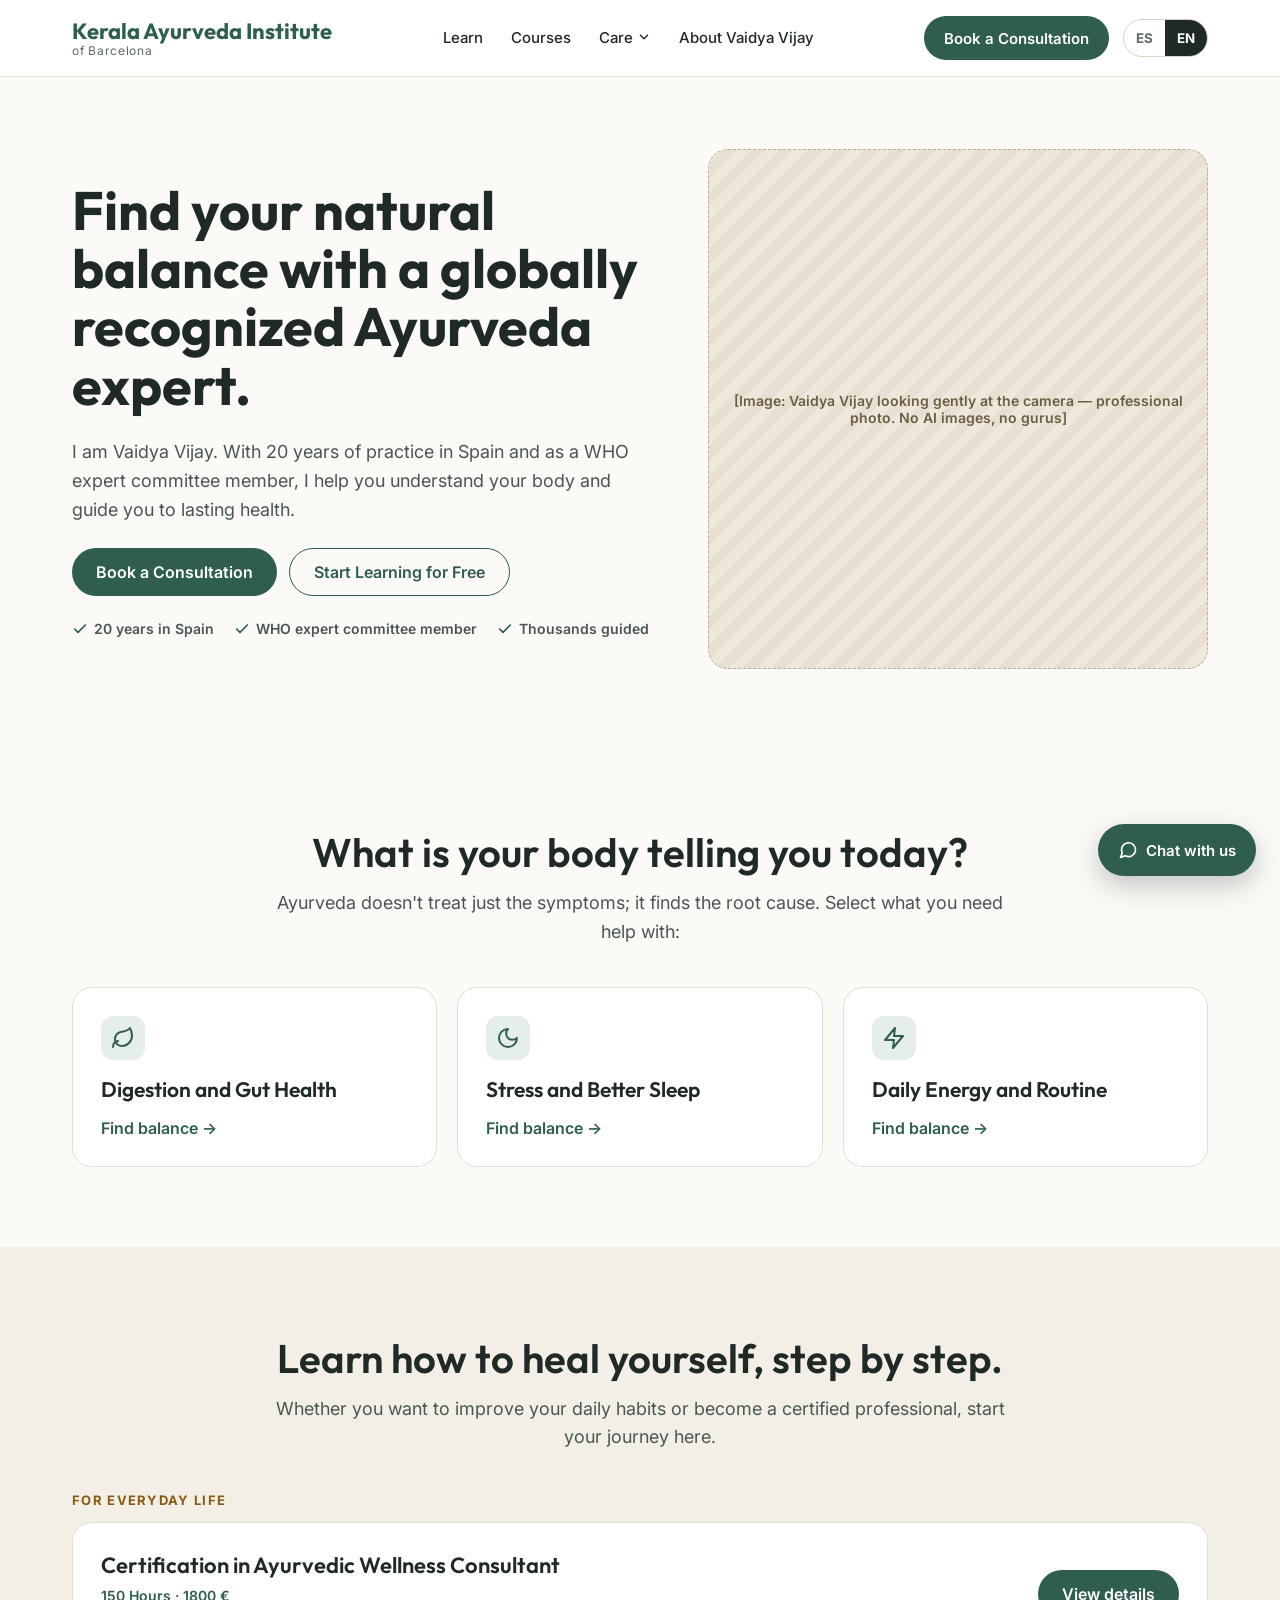
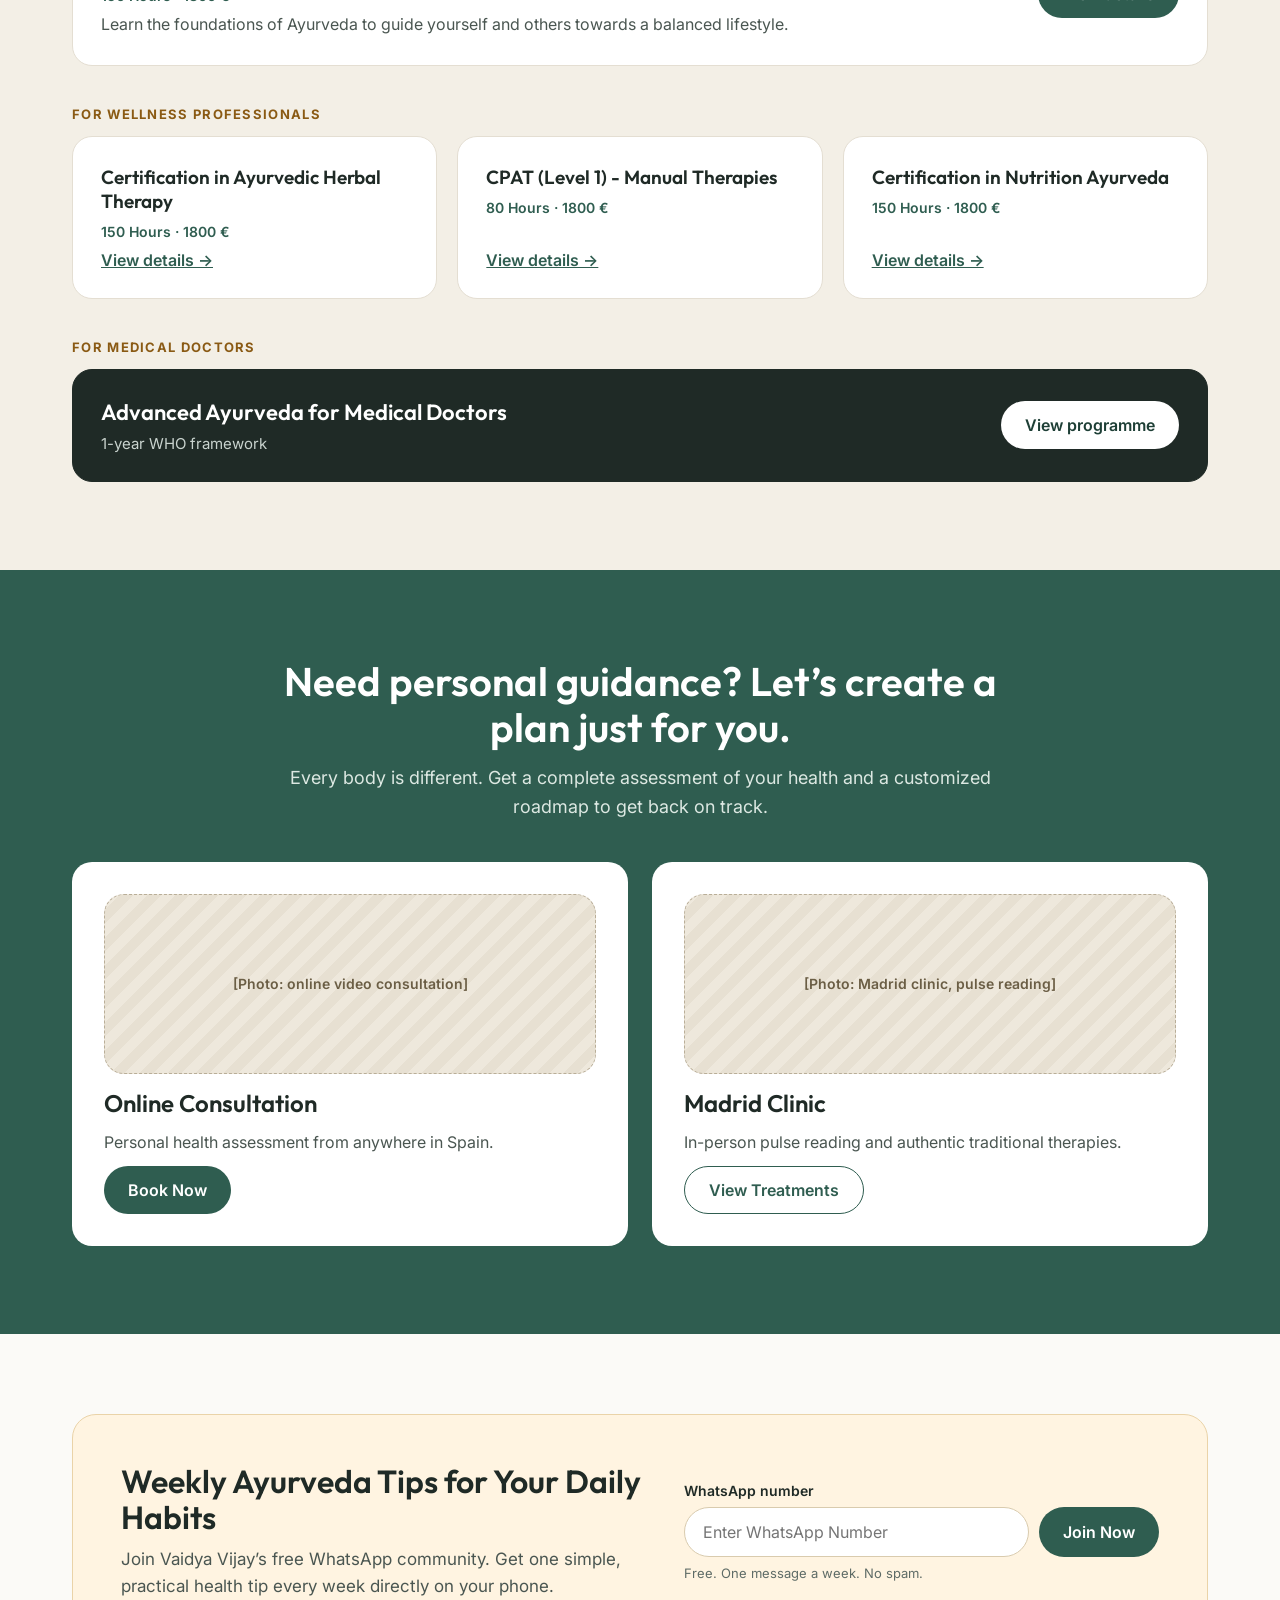
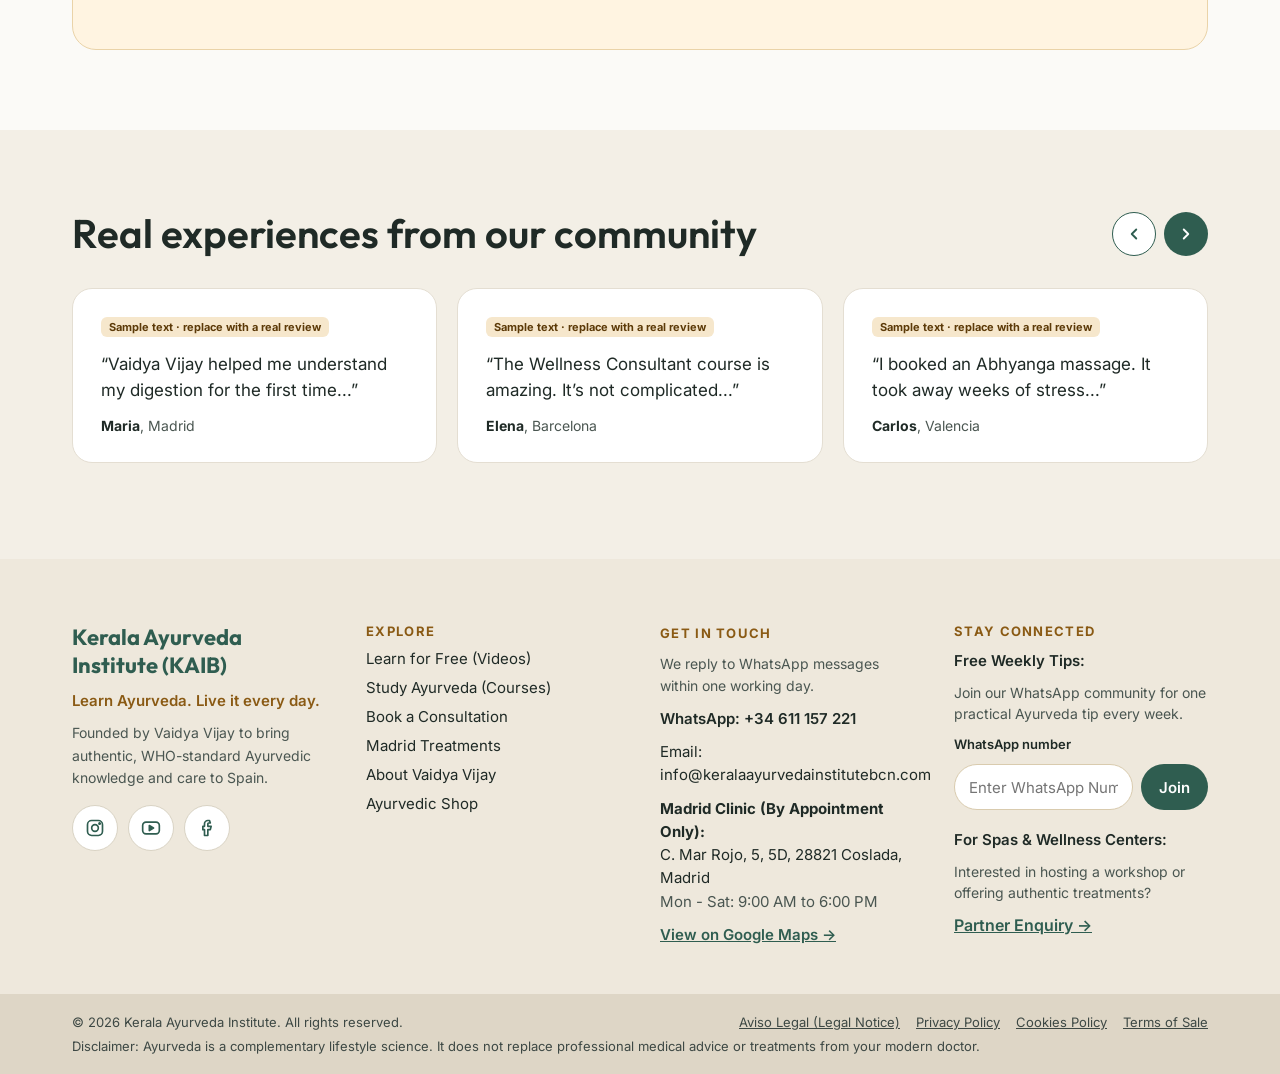
==== v2/index.html @ dd439e02 "Create index.html" ====
<!doctype html>
<html lang="en">
<head>
<meta charset="utf-8">
<meta name="viewport" content="width=device-width, initial-scale=1">
<title>Home — Kerala Ayurveda Institute</title>
<meta name="robots" content="noindex">
<link rel="preconnect" href="https://fonts.googleapis.com">
<link href="https://fonts.googleapis.com/css2?family=Inter:wght@400;500;600;700&family=Outfit:wght@500;600;700&display=swap" rel="stylesheet">
<style>
body{margin:0}
a{color:#2F5D50}a:hover{color:#1E3F36}
.wrap{max-width:1200px;margin:0 auto;padding:0 32px;box-sizing:border-box}
.h2{font-family:Outfit,Inter,sans-serif;font-size:40px;line-height:1.15;font-weight:600;margin:0;color:#1F2A26}
.sub{font-size:18px;line-height:1.6;color:#4A5651;margin:0}
.kicker{font-size:13px;font-weight:700;letter-spacing:.1em;text-transform:uppercase;color:#8A5A14;margin:0;display:flex;align-items:center;gap:8px}
.btn{display:inline-flex;align-items:center;justify-content:center;gap:8px;min-height:48px;padding:0 24px;border-radius:999px;font-weight:600;font-size:16px;text-decoration:none;box-sizing:border-box;border:0;cursor:pointer;font-family:inherit}
.btn-p{background:#2F5D50;color:#fff}.btn-p:hover{background:#1E3F36;color:#fff}
.btn-s{border:1.5px solid #2F5D50;color:#2F5D50;background:transparent}
.ph{background:repeating-linear-gradient(135deg,#EEE8DC 0 10px,#E7E0D2 10px 20px);border:1.5px dashed #B9AE98;border-radius:20px;display:flex;align-items:center;justify-content:center;text-align:center;color:#6B5E45;font-size:14px;font-weight:600;padding:20px;box-sizing:border-box}
.card{background:#fff;border:1px solid #E4DED2;border-radius:20px;padding:28px;box-sizing:border-box}
.meta{font-size:14px;font-weight:600;color:#2F5D50;margin:0}
.ic{width:44px;height:44px;border-radius:12px;background:#E6EEEA;display:flex;align-items:center;justify-content:center;color:#2F5D50}
.placeholder-tag{display:inline-block;font-size:11px;font-weight:700;color:#5C3A08;background:#F6E7CC;border-radius:6px;padding:3px 8px}
@media (max-width:760px){.h2{font-size:30px}}
html{scroll-behavior:smooth}
[hidden]{display:none!important}
@media (max-width:760px){
[style*="grid-template-columns:repeat"]{grid-template-columns:1fr!important}
h1{font-size:38px!important}
nav[aria-label="Main"]{order:3;width:100%}
}
</style>
</head>
<body data-active="home">
<div style="background:#FBFAF7;color:#1F2A26;font-family:Inter,system-ui,sans-serif;min-height:100vh">
<div id="site-header"></div>
<section style="padding:72px 0 80px">
<div class="wrap" style="display:flex;flex-wrap:wrap-reverse;gap:56px;align-items:center">
<div style="flex:1 1 520px;display:flex;flex-direction:column;gap:24px">
<h1 style="font-family:Outfit,Inter,sans-serif;font-size:54px;line-height:1.08;font-weight:700;margin:0">Find your natural balance with a globally recognized Ayurveda expert.</h1>
<p class="sub">I am Vaidya Vijay. With 20 years of practice in Spain and as a WHO expert committee member, I help you understand your body and guide you to lasting health.</p>
<div style="display:flex;flex-wrap:wrap;gap:12px">
<a class="btn btn-p" href="consultation.html">Book a Consultation</a>
<a class="btn btn-s" href="learn.html">Start Learning for Free</a>
</div>
<div style="display:flex;flex-wrap:wrap;gap:8px 20px;font-size:14px;font-weight:600;color:#4A5651">
<span style="display:flex;align-items:center;gap:6px"><svg aria-hidden="true" width="16" height="16" viewBox="0 0 24 24" fill="none" stroke="#2F5D50" stroke-width="2.5" stroke-linecap="round" stroke-linejoin="round"><path d="M20 6 9 17l-5-5"/></svg>20 years in Spain</span>
<span style="display:flex;align-items:center;gap:6px"><svg aria-hidden="true" width="16" height="16" viewBox="0 0 24 24" fill="none" stroke="#2F5D50" stroke-width="2.5" stroke-linecap="round" stroke-linejoin="round"><path d="M20 6 9 17l-5-5"/></svg>WHO expert committee member</span>
<span style="display:flex;align-items:center;gap:6px"><svg aria-hidden="true" width="16" height="16" viewBox="0 0 24 24" fill="none" stroke="#2F5D50" stroke-width="2.5" stroke-linecap="round" stroke-linejoin="round"><path d="M20 6 9 17l-5-5"/></svg>Thousands guided</span>
</div>
</div>
<div class="ph" style="flex:1 1 440px;height:520px">[Image: Vaidya Vijay looking gently at the camera — professional photo. No AI images, no gurus]</div>
</div>
</section>
<section style="padding:80px 0">
<div class="wrap" style="display:flex;flex-direction:column;gap:40px;align-items:center;text-align:center">
<div style="display:flex;flex-direction:column;gap:14px;max-width:760px">
<h2 class="h2">What is your body telling you today?</h2>
<p class="sub">Ayurveda doesn't treat just the symptoms; it finds the root cause. Select what you need help with:</p>
</div>
<div style="display:grid;grid-template-columns:repeat(3,minmax(0,1fr));gap:20px;width:100%;text-align:left">
<a href="learn.html" class="card" style="display:flex;flex-direction:column;gap:16px;text-decoration:none;color:#1F2A26">
<div class="ic"><svg aria-hidden="true" width="24" height="24" viewBox="0 0 24 24" fill="none" stroke="currentColor" stroke-width="2" stroke-linecap="round" stroke-linejoin="round"><path d="M11 20A7 7 0 0 1 9.8 6.1C15.5 5 17 4.5 19 2c1 2 2 4.2 2 8 0 5.5-4.8 10-10 10Z"/><path d="M2 21c0-3 1.9-5.4 5.1-6"/></svg></div>
<h3 style="margin:0;font-size:21px;font-family:Outfit,Inter,sans-serif;font-weight:600">Digestion and Gut Health</h3>
<span style="font-weight:600;color:#2F5D50">Find balance →</span>
</a>
<a href="learn.html" class="card" style="display:flex;flex-direction:column;gap:16px;text-decoration:none;color:#1F2A26">
<div class="ic"><svg aria-hidden="true" width="24" height="24" viewBox="0 0 24 24" fill="none" stroke="currentColor" stroke-width="2" stroke-linecap="round" stroke-linejoin="round"><path d="M12 3a6 6 0 0 0 9 9 9 9 0 1 1-9-9Z"/></svg></div>
<h3 style="margin:0;font-size:21px;font-family:Outfit,Inter,sans-serif;font-weight:600">Stress and Better Sleep</h3>
<span style="font-weight:600;color:#2F5D50">Find balance →</span>
</a>
<a href="learn.html" class="card" style="display:flex;flex-direction:column;gap:16px;text-decoration:none;color:#1F2A26">
<div class="ic"><svg aria-hidden="true" width="24" height="24" viewBox="0 0 24 24" fill="none" stroke="currentColor" stroke-width="2" stroke-linecap="round" stroke-linejoin="round"><path d="M13 2 3 14h9l-1 8 10-12h-9l1-8z"/></svg></div>
<h3 style="margin:0;font-size:21px;font-family:Outfit,Inter,sans-serif;font-weight:600">Daily Energy and Routine</h3>
<span style="font-weight:600;color:#2F5D50">Find balance →</span>
</a>
</div>
</div>
</section>
<section style="padding:88px 0;background:#F3EFE6">
<div class="wrap" style="display:flex;flex-direction:column;gap:40px">
<div style="display:flex;flex-direction:column;gap:14px;max-width:760px;margin:0 auto;text-align:center">
<h2 class="h2">Learn how to heal yourself, step by step.</h2>
<p class="sub">Whether you want to improve your daily habits or become a certified professional, start your journey here.</p>
</div>
<div style="display:flex;flex-direction:column;gap:14px">
<p class="kicker">For Everyday Life</p>
<div class="card" style="display:flex;flex-wrap:wrap;gap:16px 32px;align-items:center;justify-content:space-between">
<div style="flex:1 1 520px;display:flex;flex-direction:column;gap:8px">
<h3 style="margin:0;font-size:22px;font-family:Outfit,Inter,sans-serif;font-weight:600">Certification in Ayurvedic Wellness Consultant</h3>
<p class="meta">150 Hours · 1800 €</p>
<p style="margin:0;font-size:16px;line-height:1.55;color:#4A5651">Learn the foundations of Ayurveda to guide yourself and others towards a balanced lifestyle.</p>
</div>
<a class="btn btn-p" href="courses.html">View details</a>
</div>
</div>
<div style="display:flex;flex-direction:column;gap:14px">
<p class="kicker">For Wellness Professionals</p>
<div style="display:grid;grid-template-columns:repeat(3,minmax(0,1fr));gap:20px">
<div class="card" style="display:flex;flex-direction:column;gap:10px"><h3 style="margin:0;font-size:19px;font-family:Outfit,Inter,sans-serif;font-weight:600">Certification in Ayurvedic Herbal Therapy</h3><p class="meta">150 Hours · 1800 €</p><a href="courses.html" style="font-weight:600;margin-top:auto">View details →</a></div>
<div class="card" style="display:flex;flex-direction:column;gap:10px"><h3 style="margin:0;font-size:19px;font-family:Outfit,Inter,sans-serif;font-weight:600">CPAT (Level 1) - Manual Therapies</h3><p class="meta">80 Hours · 1800 €</p><a href="courses.html" style="font-weight:600;margin-top:auto">View details →</a></div>
<div class="card" style="display:flex;flex-direction:column;gap:10px"><h3 style="margin:0;font-size:19px;font-family:Outfit,Inter,sans-serif;font-weight:600">Certification in Nutrition Ayurveda</h3><p class="meta">150 Hours · 1800 €</p><a href="courses.html" style="font-weight:600;margin-top:auto">View details →</a></div>
</div>
</div>
<div style="display:flex;flex-direction:column;gap:14px">
<p class="kicker">For Medical Doctors</p>
<div class="card" style="display:flex;flex-wrap:wrap;gap:16px 32px;align-items:center;justify-content:space-between;background:#1F2A26;border-color:#1F2A26;color:#fff">
<div style="flex:1 1 520px;display:flex;flex-direction:column;gap:8px">
<h3 style="margin:0;font-size:22px;font-family:Outfit,Inter,sans-serif;font-weight:600;color:#fff">Advanced Ayurveda for Medical Doctors</h3>
<p style="margin:0;font-size:15px;color:#C9D3CE">1-year WHO framework</p>
</div>
<a class="btn" href="courses.html" style="background:#fff;color:#1E3F36">View programme</a>
</div>
</div>
</div>
</section>
<section style="padding:88px 0;background:#2F5D50;color:#fff">
<div class="wrap" style="display:flex;flex-direction:column;gap:40px">
<div style="display:flex;flex-direction:column;gap:14px;max-width:760px;margin:0 auto;text-align:center">
<h2 style="font-family:Outfit,Inter,sans-serif;font-size:40px;line-height:1.15;font-weight:600;margin:0;color:#fff">Need personal guidance? Let’s create a plan just for you.</h2>
<p style="margin:0;font-size:18px;line-height:1.6;color:#DCE8E2">Every body is different. Get a complete assessment of your health and a customized roadmap to get back on track.</p>
</div>
<div style="display:grid;grid-template-columns:repeat(2,minmax(0,1fr));gap:24px">
<div style="background:#fff;color:#1F2A26;border-radius:20px;padding:32px;display:flex;flex-direction:column;gap:14px">
<div class="ph" style="height:180px">[Photo: online video consultation]</div>
<h3 style="margin:0;font-size:24px;font-family:Outfit,Inter,sans-serif;font-weight:600">Online Consultation</h3>
<p style="margin:0;font-size:16px;color:#4A5651">Personal health assessment from anywhere in Spain.</p>
<a class="btn btn-p" href="consultation.html" style="align-self:flex-start">Book Now</a>
</div>
<div style="background:#fff;color:#1F2A26;border-radius:20px;padding:32px;display:flex;flex-direction:column;gap:14px">
<div class="ph" style="height:180px">[Photo: Madrid clinic, pulse reading]</div>
<h3 style="margin:0;font-size:24px;font-family:Outfit,Inter,sans-serif;font-weight:600">Madrid Clinic</h3>
<p style="margin:0;font-size:16px;color:#4A5651">In-person pulse reading and authentic traditional therapies.</p>
<a class="btn btn-s" href="treatments.html" style="align-self:flex-start">View Treatments</a>
</div>
</div>
</div>
</section>
<section style="padding:80px 0">
<div class="wrap">
<div style="background:#FFF4E1;border:1px solid #EAD3A8;border-radius:24px;padding:48px;display:flex;flex-wrap:wrap;align-items:center;justify-content:space-between;gap:28px">
<div style="flex:1 1 440px;display:flex;flex-direction:column;gap:10px">
<h2 class="h2" style="font-size:32px">Weekly Ayurveda Tips for Your Daily Habits</h2>
<p class="sub" style="font-size:17px">Join Vaidya Vijay’s free WhatsApp community. Get one simple, practical health tip every week directly on your phone.</p>
</div>
<form style="flex:1 1 380px;display:flex;flex-direction:column;gap:8px">
<label for="wa-home" style="font-size:14px;font-weight:600">WhatsApp number</label>
<div style="display:flex;flex-wrap:wrap;gap:10px">
<input id="wa-home" type="tel" placeholder="Enter WhatsApp Number" style="flex:1 1 220px;min-height:48px;border:1.5px solid #D9CBAE;border-radius:999px;padding:0 18px;font-size:16px;font-family:inherit;background:#fff">
<button class="btn btn-p" type="submit">Join Now</button>
</div>
<span style="font-size:13px;color:#5E6B66">Free. One message a week. No spam.</span>
</form>
</div>
</div>
</section>
<section style="padding:80px 0 96px;background:#F3EFE6">
<div class="wrap" style="display:flex;flex-direction:column;gap:32px">
<div style="display:flex;flex-wrap:wrap;align-items:flex-end;justify-content:space-between;gap:16px">
<h2 class="h2">Real experiences from our community</h2>
<div style="display:flex;gap:8px">
<button type="button" aria-label="Previous review" style="width:44px;height:44px;border-radius:999px;border:1.5px solid #2F5D50;background:#fff;color:#2F5D50;cursor:pointer;display:flex;align-items:center;justify-content:center"><svg aria-hidden="true" width="18" height="18" viewBox="0 0 24 24" fill="none" stroke="currentColor" stroke-width="2.5" stroke-linecap="round" stroke-linejoin="round"><path d="m15 18-6-6 6-6"/></svg></button>
<button type="button" aria-label="Next review" style="width:44px;height:44px;border-radius:999px;border:0;background:#2F5D50;color:#fff;cursor:pointer;display:flex;align-items:center;justify-content:center"><svg aria-hidden="true" width="18" height="18" viewBox="0 0 24 24" fill="none" stroke="currentColor" stroke-width="2.5" stroke-linecap="round" stroke-linejoin="round"><path d="m9 18 6-6-6-6"/></svg></button>
</div>
</div>
<div style="display:grid;grid-template-columns:repeat(3,minmax(0,1fr));gap:20px">
<div class="card" style="display:flex;flex-direction:column;gap:14px"><span class="placeholder-tag" style="align-self:flex-start">Sample text · replace with a real review</span><p style="margin:0;font-size:17px;line-height:1.55">“Vaidya Vijay helped me understand my digestion for the first time...”</p><span style="font-size:14px;color:#4A5651"><strong style="color:#1F2A26">Maria</strong>, Madrid</span></div>
<div class="card" style="display:flex;flex-direction:column;gap:14px"><span class="placeholder-tag" style="align-self:flex-start">Sample text · replace with a real review</span><p style="margin:0;font-size:17px;line-height:1.55">“The Wellness Consultant course is amazing. It’s not complicated...”</p><span style="font-size:14px;color:#4A5651"><strong style="color:#1F2A26">Elena</strong>, Barcelona</span></div>
<div class="card" style="display:flex;flex-direction:column;gap:14px"><span class="placeholder-tag" style="align-self:flex-start">Sample text · replace with a real review</span><p style="margin:0;font-size:17px;line-height:1.55">“I booked an Abhyanga massage. It took away weeks of stress...”</p><span style="font-size:14px;color:#4A5651"><strong style="color:#1F2A26">Carlos</strong>, Valencia</span></div>
</div>
</div>
</section>
<div id="site-footer"></div>
</div>
<script src="layout.js"></script>
</body>
</html>
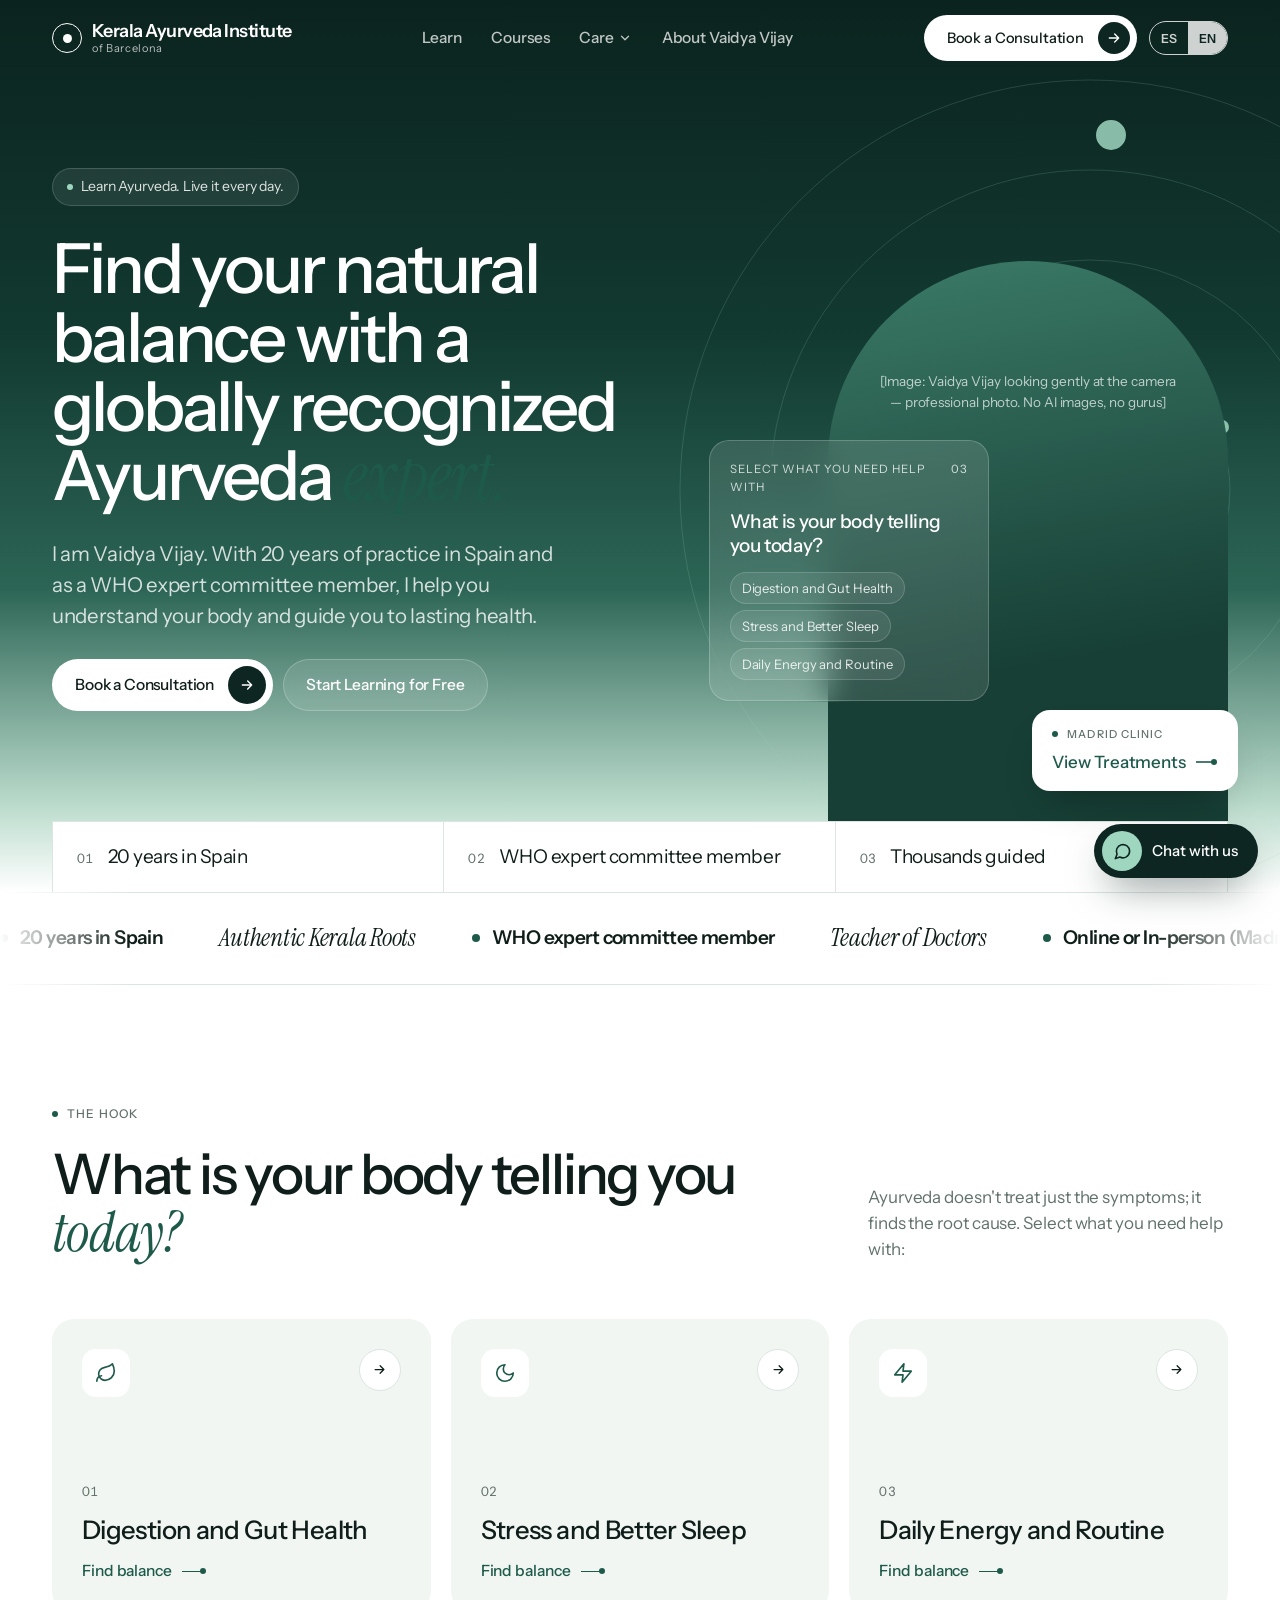
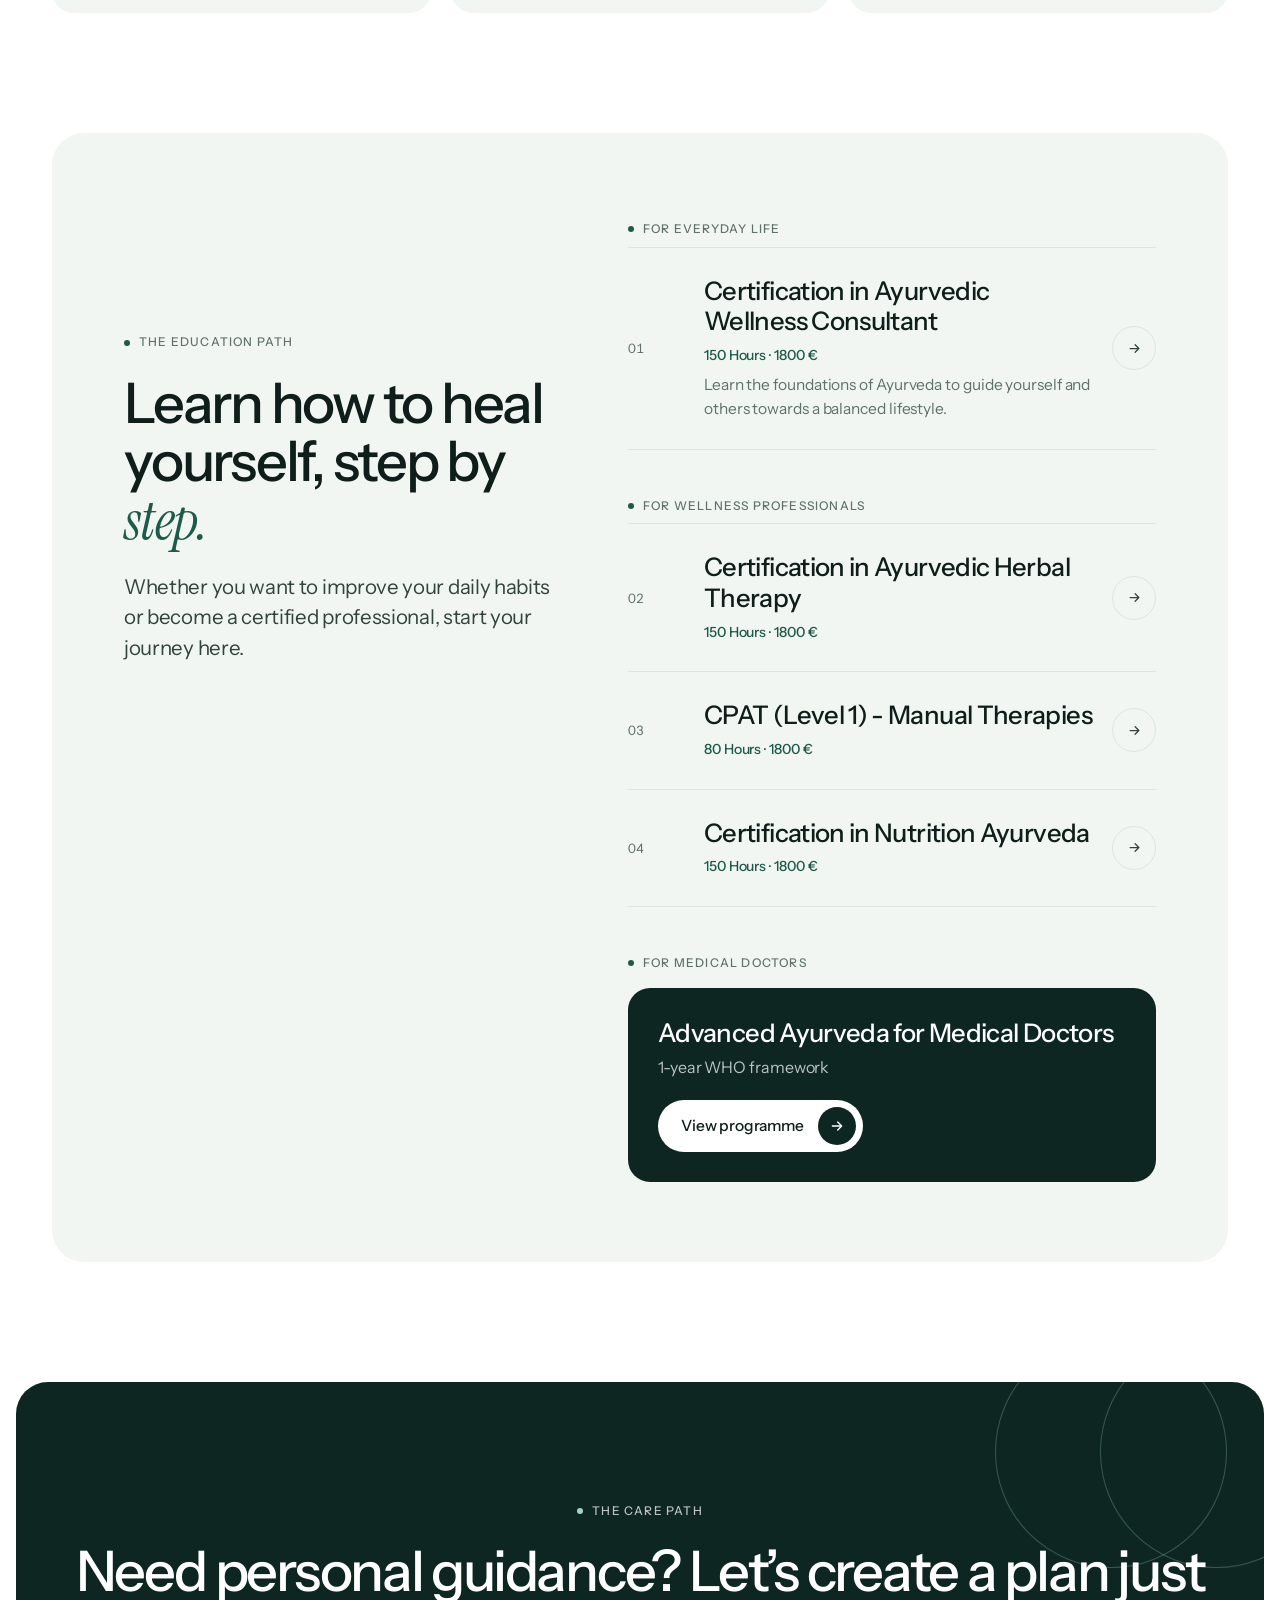
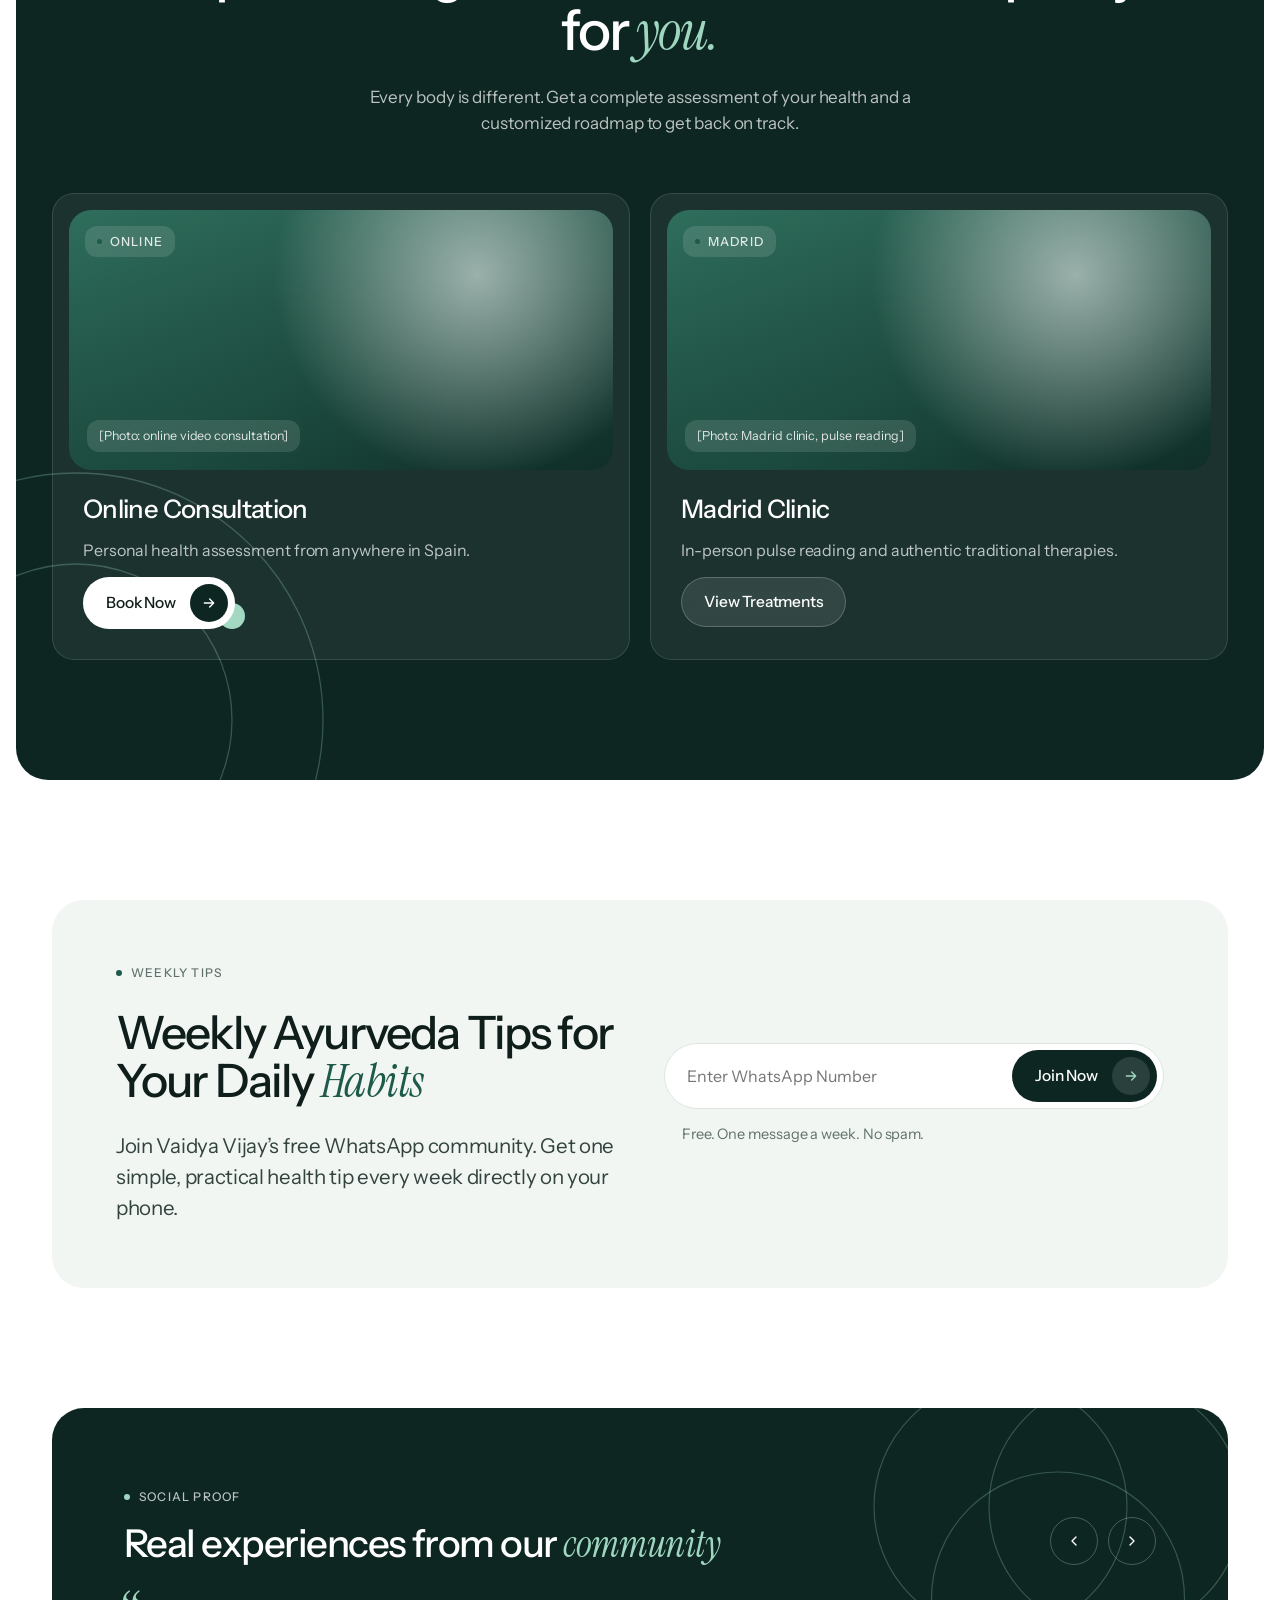
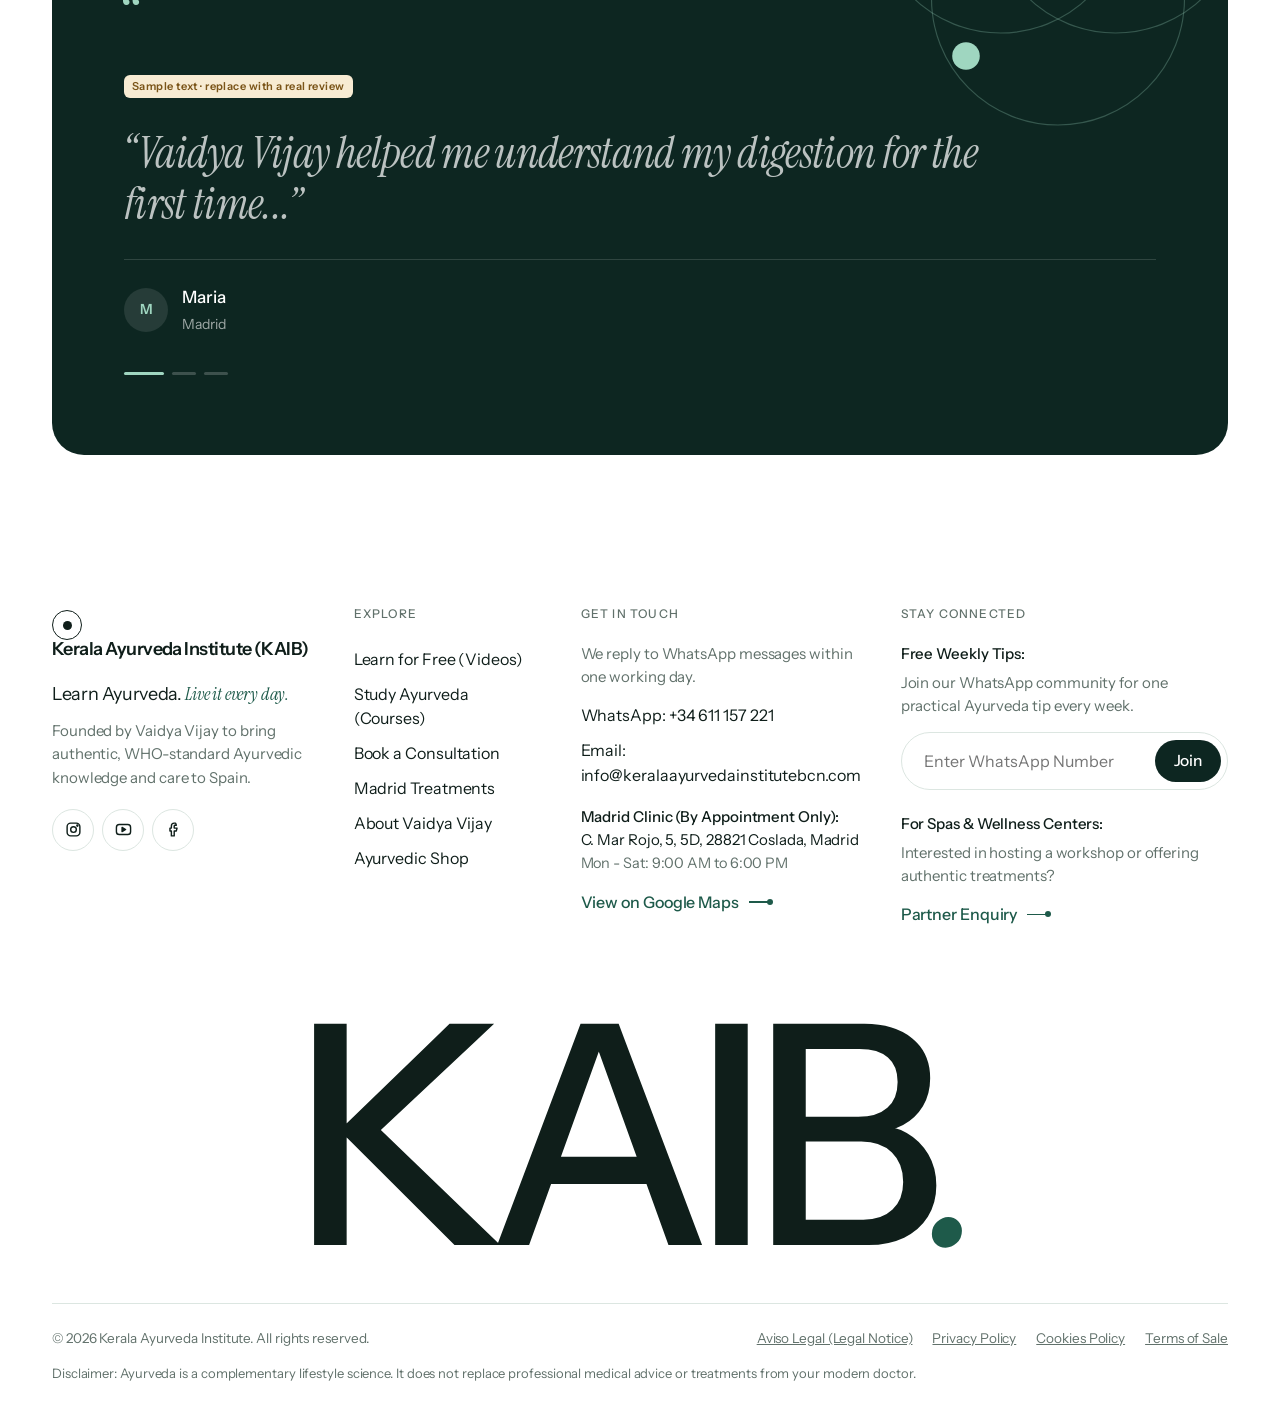
==== commit 9344f7b4: "Update index.html" ====
--- a/v2/index.html
+++ b/v2/index.html
@@ -3,176 +3,185 @@
 <head>
 <meta charset="utf-8">
 <meta name="viewport" content="width=device-width, initial-scale=1">
-<title>Home — Kerala Ayurveda Institute</title>
+<title>Kerala Ayurveda Institute — Vaidya Vijay</title>
 <meta name="robots" content="noindex">
 <link rel="preconnect" href="https://fonts.googleapis.com">
-<link href="https://fonts.googleapis.com/css2?family=Inter:wght@400;500;600;700&family=Outfit:wght@500;600;700&display=swap" rel="stylesheet">
-<style>
-body{margin:0}
-a{color:#2F5D50}a:hover{color:#1E3F36}
-.wrap{max-width:1200px;margin:0 auto;padding:0 32px;box-sizing:border-box}
-.h2{font-family:Outfit,Inter,sans-serif;font-size:40px;line-height:1.15;font-weight:600;margin:0;color:#1F2A26}
-.sub{font-size:18px;line-height:1.6;color:#4A5651;margin:0}
-.kicker{font-size:13px;font-weight:700;letter-spacing:.1em;text-transform:uppercase;color:#8A5A14;margin:0;display:flex;align-items:center;gap:8px}
-.btn{display:inline-flex;align-items:center;justify-content:center;gap:8px;min-height:48px;padding:0 24px;border-radius:999px;font-weight:600;font-size:16px;text-decoration:none;box-sizing:border-box;border:0;cursor:pointer;font-family:inherit}
-.btn-p{background:#2F5D50;color:#fff}.btn-p:hover{background:#1E3F36;color:#fff}
-.btn-s{border:1.5px solid #2F5D50;color:#2F5D50;background:transparent}
-.ph{background:repeating-linear-gradient(135deg,#EEE8DC 0 10px,#E7E0D2 10px 20px);border:1.5px dashed #B9AE98;border-radius:20px;display:flex;align-items:center;justify-content:center;text-align:center;color:#6B5E45;font-size:14px;font-weight:600;padding:20px;box-sizing:border-box}
-.card{background:#fff;border:1px solid #E4DED2;border-radius:20px;padding:28px;box-sizing:border-box}
-.meta{font-size:14px;font-weight:600;color:#2F5D50;margin:0}
-.ic{width:44px;height:44px;border-radius:12px;background:#E6EEEA;display:flex;align-items:center;justify-content:center;color:#2F5D50}
-.placeholder-tag{display:inline-block;font-size:11px;font-weight:700;color:#5C3A08;background:#F6E7CC;border-radius:6px;padding:3px 8px}
-@media (max-width:760px){.h2{font-size:30px}}
-html{scroll-behavior:smooth}
-[hidden]{display:none!important}
-@media (max-width:760px){
-[style*="grid-template-columns:repeat"]{grid-template-columns:1fr!important}
-h1{font-size:38px!important}
-nav[aria-label="Main"]{order:3;width:100%}
-}
-</style>
+<link rel="preconnect" href="https://fonts.gstatic.com" crossorigin>
+<link href="https://fonts.googleapis.com/css2?family=Instrument+Sans:wght@400;500;600&family=Instrument+Serif:ital@0;1&display=swap" rel="stylesheet">
+<link rel="stylesheet" href="site.css">
 </head>
-<body data-active="home">
-<div style="background:#FBFAF7;color:#1F2A26;font-family:Inter,system-ui,sans-serif;min-height:100vh">
+<body data-active="home" data-hero="dark">
 <div id="site-header"></div>
-<section style="padding:72px 0 80px">
-<div class="wrap" style="display:flex;flex-wrap:wrap-reverse;gap:56px;align-items:center">
-<div style="flex:1 1 520px;display:flex;flex-direction:column;gap:24px">
-<h1 style="font-family:Outfit,Inter,sans-serif;font-size:54px;line-height:1.08;font-weight:700;margin:0">Find your natural balance with a globally recognized Ayurveda expert.</h1>
-<p class="sub">I am Vaidya Vijay. With 20 years of practice in Spain and as a WHO expert committee member, I help you understand your body and guide you to lasting health.</p>
-<div style="display:flex;flex-wrap:wrap;gap:12px">
-<a class="btn btn-p" href="consultation.html">Book a Consultation</a>
-<a class="btn btn-s" href="learn.html">Start Learning for Free</a>
-</div>
-<div style="display:flex;flex-wrap:wrap;gap:8px 20px;font-size:14px;font-weight:600;color:#4A5651">
-<span style="display:flex;align-items:center;gap:6px"><svg aria-hidden="true" width="16" height="16" viewBox="0 0 24 24" fill="none" stroke="#2F5D50" stroke-width="2.5" stroke-linecap="round" stroke-linejoin="round"><path d="M20 6 9 17l-5-5"/></svg>20 years in Spain</span>
-<span style="display:flex;align-items:center;gap:6px"><svg aria-hidden="true" width="16" height="16" viewBox="0 0 24 24" fill="none" stroke="#2F5D50" stroke-width="2.5" stroke-linecap="round" stroke-linejoin="round"><path d="M20 6 9 17l-5-5"/></svg>WHO expert committee member</span>
-<span style="display:flex;align-items:center;gap:6px"><svg aria-hidden="true" width="16" height="16" viewBox="0 0 24 24" fill="none" stroke="#2F5D50" stroke-width="2.5" stroke-linecap="round" stroke-linejoin="round"><path d="M20 6 9 17l-5-5"/></svg>Thousands guided</span>
+<main>
+
+<section class="hero">
+<svg class="rings" viewBox="0 0 900 900" aria-hidden="true"><circle cx="450" cy="450" r="140"/><circle cx="450" cy="450" r="230"/><circle cx="450" cy="450" r="320"/><circle cx="450" cy="450" r="410"/></svg>
+<span class="orb" style="width:30px;height:30px;right:12%;top:120px" aria-hidden="true"></span>
+<span class="orb" style="width:14px;height:14px;right:4%;top:420px;animation-delay:-3s" aria-hidden="true"></span>
+<div class="wrap">
+<div class="hero-grid">
+<div class="hero-copy">
+<span class="chip glass" data-rv><span class="dot"></span>Learn Ayurveda. Live it every day.</span>
+<h1 class="h1">Find your natural balance with a globally recognized Ayurveda <span class="serif">expert.</span></h1>
+<p class="lead" data-rv>I am Vaidya Vijay. With 20 years of practice in Spain and as a WHO expert committee member, I help you understand your body and guide you to lasting health.</p>
+<div class="ctas" data-rv>
+<a class="btn btn-light" href="consultation.html">Book a Consultation<span class="ico"><svg viewBox="0 0 24 24" fill="none" stroke="currentColor" stroke-width="2" stroke-linecap="round" stroke-linejoin="round"><path d="M5 12h14M13 6l6 6-6 6"/></svg></span></a>
+<a class="btn btn-glass" href="learn.html">Start Learning for Free</a>
 </div>
 </div>
-<div class="ph" style="flex:1 1 440px;height:520px">[Image: Vaidya Vijay looking gently at the camera — professional photo. No AI images, no gurus]</div>
+<div class="hero-visual" data-rv>
+<div class="arch">[Image: Vaidya Vijay looking gently at the camera — professional photo. No AI images, no gurus]</div>
+<div class="glass-card">
+<div class="row"><span>Select what you need help with</span><span>03</span></div>
+<h4>What is your body telling you today?</h4>
+<div class="chips"><span class="chip glass">Digestion and Gut Health</span><span class="chip glass">Stress and Better Sleep</span><span class="chip glass">Daily Energy and Routine</span></div>
+</div>
+<a class="float-card" href="treatments.html"><span class="eyebrow">Madrid Clinic</span><b>View Treatments <svg width="22" height="10" viewBox="0 0 22 10" fill="none" stroke="currentColor" stroke-width="1.6"><path d="M0 5h17"/><circle cx="18" cy="5" r="3" fill="currentColor" stroke="none"/></svg></b></a>
+</div>
+</div>
+<div class="strip">
+<div><span class="num">01</span>20 years in Spain</div>
+<div><span class="num">02</span>WHO expert committee member</div>
+<div><span class="num">03</span>Thousands guided</div>
+</div>
 </div>
 </section>
-<section style="padding:80px 0">
-<div class="wrap" style="display:flex;flex-direction:column;gap:40px;align-items:center;text-align:center">
-<div style="display:flex;flex-direction:column;gap:14px;max-width:760px">
-<h2 class="h2">What is your body telling you today?</h2>
-<p class="sub">Ayurveda doesn't treat just the symptoms; it finds the root cause. Select what you need help with:</p>
+
+<div class="marquee" aria-hidden="true"><div class="track">
+<span><i></i>20 years in Spain</span><span class="it">Authentic Kerala Roots</span><span><i></i>WHO expert committee member</span><span class="it">Teacher of Doctors</span><span><i></i>Online or In-person (Madrid)</span><span class="it">Thousands guided</span>
+<span><i></i>20 years in Spain</span><span class="it">Authentic Kerala Roots</span><span><i></i>WHO expert committee member</span><span class="it">Teacher of Doctors</span><span><i></i>Online or In-person (Madrid)</span><span class="it">Thousands guided</span>
+</div></div>
+
+<section class="section">
+<div class="wrap">
+<div class="head">
+<div class="stack"><p class="eyebrow">The hook</p><h2 class="h2">What is your body telling you <span class="serif">today?</span></h2></div>
+<p data-rv>Ayurveda doesn't treat just the symptoms; it finds the root cause. Select what you need help with:</p>
 </div>
-<div style="display:grid;grid-template-columns:repeat(3,minmax(0,1fr));gap:20px;width:100%;text-align:left">
-<a href="learn.html" class="card" style="display:flex;flex-direction:column;gap:16px;text-decoration:none;color:#1F2A26">
-<div class="ic"><svg aria-hidden="true" width="24" height="24" viewBox="0 0 24 24" fill="none" stroke="currentColor" stroke-width="2" stroke-linecap="round" stroke-linejoin="round"><path d="M11 20A7 7 0 0 1 9.8 6.1C15.5 5 17 4.5 19 2c1 2 2 4.2 2 8 0 5.5-4.8 10-10 10Z"/><path d="M2 21c0-3 1.9-5.4 5.1-6"/></svg></div>
-<h3 style="margin:0;font-size:21px;font-family:Outfit,Inter,sans-serif;font-weight:600">Digestion and Gut Health</h3>
-<span style="font-weight:600;color:#2F5D50">Find balance →</span>
+<div class="grid-3">
+<a class="card" href="learn.html">
+<div class="top"><span class="ic"><svg viewBox="0 0 24 24" fill="none" stroke="currentColor" stroke-width="1.8" stroke-linecap="round" stroke-linejoin="round"><path d="M11 20A7 7 0 0 1 9.8 6.1C15.5 5 17 4.5 19 2c1 2 2 4.2 2 8 0 5.5-4.8 10-10 10Z"/><path d="M2 21c0-3 1.9-5.4 5.1-6"/></svg></span><span class="go"><svg viewBox="0 0 24 24" fill="none" stroke="currentColor" stroke-width="2" stroke-linecap="round" stroke-linejoin="round"><path d="M5 12h14M13 6l6 6-6 6"/></svg></span></div>
+<span class="num" style="margin-top:70px">01</span>
+<h3 class="h3">Digestion and Gut Health</h3>
+<span class="link">Find balance <span class="bar"></span></span>
 </a>
-<a href="learn.html" class="card" style="display:flex;flex-direction:column;gap:16px;text-decoration:none;color:#1F2A26">
-<div class="ic"><svg aria-hidden="true" width="24" height="24" viewBox="0 0 24 24" fill="none" stroke="currentColor" stroke-width="2" stroke-linecap="round" stroke-linejoin="round"><path d="M12 3a6 6 0 0 0 9 9 9 9 0 1 1-9-9Z"/></svg></div>
-<h3 style="margin:0;font-size:21px;font-family:Outfit,Inter,sans-serif;font-weight:600">Stress and Better Sleep</h3>
-<span style="font-weight:600;color:#2F5D50">Find balance →</span>
+<a class="card" href="learn.html">
+<div class="top"><span class="ic"><svg viewBox="0 0 24 24" fill="none" stroke="currentColor" stroke-width="1.8" stroke-linecap="round" stroke-linejoin="round"><path d="M12 3a6 6 0 0 0 9 9 9 9 0 1 1-9-9Z"/></svg></span><span class="go"><svg viewBox="0 0 24 24" fill="none" stroke="currentColor" stroke-width="2" stroke-linecap="round" stroke-linejoin="round"><path d="M5 12h14M13 6l6 6-6 6"/></svg></span></div>
+<span class="num" style="margin-top:70px">02</span>
+<h3 class="h3">Stress and Better Sleep</h3>
+<span class="link">Find balance <span class="bar"></span></span>
 </a>
-<a href="learn.html" class="card" style="display:flex;flex-direction:column;gap:16px;text-decoration:none;color:#1F2A26">
-<div class="ic"><svg aria-hidden="true" width="24" height="24" viewBox="0 0 24 24" fill="none" stroke="currentColor" stroke-width="2" stroke-linecap="round" stroke-linejoin="round"><path d="M13 2 3 14h9l-1 8 10-12h-9l1-8z"/></svg></div>
-<h3 style="margin:0;font-size:21px;font-family:Outfit,Inter,sans-serif;font-weight:600">Daily Energy and Routine</h3>
-<span style="font-weight:600;color:#2F5D50">Find balance →</span>
+<a class="card" href="learn.html">
+<div class="top"><span class="ic"><svg viewBox="0 0 24 24" fill="none" stroke="currentColor" stroke-width="1.8" stroke-linecap="round" stroke-linejoin="round"><path d="M13 2 3 14h9l-1 8 10-12h-9l1-8z"/></svg></span><span class="go"><svg viewBox="0 0 24 24" fill="none" stroke="currentColor" stroke-width="2" stroke-linecap="round" stroke-linejoin="round"><path d="M5 12h14M13 6l6 6-6 6"/></svg></span></div>
+<span class="num" style="margin-top:70px">03</span>
+<h3 class="h3">Daily Energy and Routine</h3>
+<span class="link">Find balance <span class="bar"></span></span>
 </a>
 </div>
 </div>
 </section>
-<section style="padding:88px 0;background:#F3EFE6">
-<div class="wrap" style="display:flex;flex-direction:column;gap:40px">
-<div style="display:flex;flex-direction:column;gap:14px;max-width:760px;margin:0 auto;text-align:center">
-<h2 class="h2">Learn how to heal yourself, step by step.</h2>
-<p class="sub">Whether you want to improve your daily habits or become a certified professional, start your journey here.</p>
+
+<section style="padding:0 0 120px">
+<div class="wrap">
+<div class="panel tint">
+<div class="panel-grid">
+<div class="sticky">
+<p class="eyebrow">The education path</p>
+<h2 class="h2">Learn how to heal yourself, step by <span class="serif">step.</span></h2>
+<p class="lead" data-rv>Whether you want to improve your daily habits or become a certified professional, start your journey here.</p>
 </div>
-<div style="display:flex;flex-direction:column;gap:14px">
-<p class="kicker">For Everyday Life</p>
-<div class="card" style="display:flex;flex-wrap:wrap;gap:16px 32px;align-items:center;justify-content:space-between">
-<div style="flex:1 1 520px;display:flex;flex-direction:column;gap:8px">
-<h3 style="margin:0;font-size:22px;font-family:Outfit,Inter,sans-serif;font-weight:600">Certification in Ayurvedic Wellness Consultant</h3>
-<p class="meta">150 Hours · 1800 €</p>
-<p style="margin:0;font-size:16px;line-height:1.55;color:#4A5651">Learn the foundations of Ayurveda to guide yourself and others towards a balanced lifestyle.</p>
+<div>
+<p class="eyebrow" data-rv style="margin-bottom:8px">For Everyday Life</p>
+<div class="rows" style="margin-bottom:40px">
+<a class="row-item" href="courses.html"><span class="num">01</span><div><h3 class="h3">Certification in Ayurvedic Wellness Consultant</h3><p class="meta">150 Hours · 1800 €</p><p>Learn the foundations of Ayurveda to guide yourself and others towards a balanced lifestyle.</p></div><span class="go" aria-label="View details"><svg viewBox="0 0 24 24" fill="none" stroke="currentColor" stroke-width="2" stroke-linecap="round" stroke-linejoin="round"><path d="M5 12h14M13 6l6 6-6 6"/></svg></span></a>
 </div>
-<a class="btn btn-p" href="courses.html">View details</a>
+<p class="eyebrow" data-rv style="margin-bottom:8px">For Wellness Professionals</p>
+<div class="rows" style="margin-bottom:40px">
+<a class="row-item" href="courses.html"><span class="num">02</span><div><h3 class="h3">Certification in Ayurvedic Herbal Therapy</h3><p class="meta">150 Hours · 1800 €</p></div><span class="go" aria-label="View details"><svg viewBox="0 0 24 24" fill="none" stroke="currentColor" stroke-width="2" stroke-linecap="round" stroke-linejoin="round"><path d="M5 12h14M13 6l6 6-6 6"/></svg></span></a>
+<a class="row-item" href="courses.html"><span class="num">03</span><div><h3 class="h3">CPAT (Level 1) - Manual Therapies</h3><p class="meta">80 Hours · 1800 €</p></div><span class="go" aria-label="View details"><svg viewBox="0 0 24 24" fill="none" stroke="currentColor" stroke-width="2" stroke-linecap="round" stroke-linejoin="round"><path d="M5 12h14M13 6l6 6-6 6"/></svg></span></a>
+<a class="row-item" href="courses.html"><span class="num">04</span><div><h3 class="h3">Certification in Nutrition Ayurveda</h3><p class="meta">150 Hours · 1800 €</p></div><span class="go" aria-label="View details"><svg viewBox="0 0 24 24" fill="none" stroke="currentColor" stroke-width="2" stroke-linecap="round" stroke-linejoin="round"><path d="M5 12h14M13 6l6 6-6 6"/></svg></span></a>
+</div>
+<p class="eyebrow" data-rv style="margin-bottom:16px">For Medical Doctors</p>
+<div class="card dark" style="background:var(--deep);flex-direction:row;flex-wrap:wrap;align-items:center;justify-content:space-between;gap:20px">
+<div><h3 class="h3">Advanced Ayurveda for Medical Doctors</h3><p style="margin-top:6px">1-year WHO framework</p></div>
+<a class="btn btn-light" href="courses.html">View programme<span class="ico"><svg viewBox="0 0 24 24" fill="none" stroke="currentColor" stroke-width="2" stroke-linecap="round" stroke-linejoin="round"><path d="M5 12h14M13 6l6 6-6 6"/></svg></span></a>
 </div>
 </div>
-<div style="display:flex;flex-direction:column;gap:14px">
-<p class="kicker">For Wellness Professionals</p>
-<div style="display:grid;grid-template-columns:repeat(3,minmax(0,1fr));gap:20px">
-<div class="card" style="display:flex;flex-direction:column;gap:10px"><h3 style="margin:0;font-size:19px;font-family:Outfit,Inter,sans-serif;font-weight:600">Certification in Ayurvedic Herbal Therapy</h3><p class="meta">150 Hours · 1800 €</p><a href="courses.html" style="font-weight:600;margin-top:auto">View details →</a></div>
-<div class="card" style="display:flex;flex-direction:column;gap:10px"><h3 style="margin:0;font-size:19px;font-family:Outfit,Inter,sans-serif;font-weight:600">CPAT (Level 1) - Manual Therapies</h3><p class="meta">80 Hours · 1800 €</p><a href="courses.html" style="font-weight:600;margin-top:auto">View details →</a></div>
-<div class="card" style="display:flex;flex-direction:column;gap:10px"><h3 style="margin:0;font-size:19px;font-family:Outfit,Inter,sans-serif;font-weight:600">Certification in Nutrition Ayurveda</h3><p class="meta">150 Hours · 1800 €</p><a href="courses.html" style="font-weight:600;margin-top:auto">View details →</a></div>
-</div>
-</div>
-<div style="display:flex;flex-direction:column;gap:14px">
-<p class="kicker">For Medical Doctors</p>
-<div class="card" style="display:flex;flex-wrap:wrap;gap:16px 32px;align-items:center;justify-content:space-between;background:#1F2A26;border-color:#1F2A26;color:#fff">
-<div style="flex:1 1 520px;display:flex;flex-direction:column;gap:8px">
-<h3 style="margin:0;font-size:22px;font-family:Outfit,Inter,sans-serif;font-weight:600;color:#fff">Advanced Ayurveda for Medical Doctors</h3>
-<p style="margin:0;font-size:15px;color:#C9D3CE">1-year WHO framework</p>
-</div>
-<a class="btn" href="courses.html" style="background:#fff;color:#1E3F36">View programme</a>
 </div>
 </div>
 </div>
 </section>
-<section style="padding:88px 0;background:#2F5D50;color:#fff">
-<div class="wrap" style="display:flex;flex-direction:column;gap:40px">
-<div style="display:flex;flex-direction:column;gap:14px;max-width:760px;margin:0 auto;text-align:center">
-<h2 style="font-family:Outfit,Inter,sans-serif;font-size:40px;line-height:1.15;font-weight:600;margin:0;color:#fff">Need personal guidance? Let’s create a plan just for you.</h2>
-<p style="margin:0;font-size:18px;line-height:1.6;color:#DCE8E2">Every body is different. Get a complete assessment of your health and a customized roadmap to get back on track.</p>
+
+<section class="dark-band dark section" style="position:relative;overflow:hidden">
+<svg class="deco" viewBox="0 0 400 400" style="width:520px;left:-200px;bottom:-200px" aria-hidden="true"><circle cx="200" cy="200" r="120"/><circle cx="200" cy="200" r="190"/><circle class="fill" cx="320" cy="120" r="10"/></svg>
+<svg class="deco" viewBox="0 0 400 400" style="width:420px;right:-120px;top:-140px" aria-hidden="true"><circle cx="140" cy="200" r="110"/><circle cx="240" cy="200" r="110"/></svg>
+<div class="wrap" style="position:relative">
+<div class="head center">
+<div class="stack"><p class="eyebrow">The care path</p><h2 class="h2">Need personal guidance? Let’s create a plan just for <span class="serif">you.</span></h2></div>
+<p data-rv>Every body is different. Get a complete assessment of your health and a customized roadmap to get back on track.</p>
 </div>
-<div style="display:grid;grid-template-columns:repeat(2,minmax(0,1fr));gap:24px">
-<div style="background:#fff;color:#1F2A26;border-radius:20px;padding:32px;display:flex;flex-direction:column;gap:14px">
-<div class="ph" style="height:180px">[Photo: online video consultation]</div>
-<h3 style="margin:0;font-size:24px;font-family:Outfit,Inter,sans-serif;font-weight:600">Online Consultation</h3>
-<p style="margin:0;font-size:16px;color:#4A5651">Personal health assessment from anywhere in Spain.</p>
-<a class="btn btn-p" href="consultation.html" style="align-self:flex-start">Book Now</a>
+<div class="grid-2">
+<div class="card hover" style="background:rgba(255,255,255,.06);border:1px solid rgba(255,255,255,.12);padding:16px 16px 30px">
+<div class="ph dark zoom" style="min-height:260px"><span class="tag">Online</span><span>[Photo: online video consultation]</span></div>
+<div style="padding:10px 14px 0;display:flex;flex-direction:column;gap:14px">
+<h3 class="h3">Online Consultation</h3>
+<p>Personal health assessment from anywhere in Spain.</p>
+<a class="btn btn-light" href="consultation.html" style="align-self:flex-start">Book Now<span class="ico"><svg viewBox="0 0 24 24" fill="none" stroke="currentColor" stroke-width="2" stroke-linecap="round" stroke-linejoin="round"><path d="M5 12h14M13 6l6 6-6 6"/></svg></span></a>
 </div>
-<div style="background:#fff;color:#1F2A26;border-radius:20px;padding:32px;display:flex;flex-direction:column;gap:14px">
-<div class="ph" style="height:180px">[Photo: Madrid clinic, pulse reading]</div>
-<h3 style="margin:0;font-size:24px;font-family:Outfit,Inter,sans-serif;font-weight:600">Madrid Clinic</h3>
-<p style="margin:0;font-size:16px;color:#4A5651">In-person pulse reading and authentic traditional therapies.</p>
-<a class="btn btn-s" href="treatments.html" style="align-self:flex-start">View Treatments</a>
+</div>
+<div class="card hover" style="background:rgba(255,255,255,.06);border:1px solid rgba(255,255,255,.12);padding:16px 16px 30px">
+<div class="ph dark zoom" style="min-height:260px"><span class="tag">Madrid</span><span>[Photo: Madrid clinic, pulse reading]</span></div>
+<div style="padding:10px 14px 0;display:flex;flex-direction:column;gap:14px">
+<h3 class="h3">Madrid Clinic</h3>
+<p>In-person pulse reading and authentic traditional therapies.</p>
+<a class="btn btn-glass" href="treatments.html" style="align-self:flex-start">View Treatments</a>
+</div>
 </div>
 </div>
 </div>
 </section>
-<section style="padding:80px 0">
+
+<section class="section">
 <div class="wrap">
-<div style="background:#FFF4E1;border:1px solid #EAD3A8;border-radius:24px;padding:48px;display:flex;flex-wrap:wrap;align-items:center;justify-content:space-between;gap:28px">
-<div style="flex:1 1 440px;display:flex;flex-direction:column;gap:10px">
-<h2 class="h2" style="font-size:32px">Weekly Ayurveda Tips for Your Daily Habits</h2>
-<p class="sub" style="font-size:17px">Join Vaidya Vijay’s free WhatsApp community. Get one simple, practical health tip every week directly on your phone.</p>
+<div class="panel tint" style="padding:64px">
+<div class="split" style="gap:48px">
+<div class="copy">
+<p class="eyebrow">Weekly tips</p>
+<h2 class="h2" style="font-size:clamp(32px,3.6vw,46px)">Weekly Ayurveda Tips for Your Daily <span class="serif">Habits</span></h2>
+<p class="lead" data-rv>Join Vaidya Vijay’s free WhatsApp community. Get one simple, practical health tip every week directly on your phone.</p>
 </div>
-<form style="flex:1 1 380px;display:flex;flex-direction:column;gap:8px">
-<label for="wa-home" style="font-size:14px;font-weight:600">WhatsApp number</label>
-<div style="display:flex;flex-wrap:wrap;gap:10px">
-<input id="wa-home" type="tel" placeholder="Enter WhatsApp Number" style="flex:1 1 220px;min-height:48px;border:1.5px solid #D9CBAE;border-radius:999px;padding:0 18px;font-size:16px;font-family:inherit;background:#fff">
-<button class="btn btn-p" type="submit">Join Now</button>
+<div data-rv>
+<form class="inline-form"><label class="sr" for="wa-home">WhatsApp number</label><input id="wa-home" type="tel" placeholder="Enter WhatsApp Number"><button class="btn btn-dark" type="submit">Join Now<span class="ico"><svg viewBox="0 0 24 24" fill="none" stroke="currentColor" stroke-width="2" stroke-linecap="round" stroke-linejoin="round"><path d="M5 12h14M13 6l6 6-6 6"/></svg></span></button></form>
+<p class="small" style="margin:14px 0 0 18px">Free. One message a week. No spam.</p>
 </div>
-<span style="font-size:13px;color:#5E6B66">Free. One message a week. No spam.</span>
-</form>
+</div>
 </div>
 </div>
 </section>
-<section style="padding:80px 0 96px;background:#F3EFE6">
-<div class="wrap" style="display:flex;flex-direction:column;gap:32px">
-<div style="display:flex;flex-wrap:wrap;align-items:flex-end;justify-content:space-between;gap:16px">
-<h2 class="h2">Real experiences from our community</h2>
-<div style="display:flex;gap:8px">
-<button type="button" aria-label="Previous review" style="width:44px;height:44px;border-radius:999px;border:1.5px solid #2F5D50;background:#fff;color:#2F5D50;cursor:pointer;display:flex;align-items:center;justify-content:center"><svg aria-hidden="true" width="18" height="18" viewBox="0 0 24 24" fill="none" stroke="currentColor" stroke-width="2.5" stroke-linecap="round" stroke-linejoin="round"><path d="m15 18-6-6 6-6"/></svg></button>
-<button type="button" aria-label="Next review" style="width:44px;height:44px;border-radius:999px;border:0;background:#2F5D50;color:#fff;cursor:pointer;display:flex;align-items:center;justify-content:center"><svg aria-hidden="true" width="18" height="18" viewBox="0 0 24 24" fill="none" stroke="currentColor" stroke-width="2.5" stroke-linecap="round" stroke-linejoin="round"><path d="m9 18 6-6-6-6"/></svg></button>
+
+<section style="padding:0 0 40px">
+<div class="wrap">
+<div class="panel dark" data-slider>
+<svg class="deco" viewBox="0 0 400 400" style="width:460px;right:-60px;top:-120px" aria-hidden="true"><circle cx="150" cy="190" r="110"/><circle cx="250" cy="190" r="110"/><circle cx="200" cy="270" r="110"/><circle class="fill" cx="120" cy="320" r="12"/></svg>
+<div style="position:relative;display:flex;flex-direction:column;gap:36px">
+<div style="display:flex;flex-wrap:wrap;justify-content:space-between;align-items:flex-end;gap:20px">
+<div style="display:flex;flex-direction:column;gap:18px"><p class="eyebrow">Social proof</p><h2 class="h2" style="font-size:clamp(28px,3vw,40px)">Real experiences from our <span class="serif">community</span></h2></div>
+<div class="ctrl"><button type="button" data-prev aria-label="Previous review"><svg viewBox="0 0 24 24" fill="none" stroke="currentColor" stroke-width="2" stroke-linecap="round" stroke-linejoin="round"><path d="m15 18-6-6 6-6"/></svg></button><button type="button" data-next aria-label="Next review"><svg viewBox="0 0 24 24" fill="none" stroke="currentColor" stroke-width="2" stroke-linecap="round" stroke-linejoin="round"><path d="m9 18 6-6-6-6"/></svg></button></div>
 </div>
+<span class="qmark" aria-hidden="true">“</span>
+<div class="slides">
+<div class="slide"><span class="note" style="align-self:flex-start">Sample text · replace with a real review</span><p class="quote">“Vaidya Vijay helped me understand my digestion for the first time...”</p><div class="person"><span class="av">M</span><div><b>Maria</b><span>Madrid</span></div></div></div>
+<div class="slide"><span class="note" style="align-self:flex-start">Sample text · replace with a real review</span><p class="quote">“The Wellness Consultant course is amazing. It’s not complicated...”</p><div class="person"><span class="av">E</span><div><b>Elena</b><span>Barcelona</span></div></div></div>
+<div class="slide"><span class="note" style="align-self:flex-start">Sample text · replace with a real review</span><p class="quote">“I booked an Abhyanga massage. It took away weeks of stress...”</p><div class="person"><span class="av">C</span><div><b>Carlos</b><span>Valencia</span></div></div></div>
 </div>
-<div style="display:grid;grid-template-columns:repeat(3,minmax(0,1fr));gap:20px">
-<div class="card" style="display:flex;flex-direction:column;gap:14px"><span class="placeholder-tag" style="align-self:flex-start">Sample text · replace with a real review</span><p style="margin:0;font-size:17px;line-height:1.55">“Vaidya Vijay helped me understand my digestion for the first time...”</p><span style="font-size:14px;color:#4A5651"><strong style="color:#1F2A26">Maria</strong>, Madrid</span></div>
-<div class="card" style="display:flex;flex-direction:column;gap:14px"><span class="placeholder-tag" style="align-self:flex-start">Sample text · replace with a real review</span><p style="margin:0;font-size:17px;line-height:1.55">“The Wellness Consultant course is amazing. It’s not complicated...”</p><span style="font-size:14px;color:#4A5651"><strong style="color:#1F2A26">Elena</strong>, Barcelona</span></div>
-<div class="card" style="display:flex;flex-direction:column;gap:14px"><span class="placeholder-tag" style="align-self:flex-start">Sample text · replace with a real review</span><p style="margin:0;font-size:17px;line-height:1.55">“I booked an Abhyanga massage. It took away weeks of stress...”</p><span style="font-size:14px;color:#4A5651"><strong style="color:#1F2A26">Carlos</strong>, Valencia</span></div>
+<div class="dots" aria-hidden="true"><i></i><i></i><i></i></div>
+</div>
 </div>
 </div>
 </section>
+
+</main>
 <div id="site-footer"></div>
-</div>
 <script src="layout.js"></script>
 </body>
 </html>
--- a/v2/site.css
+++ b/v2/site.css
@@ -0,0 +1,361 @@
+/* Kerala Ayurveda Institute — v2 visual system */
+:root{
+  --ink:#0F1E1A; --text:#33433E; --muted:#61716B; --line:#DCE6E1;
+  --deep:#0D2621; --forest:#153D33; --primary:#1E5A4A; --mint:#9FD6C0;
+  --sage:#E4EFE9; --tint:#F1F6F3; --white:#fff; --gold:#C9973B;
+  --r-lg:32px; --r-md:22px; --r-sm:14px;
+  --ease:cubic-bezier(.22,.8,.24,1);
+}
+*{box-sizing:border-box}
+html{scroll-behavior:smooth;-webkit-text-size-adjust:100%}
+html,body{overflow-x:clip}
+body{margin:0;font-family:"Instrument Sans",system-ui,sans-serif;font-size:17px;line-height:1.55;letter-spacing:-.005em;color:var(--text);background:#fff;-webkit-font-smoothing:antialiased}
+img{max-width:100%;display:block}
+a{color:inherit}
+button{font-family:inherit}
+[hidden]{display:none!important}
+.wrap{max-width:1240px;margin:0 auto;padding:0 32px}
+.section{padding:120px 0}
+.section-sm{padding:80px 0}
+
+/* type */
+h1,h2,h3,h4{margin:0;color:var(--ink);font-weight:500}
+.h1{font-size:clamp(44px,6.2vw,80px);line-height:1;letter-spacing:-.045em}
+.h2{font-size:clamp(34px,4.4vw,56px);line-height:1.04;letter-spacing:-.04em}
+.h3{font-size:clamp(22px,2vw,26px);line-height:1.2;letter-spacing:-.025em}
+.serif{font-family:"Instrument Serif",Georgia,serif;font-style:italic;font-weight:400;letter-spacing:-.01em;color:var(--primary)}
+.dark .serif{color:var(--mint)}
+.lead{font-size:clamp(18px,1.6vw,21px);line-height:1.5;letter-spacing:-.015em;color:var(--text);margin:0}
+.small{font-size:14.5px;color:var(--muted)}
+p{margin:0}
+.eyebrow{display:inline-flex;align-items:center;gap:9px;font-size:12px;font-weight:500;letter-spacing:.1em;text-transform:uppercase;color:var(--muted);margin:0}
+.eyebrow::before{content:"";width:6px;height:6px;border-radius:50%;background:var(--primary)}
+.dark .eyebrow{color:rgba(255,255,255,.72)}.dark .eyebrow::before{background:var(--mint)}
+.num{font-size:13px;color:var(--muted);letter-spacing:.02em;font-variant-numeric:tabular-nums}
+
+/* section heads */
+.head{display:grid;grid-template-columns:1.3fr .8fr;gap:24px 64px;align-items:end;margin-bottom:56px}
+.head .stack{display:flex;flex-direction:column;gap:22px}
+.head > p{color:var(--muted);font-size:17px;max-width:360px;justify-self:end}
+.head.center{grid-template-columns:1fr;text-align:center;justify-items:center}
+.head.center .stack{align-items:center}
+.head.center > p{justify-self:center;text-align:center;max-width:560px}
+
+/* buttons */
+.btn{display:inline-flex;align-items:center;gap:14px;min-height:50px;padding:6px 6px 6px 22px;border-radius:999px;font-size:15.5px;font-weight:500;letter-spacing:-.01em;text-decoration:none;border:1px solid transparent;cursor:pointer;transition:transform .35s var(--ease),background .3s,color .3s,box-shadow .35s var(--ease);white-space:nowrap}
+.btn .ico{width:38px;height:38px;border-radius:50%;display:grid;place-items:center;flex:none;transition:transform .45s var(--ease)}
+.btn .ico svg{width:16px;height:16px}
+.btn:hover{transform:translateY(-2px)}
+.btn:hover .ico{transform:rotate(-45deg)}
+.btn-dark{background:var(--deep);color:#fff}.btn-dark .ico{background:rgba(255,255,255,.12);color:var(--mint)}
+.btn-dark:hover{box-shadow:0 14px 30px -12px rgba(13,38,33,.6)}
+.btn-light{background:#fff;color:var(--ink)}.btn-light .ico{background:var(--deep);color:#fff}
+.btn-light:hover{box-shadow:0 14px 30px -12px rgba(0,0,0,.35)}
+.btn-glass{background:rgba(255,255,255,.1);border-color:rgba(255,255,255,.22);color:#fff;padding:6px 22px;backdrop-filter:blur(8px)}
+.btn-glass:hover{background:rgba(255,255,255,.18)}
+.btn-line{background:transparent;border-color:var(--line);color:var(--ink);padding:6px 22px}
+.btn-line:hover{border-color:var(--ink)}
+.link{display:inline-flex;align-items:center;gap:10px;font-weight:500;color:var(--primary);text-decoration:none;font-size:15.5px}
+.link .bar{width:22px;height:1.5px;background:currentColor;position:relative;transition:width .4s var(--ease)}
+.link .bar::after{content:"";position:absolute;right:-2px;top:-2.5px;width:6px;height:6px;border-radius:50%;background:currentColor}
+.link:hover .bar{width:34px}
+.dark .link{color:var(--mint)}
+
+/* chips */
+.chip{display:inline-flex;align-items:center;gap:8px;padding:7px 14px;border-radius:999px;font-size:14px;border:1px solid var(--line);background:#fff;color:var(--text)}
+.chip.glass{background:rgba(255,255,255,.08);border-color:rgba(255,255,255,.16);color:rgba(255,255,255,.85)}
+.chip .dot{width:6px;height:6px;border-radius:50%;background:var(--primary)}
+.chip.glass .dot{background:var(--mint)}
+.tag{display:inline-flex;align-items:center;gap:8px;font-size:11.5px;font-weight:500;letter-spacing:.09em;text-transform:uppercase;color:var(--ink);background:rgba(255,255,255,.9);backdrop-filter:blur(6px);border-radius:999px;padding:6px 12px}
+.tag::before{content:"";width:5px;height:5px;border-radius:50%;background:var(--primary)}
+.note{display:inline-block;font-size:11px;font-weight:600;letter-spacing:.04em;color:#7A5418;background:#F7EBD3;border-radius:6px;padding:3px 8px}
+
+/* header */
+.site-header{position:fixed;inset:0 0 auto 0;z-index:50;transition:background .4s,border-color .4s,color .4s;border-bottom:1px solid transparent}
+.site-header .bar{height:76px;display:flex;align-items:center;justify-content:space-between;gap:24px}
+.brand{display:flex;align-items:center;gap:10px;text-decoration:none;color:inherit;line-height:1}
+.brand .mark{width:30px;height:30px;border-radius:50%;border:1.5px solid currentColor;display:grid;place-items:center}
+.brand .mark i{width:9px;height:9px;border-radius:50%;background:currentColor}
+.brand b{display:block;font-size:18px;font-weight:600;letter-spacing:-.03em}
+.brand small{display:block;font-size:11px;letter-spacing:.06em;opacity:.7;margin-top:3px}
+.nav{display:flex;align-items:center;gap:30px}
+.nav a,.nav button{font-size:15.5px;font-weight:500;letter-spacing:-.01em;text-decoration:none;color:inherit;opacity:.74;background:none;border:0;padding:8px 0;cursor:pointer;display:flex;align-items:center;gap:4px;transition:opacity .25s}
+.nav a:hover,.nav button:hover,.nav .on{opacity:1}
+.nav .care{position:relative}
+.menu{position:absolute;top:46px;left:-22px;min-width:260px;background:#fff;color:var(--ink);border:1px solid var(--line);border-radius:18px;padding:8px;box-shadow:0 24px 50px -20px rgba(13,38,33,.35);opacity:0;transform:translateY(6px);pointer-events:none;transition:.3s var(--ease)}
+.menu.open{opacity:1;transform:none;pointer-events:auto}
+.menu a{display:block;opacity:1;padding:12px 14px;border-radius:12px}
+.menu a:hover{background:var(--tint)}
+.menu a span{display:block;font-size:13px;color:var(--muted);font-weight:400;margin-top:2px}
+.hdr-right{display:flex;align-items:center;gap:12px}
+.lang{display:flex;border:1px solid currentColor;border-radius:999px;overflow:hidden;opacity:.8}
+.lang button{border:0;background:none;color:inherit;font-size:12.5px;font-weight:600;padding:0 11px;height:32px;cursor:pointer}
+.lang button[aria-pressed=true]{background:currentColor}
+.lang button[aria-pressed=true] span{color:var(--deep)}
+.site-header.on-dark{color:#fff}
+.site-header.on-dark .lang button[aria-pressed=true] span{color:var(--deep)}
+.site-header.on-light,.site-header.scrolled{color:var(--ink);background:rgba(255,255,255,.86);backdrop-filter:blur(14px);border-color:var(--line)}
+.site-header.scrolled .lang button[aria-pressed=true] span,.site-header.on-light .lang button[aria-pressed=true] span{color:#fff}
+.site-header .btn{min-height:44px;font-size:14.5px}
+.site-header .btn .ico{width:32px;height:32px}
+.burger{display:none;width:46px;height:46px;border-radius:50%;border:1px solid currentColor;background:none;color:inherit;cursor:pointer;place-items:center}
+.burger span{display:block;width:16px;height:1.5px;background:currentColor;margin:4px auto;transition:.3s}
+.mnav{position:fixed;inset:0;z-index:60;background:var(--deep);color:#fff;padding:24px 24px 32px;display:flex;flex-direction:column;opacity:0;pointer-events:none;transition:.4s var(--ease)}
+.mnav.open{opacity:1;pointer-events:auto}
+.mnav .top{display:flex;justify-content:space-between;align-items:center}
+.mnav nav{display:flex;flex-direction:column;margin-top:40px}
+.mnav nav a{font-size:34px;letter-spacing:-.04em;text-decoration:none;color:#fff;padding:12px 0;border-bottom:1px solid rgba(255,255,255,.12);display:flex;justify-content:space-between;align-items:baseline}
+.mnav nav a small{font-size:13px;color:rgba(255,255,255,.55);letter-spacing:0}
+.mnav nav a.sub{font-size:22px;padding-left:18px;color:rgba(255,255,255,.8)}
+.mnav .btn{margin-top:auto;justify-content:space-between}
+
+/* hero */
+.hero{position:relative;overflow:hidden;color:#fff;padding:168px 0 0;background:linear-gradient(180deg,#0B231E 0%,#123A31 38%,#2C6555 66%,#B9DACB 90%,#fff 100%)}
+.hero .rings{position:absolute;right:-260px;top:40px;width:900px;height:900px;pointer-events:none;opacity:.5}
+.hero .rings circle{fill:none;stroke:rgba(159,214,192,.35);stroke-width:1}
+.hero .orb{position:absolute;border-radius:50%;background:var(--mint);opacity:.85;animation:float 9s ease-in-out infinite}
+@keyframes float{50%{transform:translate(-14px,18px)}}
+.hero-grid{display:grid;grid-template-columns:1.15fr .85fr;gap:48px;align-items:end;position:relative}
+.hero-copy{display:flex;flex-direction:column;gap:28px;padding-bottom:110px}
+.hero h1{color:#fff;font-size:clamp(42px,5.4vw,70px)}
+.hero-copy > .chip{align-self:flex-start}
+.hero .lead{color:rgba(255,255,255,.8);max-width:520px}
+.hero .ctas{display:flex;flex-wrap:wrap;gap:10px}
+.hero-visual{position:relative;height:560px}
+.arch{position:absolute;right:0;bottom:0;width:min(400px,100%);height:100%;border-radius:220px 220px 0 0;overflow:hidden;background:linear-gradient(170deg,#3B7A67,#173F35 70%);display:flex;align-items:flex-start;justify-content:center;text-align:center;padding:110px 48px 40px;color:rgba(255,255,255,.7);font-size:13.5px;line-height:1.5}
+.glass-card{position:absolute;left:-40px;bottom:120px;width:280px;padding:20px;border-radius:20px;background:rgba(255,255,255,.12);border:1px solid rgba(255,255,255,.2);backdrop-filter:blur(16px);display:flex;flex-direction:column;gap:14px;z-index:2}
+.glass-card .row{display:flex;justify-content:space-between;font-size:11.5px;letter-spacing:.09em;text-transform:uppercase;color:rgba(255,255,255,.78)}
+.glass-card h4{color:#fff;font-size:19px;letter-spacing:-.02em;line-height:1.25}
+.glass-card .chips{display:flex;flex-wrap:wrap;gap:6px}
+.glass-card .chip{font-size:13px;padding:5px 11px}
+.float-card{position:absolute;right:-10px;bottom:30px;background:#fff;color:var(--ink);border-radius:18px;padding:16px 20px;display:flex;flex-direction:column;gap:6px;box-shadow:0 20px 40px -18px rgba(0,0,0,.35);z-index:3;text-decoration:none}
+.float-card .eyebrow{font-size:11px}
+.float-card b{font-weight:500;color:var(--primary);display:flex;align-items:center;gap:10px}
+.strip{position:relative;display:grid;grid-template-columns:repeat(3,1fr);background:#fff;border:1px solid var(--line);border-bottom:0}
+.strip > div{padding:20px 24px;display:flex;align-items:baseline;gap:14px;border-right:1px solid var(--line);color:var(--ink);font-size:19px;letter-spacing:-.025em}
+.strip > div:last-child{border-right:0}
+
+/* light page hero */
+.page-hero{padding:170px 0 90px;position:relative;overflow:hidden}
+.page-hero.tint{background:linear-gradient(180deg,var(--tint),#fff)}
+.page-hero .rings{position:absolute;right:-220px;top:-120px;width:700px;height:700px;opacity:.7;pointer-events:none}
+.page-hero .rings circle{fill:none;stroke:var(--line)}
+.page-hero .inner{display:flex;flex-direction:column;gap:26px;align-items:flex-start;max-width:900px;position:relative}
+.page-hero.center .inner{align-items:center;text-align:center;margin:0 auto}
+.split{display:grid;grid-template-columns:1fr 1fr;gap:72px;align-items:center}
+.split .copy{display:flex;flex-direction:column;gap:26px}
+
+/* marquee */
+.marquee{border-top:1px solid var(--line);border-bottom:1px solid var(--line);overflow:hidden;-webkit-mask-image:linear-gradient(90deg,transparent,#000 10%,#000 90%,transparent);mask-image:linear-gradient(90deg,transparent,#000 10%,#000 90%,transparent)}
+.marquee .track{display:flex;gap:56px;width:max-content;padding:26px 0;animation:marq 38s linear infinite}
+.marquee span{display:flex;align-items:center;gap:12px;font-size:19px;font-weight:600;letter-spacing:-.03em;color:var(--ink);white-space:nowrap}
+.marquee span.it{font-family:"Instrument Serif",serif;font-style:italic;font-weight:400;font-size:25px;letter-spacing:-.01em}
+.marquee span i{width:8px;height:8px;border-radius:50%;background:var(--primary);display:block}
+@keyframes marq{to{transform:translateX(-50%)}}
+
+/* cards */
+.grid-3{display:grid;grid-template-columns:repeat(3,1fr);gap:20px}
+.grid-2{display:grid;grid-template-columns:repeat(2,1fr);gap:20px}
+.grid-4{display:grid;grid-template-columns:repeat(4,1fr);gap:16px}
+.card{position:relative;background:var(--tint);border-radius:var(--r-md);padding:30px;display:flex;flex-direction:column;gap:14px;text-decoration:none;color:inherit;transition:transform .5s var(--ease),box-shadow .5s var(--ease),background .4s}
+.card.white{background:#fff;border:1px solid var(--line)}
+a.card:hover,.card.hover:hover{transform:translateY(-6px);box-shadow:0 30px 60px -30px rgba(13,38,33,.35)}
+.card .top{display:flex;justify-content:space-between;align-items:flex-start}
+.card .ic{width:48px;height:48px;border-radius:14px;background:#fff;color:var(--primary);display:grid;place-items:center}
+.card.white .ic{background:var(--tint)}
+.card .ic svg{width:22px;height:22px}
+.card .go{width:42px;height:42px;border-radius:50%;border:1px solid var(--line);display:grid;place-items:center;color:var(--ink);transition:.45s var(--ease);background:#fff}
+a.card:hover .go{background:var(--deep);color:#fff;border-color:var(--deep);transform:rotate(-45deg)}
+.card .go svg{width:15px;height:15px}
+.card p{color:var(--muted);font-size:16px}
+.squares{display:grid;grid-template-columns:repeat(2,10px);gap:3px}
+.squares i{width:10px;height:10px;border-radius:2px;background:#D5E5DD}
+.squares i.on{background:var(--primary)}
+
+/* rows (numbered lists) */
+.rows{border-top:1px solid var(--line)}
+.row-item{display:grid;grid-template-columns:56px 1fr auto;gap:20px;align-items:center;padding:28px 0;border-bottom:1px solid var(--line);text-decoration:none;color:inherit;transition:padding .4s var(--ease)}
+.row-item h3{transition:color .3s}
+.row-item p{color:var(--muted);font-size:15.5px;margin-top:6px}
+.row-item .meta{font-size:14px;color:var(--primary);font-weight:500;margin-top:8px}
+.row-item .go{width:44px;height:44px;border-radius:50%;border:1px solid var(--line);display:grid;place-items:center;transition:.45s var(--ease)}
+.row-item .go svg{width:15px;height:15px}
+a.row-item:hover{padding-left:12px}
+a.row-item:hover h3{color:var(--primary)}
+a.row-item:hover .go{background:var(--deep);color:#fff;border-color:var(--deep);transform:rotate(-45deg)}
+.dark .row-item,.dark .rows{border-color:rgba(255,255,255,.12)}
+
+/* panels */
+.panel{border-radius:var(--r-lg);padding:80px 72px;position:relative;overflow:hidden}
+.panel.tint{background:var(--tint)}
+.panel.dark,.dark-band{background:var(--deep);color:rgba(255,255,255,.8)}
+.dark h1,.dark h2,.dark h3,.dark h4{color:#fff}
+.dark p{color:rgba(255,255,255,.72)}
+.dark-band{border-radius:var(--r-lg) var(--r-lg) var(--r-lg) var(--r-lg);margin:0 16px}
+.deco{position:absolute;pointer-events:none}
+.deco circle{fill:none;stroke:rgba(159,214,192,.28)}
+.deco .fill{fill:var(--mint);stroke:none}
+.panel-grid{display:grid;grid-template-columns:.9fr 1.1fr;gap:72px;align-items:start}
+.sticky{position:sticky;top:120px;display:flex;flex-direction:column;gap:22px}
+
+/* image placeholders */
+.ph{position:relative;border-radius:var(--r-md);overflow:hidden;background:linear-gradient(150deg,#D9EAE1 0%,#B6D3C5 100%);display:flex;align-items:flex-end;padding:18px;min-height:220px}
+.ph::before{content:"";position:absolute;inset:0;background:radial-gradient(circle at 75% 25%,rgba(255,255,255,.55),transparent 45%),radial-gradient(circle at 20% 90%,rgba(30,90,74,.25),transparent 50%)}
+.ph span{position:relative;font-size:12.5px;line-height:1.4;color:var(--forest);background:rgba(255,255,255,.75);backdrop-filter:blur(6px);padding:7px 12px;border-radius:12px;max-width:85%}
+.ph.dark{background:linear-gradient(160deg,#2F6E5C,#0F2E27)}
+.ph.dark span{background:rgba(255,255,255,.12);color:rgba(255,255,255,.85)}
+.ph .tag{position:absolute;top:16px;left:16px}
+.ph.zoom{transition:transform .8s var(--ease)}
+a:hover .ph.zoom,.card:hover .ph.zoom{transform:scale(1.02)}
+
+/* video */
+.vid{position:relative;aspect-ratio:16/9;border-radius:18px;overflow:hidden;background:linear-gradient(150deg,#1D4D40,#0D2621);display:grid;place-items:center;cursor:pointer}
+.vid::after{content:"";position:absolute;inset:0;background:radial-gradient(circle at 70% 20%,rgba(159,214,192,.25),transparent 55%)}
+.vid .play{position:relative;z-index:1;width:58px;height:58px;border-radius:50%;background:rgba(255,255,255,.95);display:grid;place-items:center;color:var(--deep);transition:transform .45s var(--ease)}
+.vid:hover .play{transform:scale(1.1)}
+.vid .play svg{width:20px;height:20px;margin-left:3px}
+.vid .lbl{position:absolute;left:14px;bottom:12px;z-index:1;font-size:12px;color:rgba(255,255,255,.7)}
+
+/* testimonial */
+.quote{font-family:"Instrument Serif",serif;font-style:italic;font-size:clamp(28px,3.4vw,46px);line-height:1.15;letter-spacing:-.015em;color:#fff;max-width:880px}
+.qmark{font-family:"Instrument Serif",serif;font-size:64px;line-height:.6;color:var(--mint)}
+.person{display:flex;align-items:center;gap:14px;padding-top:24px;border-top:1px solid rgba(255,255,255,.14)}
+.person .av{width:44px;height:44px;border-radius:50%;background:rgba(255,255,255,.1);display:grid;place-items:center;color:var(--mint);font-weight:600}
+.person b{color:#fff;font-weight:500;display:block}
+.person span{font-size:14px;color:rgba(255,255,255,.6)}
+.slides{position:relative;min-height:260px}
+.slide{position:absolute;inset:0;display:flex;flex-direction:column;gap:30px;opacity:0;transform:translateY(16px);transition:.7s var(--ease);pointer-events:none}
+.slide.on{opacity:1;transform:none;position:relative;pointer-events:auto}
+.ctrl{display:flex;gap:10px}
+.ctrl button{width:48px;height:48px;border-radius:50%;border:1px solid rgba(255,255,255,.25);background:transparent;color:#fff;cursor:pointer;display:grid;place-items:center;transition:.3s}
+.ctrl button:hover{background:#fff;color:var(--deep)}
+.ctrl button svg{width:16px;height:16px}
+.dots{display:flex;gap:8px;align-items:center}
+.dots i{width:24px;height:3px;border-radius:3px;background:rgba(255,255,255,.2);transition:.4s}
+.dots i.on{background:var(--mint);width:40px}
+
+/* timeline steps */
+.steps-line{position:relative;height:16px;margin-bottom:36px}
+.steps-line::before{content:"";position:absolute;left:0;right:0;top:7px;height:1px;background:rgba(255,255,255,.18)}
+.steps-line .fillline{position:absolute;left:0;top:7px;height:1.5px;background:var(--mint);width:0;transition:width 1.6s var(--ease)}
+.in .steps-line .fillline,.steps-line.in .fillline{width:66%}
+.steps-line .p{position:absolute;top:0;width:16px;height:16px;border-radius:50%;background:var(--deep);border:1.5px solid var(--mint);box-shadow:0 0 0 5px rgba(159,214,192,.12)}
+.step-card{background:rgba(255,255,255,.06);border:1px solid rgba(255,255,255,.12);border-radius:var(--r-md);padding:30px;display:flex;flex-direction:column;gap:14px;transition:background .4s,transform .5s var(--ease)}
+.step-card:hover{background:rgba(255,255,255,.1);transform:translateY(-4px)}
+.step-card .n{font-family:"Instrument Serif",serif;font-style:italic;font-size:48px;line-height:1;color:var(--mint)}
+.step-card.light{background:#fff;border-color:var(--line)}
+.step-card.light .n{color:var(--primary)}
+
+/* checks */
+.check{display:flex;gap:14px;align-items:flex-start;padding:16px 0;border-bottom:1px solid var(--line);font-size:17px;color:var(--ink)}
+.check:last-child{border-bottom:0}
+.check .ok{width:26px;height:26px;border-radius:50%;background:var(--sage);color:var(--primary);display:grid;place-items:center;flex:none}
+.dark .check{border-color:rgba(255,255,255,.12);color:#fff}
+.dark .check .ok{background:var(--mint);color:var(--deep)}
+.check .ok svg{width:13px;height:13px}
+
+/* price */
+.price{font-size:52px;line-height:1;letter-spacing:-.05em;color:var(--ink);font-weight:500}
+.dark .price{color:#fff}
+.price-row{display:flex;align-items:center;gap:14px;flex-wrap:wrap}
+.launch{font-size:13px;font-weight:600;color:var(--deep);background:var(--mint);border-radius:999px;padding:6px 12px}
+.pill{display:inline-flex;align-items:center;gap:8px;padding:8px 14px;border-radius:999px;background:var(--tint);font-size:14.5px;color:var(--ink);font-weight:500}
+.pill svg{width:15px;height:15px;color:var(--primary)}
+.dark .pill{background:rgba(255,255,255,.08);color:#fff}
+
+/* faq */
+.faq{border-top:1px solid var(--line)}
+.faq details{border-bottom:1px solid var(--line)}
+.faq summary{list-style:none;cursor:pointer;display:flex;justify-content:space-between;align-items:center;gap:20px;padding:26px 0;font-size:20px;letter-spacing:-.02em;color:var(--ink);font-weight:500}
+.faq summary::-webkit-details-marker{display:none}
+.faq .pm{width:34px;height:34px;border-radius:50%;border:1px solid var(--line);display:grid;place-items:center;flex:none;transition:.4s var(--ease)}
+.faq .pm svg{width:14px;height:14px;transition:transform .4s var(--ease)}
+.faq details[open] .pm{background:var(--deep);color:#fff;border-color:var(--deep)}
+.faq details[open] .pm svg{transform:rotate(45deg)}
+.faq .ans{padding:0 60px 26px 0;color:var(--muted);font-size:17px}
+
+/* forms */
+.inline-form{display:flex;gap:8px;background:#fff;border:1px solid var(--line);border-radius:999px;padding:6px;align-items:center}
+.inline-form input{flex:1;min-width:0;border:0;outline:0;font:inherit;font-size:16px;padding:0 16px;background:transparent;color:var(--ink);height:44px}
+.inline-form:focus-within{border-color:var(--primary);box-shadow:0 0 0 4px rgba(30,90,74,.1)}
+.sr{position:absolute;width:1px;height:1px;overflow:hidden;clip:rect(0 0 0 0)}
+
+/* filter chips */
+.filters{display:flex;flex-wrap:wrap;gap:8px}
+.filters button{height:44px;padding:0 18px;border-radius:999px;border:1px solid var(--line);background:#fff;color:var(--ink);font-size:15px;font-weight:500;cursor:pointer;transition:.3s}
+.filters button:hover{border-color:var(--ink)}
+.filters button[aria-pressed=true]{background:var(--deep);border-color:var(--deep);color:#fff}
+
+/* footer */
+.site-footer{padding:110px 0 32px;background:#fff}
+.foot-cta{border-radius:var(--r-lg);background:var(--tint);padding:56px;display:grid;grid-template-columns:1.1fr .9fr;gap:40px;align-items:center;margin-bottom:96px}
+.foot-cta .stack{display:flex;flex-direction:column;gap:16px}
+.foot-grid{display:grid;grid-template-columns:1.4fr 1fr 1.2fr 1fr;gap:40px}
+.foot-grid h5{margin:0 0 18px;font-size:12px;font-weight:500;letter-spacing:.1em;text-transform:uppercase;color:var(--muted)}
+.foot-grid a{display:block;text-decoration:none;color:var(--ink);padding:5px 0;font-size:16px;transition:color .25s}
+.foot-grid a:hover{color:var(--primary)}
+.foot-grid a.link{display:inline-flex;color:var(--primary)}
+.foot-grid p{font-size:15px;color:var(--muted)}
+.social{display:flex;gap:8px;margin-top:20px}
+.social a{width:42px;height:42px;border-radius:50%;border:1px solid var(--line);display:grid!important;place-items:center;padding:0!important;transition:.3s}
+.social a:hover{background:var(--deep);color:#fff;border-color:var(--deep)}
+.social svg{width:17px;height:17px}
+.wordmark{font-size:clamp(90px,24vw,330px);line-height:.8;letter-spacing:-.065em;font-weight:500;color:var(--ink);margin:80px 0 40px;text-align:center;white-space:nowrap}
+.wordmark .serif{font-size:.95em}
+.legal{display:flex;flex-wrap:wrap;justify-content:space-between;gap:12px 24px;padding-top:24px;border-top:1px solid var(--line);font-size:13.5px;color:var(--muted)}
+.legal nav{display:flex;flex-wrap:wrap;gap:20px}
+.legal a{color:var(--muted)}
+.disclaimer{font-size:13px;color:var(--muted);margin-top:14px}
+.wa-float{position:fixed;right:22px;bottom:22px;z-index:40;display:flex;align-items:center;gap:10px;height:54px;padding:0 20px 0 8px;border-radius:999px;background:var(--deep);color:#fff;text-decoration:none;font-weight:500;font-size:15px;box-shadow:0 18px 40px -14px rgba(13,38,33,.6);transition:transform .4s var(--ease)}
+.wa-float:hover{transform:translateY(-3px)}
+.wa-float .ico{width:40px;height:40px;border-radius:50%;background:var(--mint);color:var(--deep);display:grid;place-items:center}
+.wa-float svg{width:19px;height:19px}
+
+/* reveal */
+.rv{opacity:0;transform:translateY(28px);transition:opacity 1s var(--ease),transform 1s var(--ease)}
+.rv.in{opacity:1;transform:none}
+.words .w{display:inline-block;opacity:0;filter:blur(10px);transform:translateY(.35em);transition:opacity .9s var(--ease),filter .9s var(--ease),transform .9s var(--ease)}
+.words.in .w{opacity:1;filter:none;transform:none}
+@media (prefers-reduced-motion:reduce){.rv,.words .w{opacity:1!important;filter:none!important;transform:none!important;transition:none!important}.marquee .track,.hero .orb{animation:none}}
+
+.stack-m{}
+/* responsive */
+@media (max-width:1080px){
+  .nav,.hdr-right .lang,.hdr-right .btn{display:none}
+  .burger{display:grid}
+  .hero-grid,.split,.panel-grid{grid-template-columns:1fr}
+  .hero-visual{height:480px}
+  .glass-card{left:0}
+  .grid-4{grid-template-columns:repeat(2,1fr)}
+  .foot-grid{grid-template-columns:1fr 1fr}
+  .sticky{position:static}
+  .stack-m{grid-template-columns:1fr!important}
+  .stack-m > div{padding:20px!important}
+}
+@media (max-width:760px){
+  body{font-size:16px}
+  .wrap{padding:0 20px}
+  .section{padding:84px 0}
+  .head{grid-template-columns:1fr;margin-bottom:36px}
+  .head > p{justify-self:start}
+  .hero{padding-top:128px}
+  .hero-copy{padding-bottom:40px}
+  .hero-visual{height:440px}
+  .arch{width:82%}
+  .glass-card{width:240px;bottom:110px}
+  .float-card{right:0}
+  .strip,.grid-3,.grid-2,.grid-4{grid-template-columns:1fr}
+  .strip > div{border-right:0;border-bottom:1px solid var(--line)}
+  .panel{padding:56px 24px;border-radius:24px}
+  .dark-band{margin:0 8px}
+  .row-item{grid-template-columns:40px 1fr;}
+  .row-item .go{display:none}
+  .foot-cta{grid-template-columns:1fr;padding:32px 24px}
+  .foot-grid{grid-template-columns:1fr}
+  .faq summary{font-size:18px}
+  .faq .ans{padding-right:0}
+  .page-hero{padding:130px 0 64px}
+  .wa-float span{display:none}
+  .wa-float{padding:0 7px}
+  .btn{white-space:normal}
+}
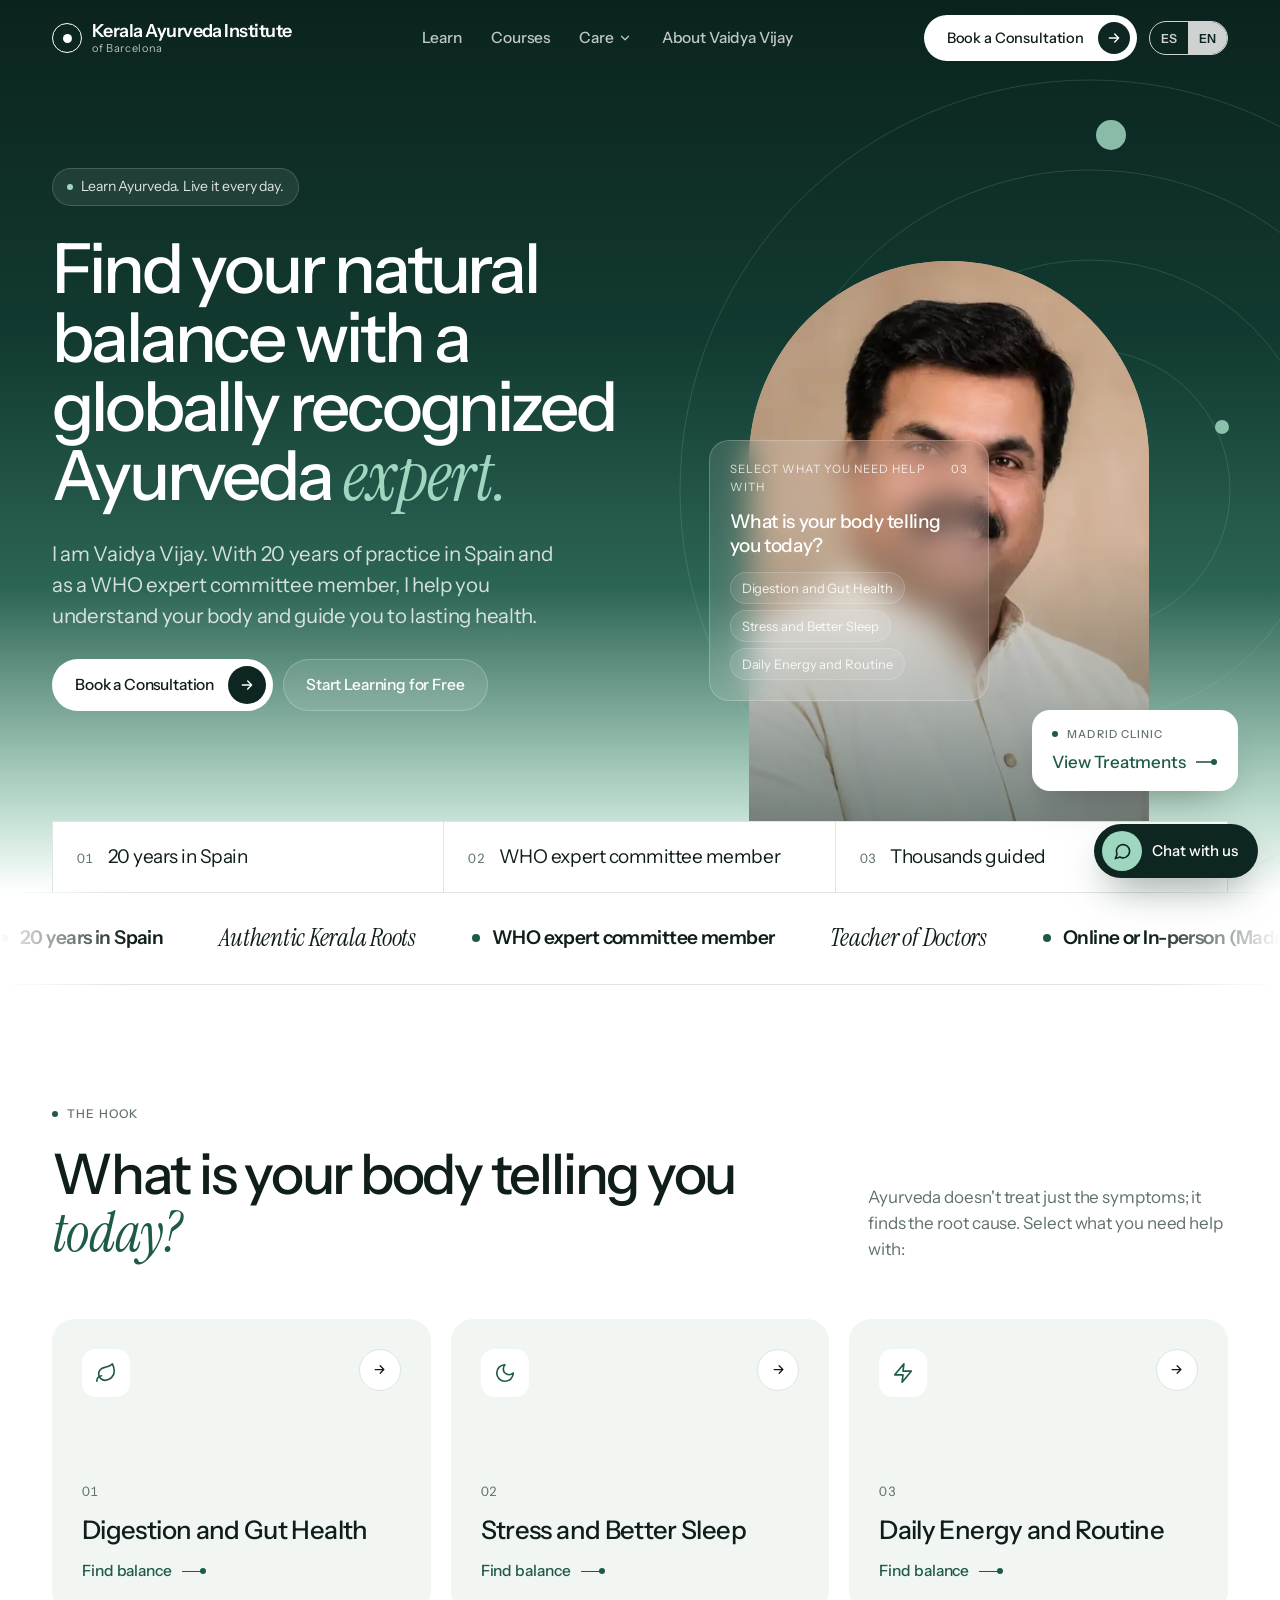
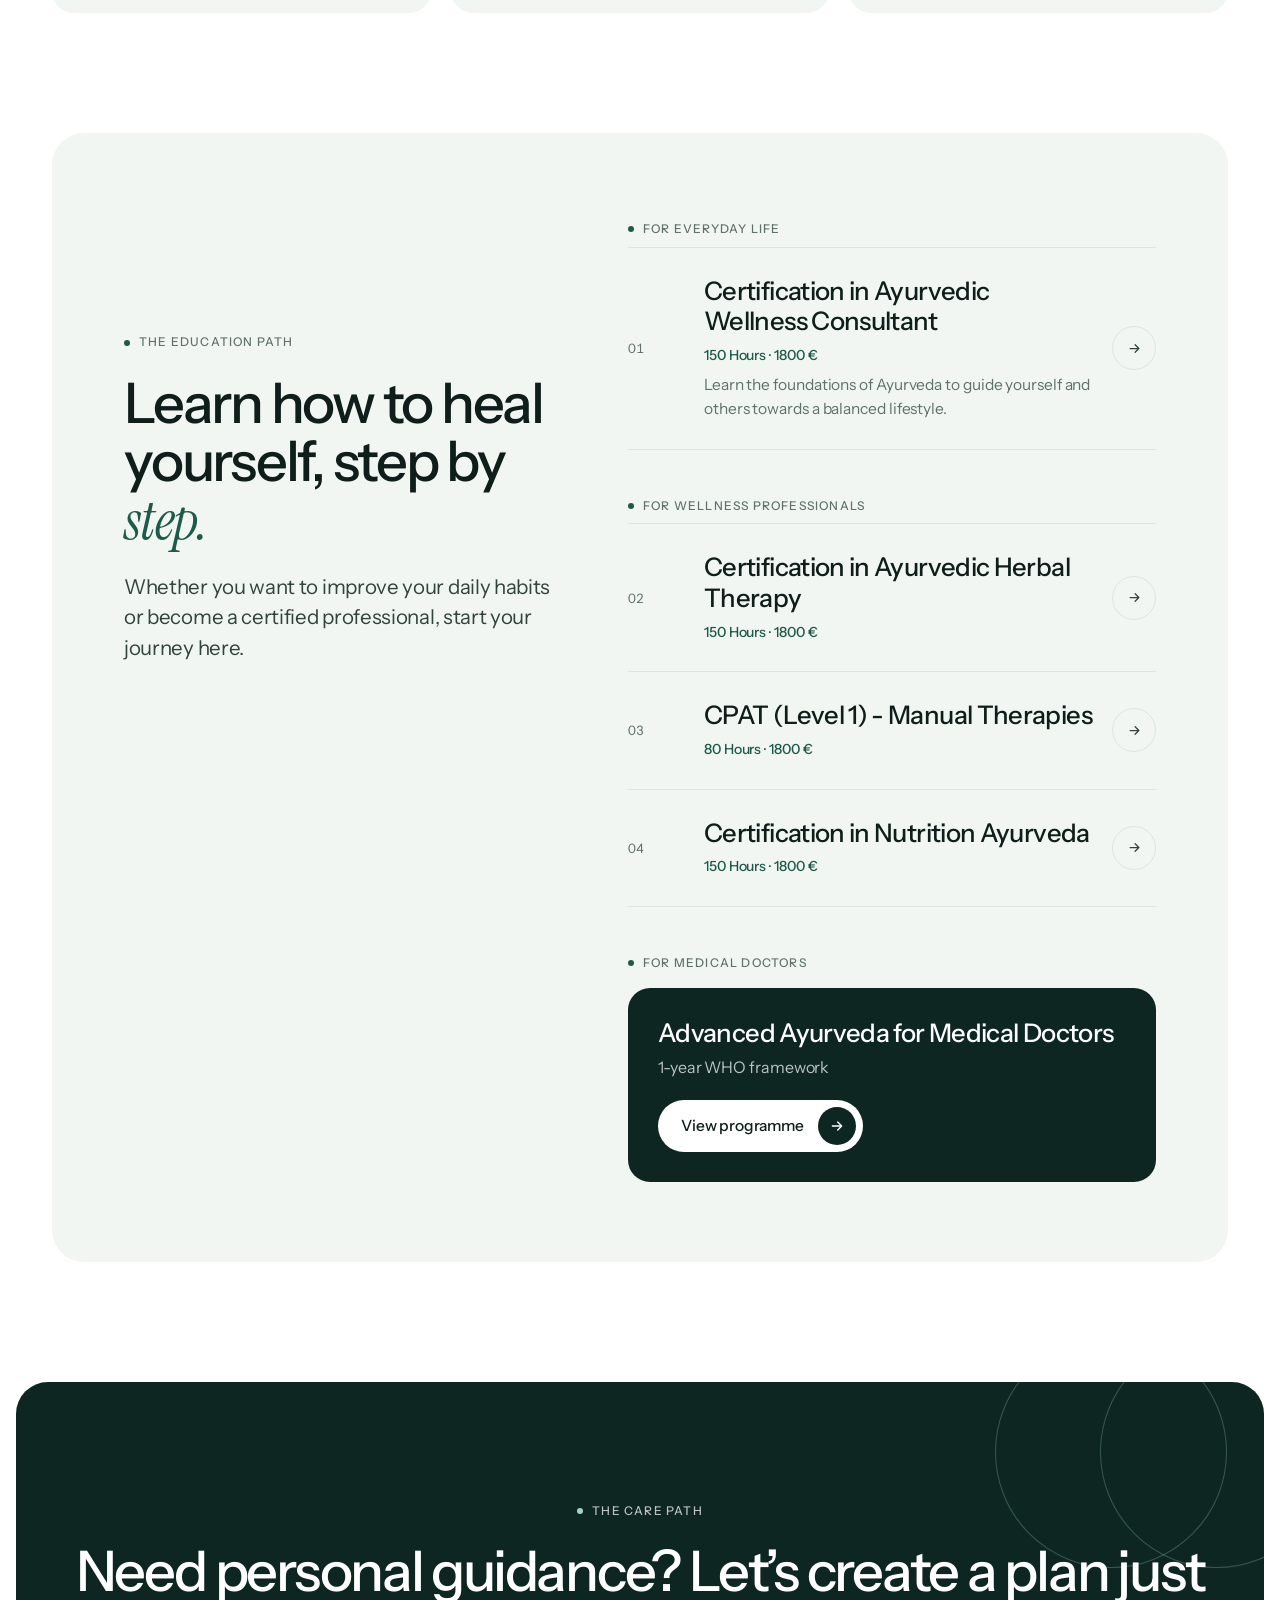
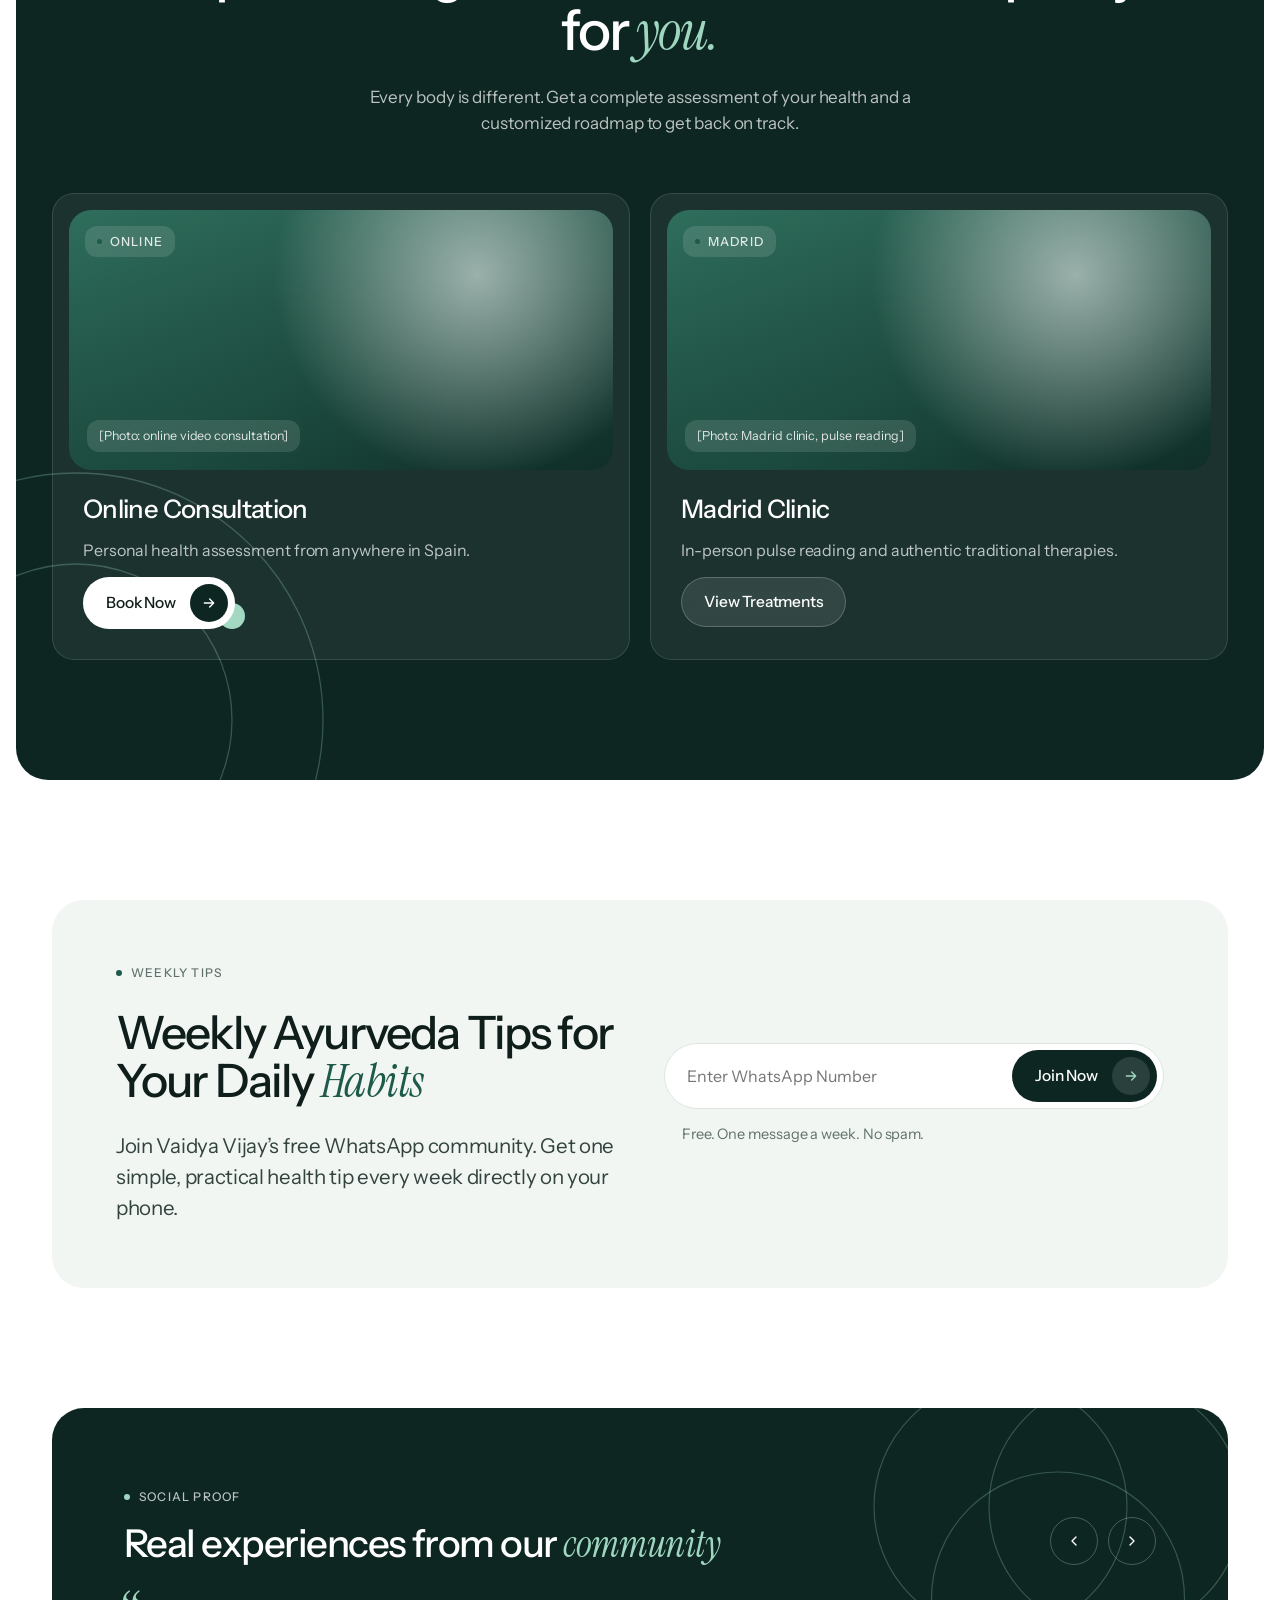
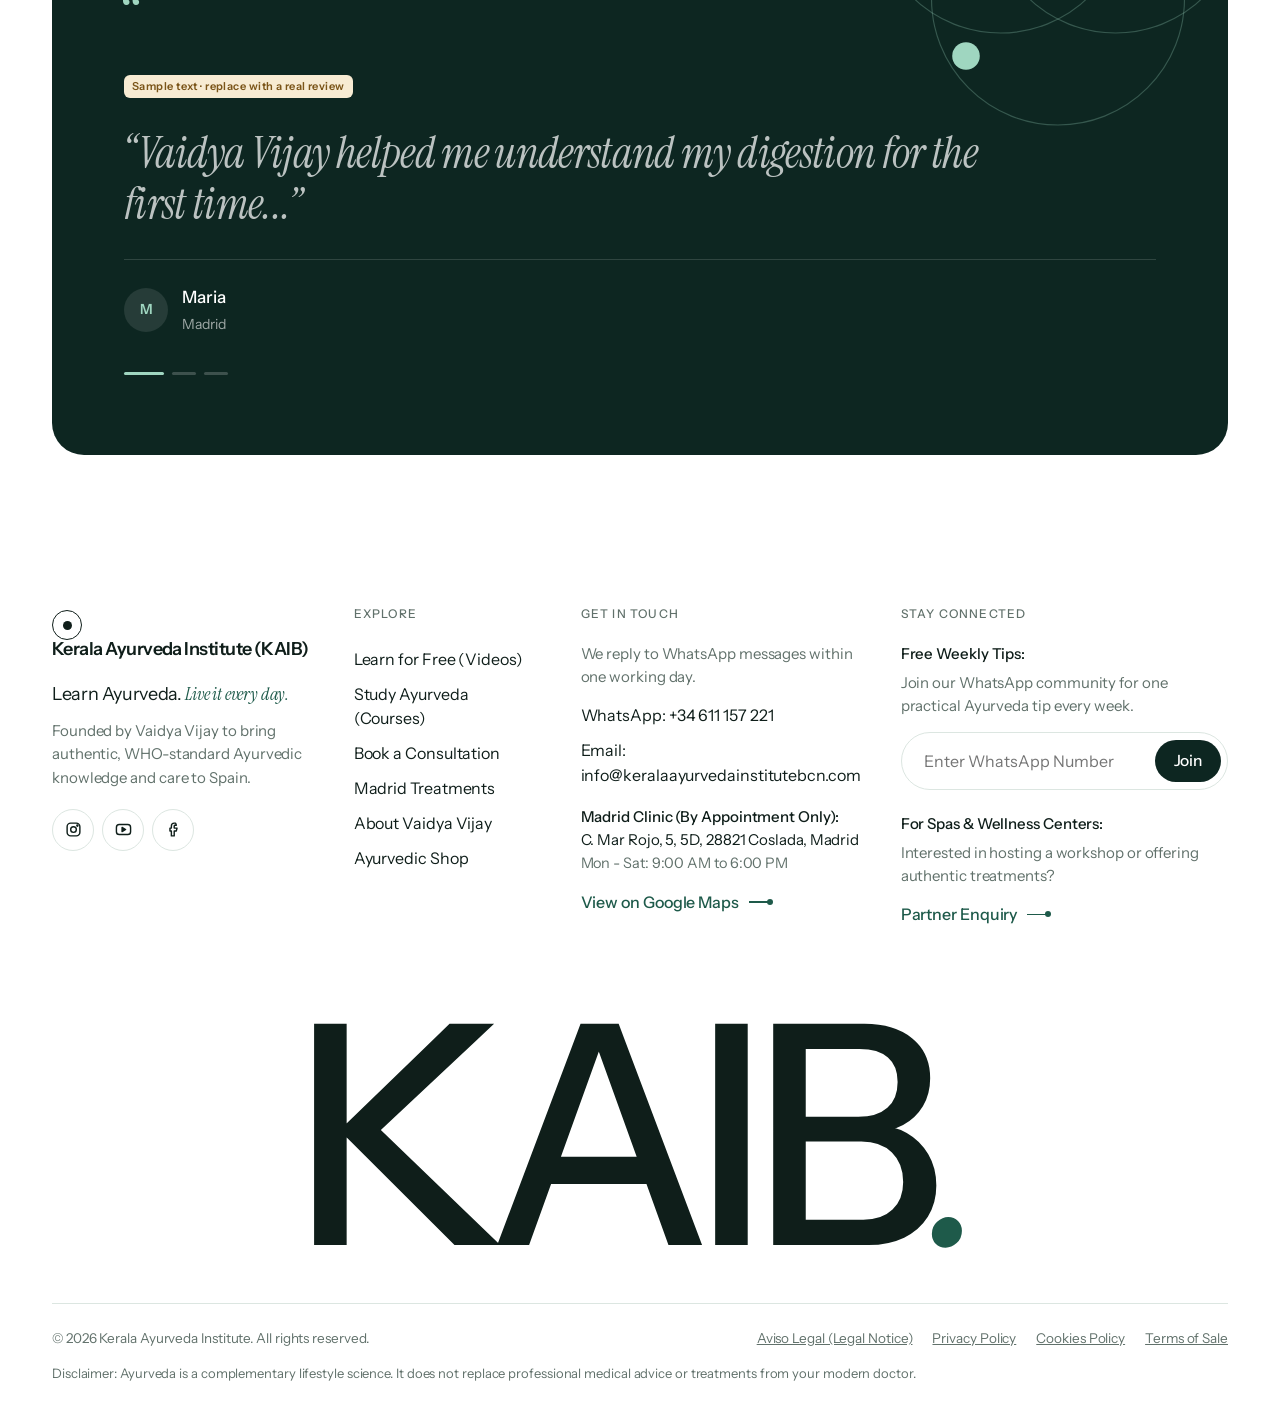
==== commit 650c4c95: "Update index.html" ====
--- a/v2/index.html
+++ b/v2/index.html
@@ -30,7 +30,7 @@
 </div>
 </div>
 <div class="hero-visual" data-rv>
-<div class="arch">[Image: Vaidya Vijay looking gently at the camera — professional photo. No AI images, no gurus]</div>
+<div class="arch photo"><img src="img/vijay.webp" alt="Vaidya Vijay" decoding="async"></div>
 <div class="glass-card">
 <div class="row"><span>Select what you need help with</span><span>03</span></div>
 <h4>What is your body telling you today?</h4>
--- a/v2/site.css
+++ b/v2/site.css
@@ -74,6 +74,10 @@
 .site-header{position:fixed;inset:0 0 auto 0;z-index:50;transition:background .4s,border-color .4s,color .4s;border-bottom:1px solid transparent}
 .site-header .bar{height:76px;display:flex;align-items:center;justify-content:space-between;gap:24px}
 .brand{display:flex;align-items:center;gap:10px;text-decoration:none;color:inherit;line-height:1}
+.logo{display:block;height:52px;width:auto;color:inherit}
+.logo .ld{fill:currentColor}.logo .la{fill:var(--logo-accent,#3F7861)}
+.brand-foot{color:#10221E;--logo-accent:#3F7861}.brand-foot .logo{height:84px}
+.mnav .brand{--logo-accent:var(--mint)}
 .brand .mark{width:30px;height:30px;border-radius:50%;border:1.5px solid currentColor;display:grid;place-items:center}
 .brand .mark i{width:9px;height:9px;border-radius:50%;background:currentColor}
 .brand b{display:block;font-size:18px;font-weight:600;letter-spacing:-.03em}
@@ -92,9 +96,9 @@
 .lang button{border:0;background:none;color:inherit;font-size:12.5px;font-weight:600;padding:0 11px;height:32px;cursor:pointer}
 .lang button[aria-pressed=true]{background:currentColor}
 .lang button[aria-pressed=true] span{color:var(--deep)}
-.site-header.on-dark{color:#fff}
+.site-header.on-dark{color:#fff;--logo-accent:var(--mint)}
 .site-header.on-dark .lang button[aria-pressed=true] span{color:var(--deep)}
-.site-header.on-light,.site-header.scrolled{color:var(--ink);background:rgba(255,255,255,.86);backdrop-filter:blur(14px);border-color:var(--line)}
+.site-header.on-light,.site-header.scrolled{color:#10221E;--logo-accent:#3F7861;background:rgba(255,255,255,.86);backdrop-filter:blur(14px);border-color:var(--line)}
 .site-header.scrolled .lang button[aria-pressed=true] span,.site-header.on-light .lang button[aria-pressed=true] span{color:#fff}
 .site-header .btn{min-height:44px;font-size:14.5px}
 .site-header .btn .ico{width:32px;height:32px}
@@ -117,6 +121,7 @@
 @keyframes float{50%{transform:translate(-14px,18px)}}
 .hero-grid{display:grid;grid-template-columns:1.15fr .85fr;gap:48px;align-items:end;position:relative}
 .hero-copy{display:flex;flex-direction:column;gap:28px;padding-bottom:110px}
+.hero .serif{color:var(--mint)}
 .hero h1{color:#fff;font-size:clamp(42px,5.4vw,70px)}
 .hero-copy > .chip{align-self:flex-start}
 .hero .lead{color:rgba(255,255,255,.8);max-width:520px}
@@ -207,6 +212,14 @@
 .ph .tag{position:absolute;top:16px;left:16px}
 .ph.zoom{transition:transform .8s var(--ease)}
 a:hover .ph.zoom,.card:hover .ph.zoom{transform:scale(1.02)}
+
+/* photos */
+.photo{position:relative;overflow:hidden}
+.photo > img{position:absolute;inset:0;width:100%;height:100%;object-fit:cover;object-position:50% 18%;display:block}
+.ph.photo::before{display:none}
+.ph.photo::after{content:"";position:absolute;inset:0;background:linear-gradient(180deg,transparent 55%,rgba(13,38,33,.35));pointer-events:none}
+.arch.photo{padding:0;background:#C9B29B}
+.arch.photo::after{content:"";position:absolute;inset:0;background:linear-gradient(180deg,transparent 50%,rgba(13,38,33,.55));pointer-events:none}
 
 /* video */
 .vid{position:relative;aspect-ratio:16/9;border-radius:18px;overflow:hidden;background:linear-gradient(150deg,#1D4D40,#0D2621);display:grid;place-items:center;cursor:pointer}
@@ -355,6 +368,8 @@
   .faq summary{font-size:18px}
   .faq .ans{padding-right:0}
   .page-hero{padding:130px 0 64px}
+  .logo{height:40px}
+  .brand-foot .logo{height:72px}
   .wa-float span{display:none}
   .wa-float{padding:0 7px}
   .btn{white-space:normal}
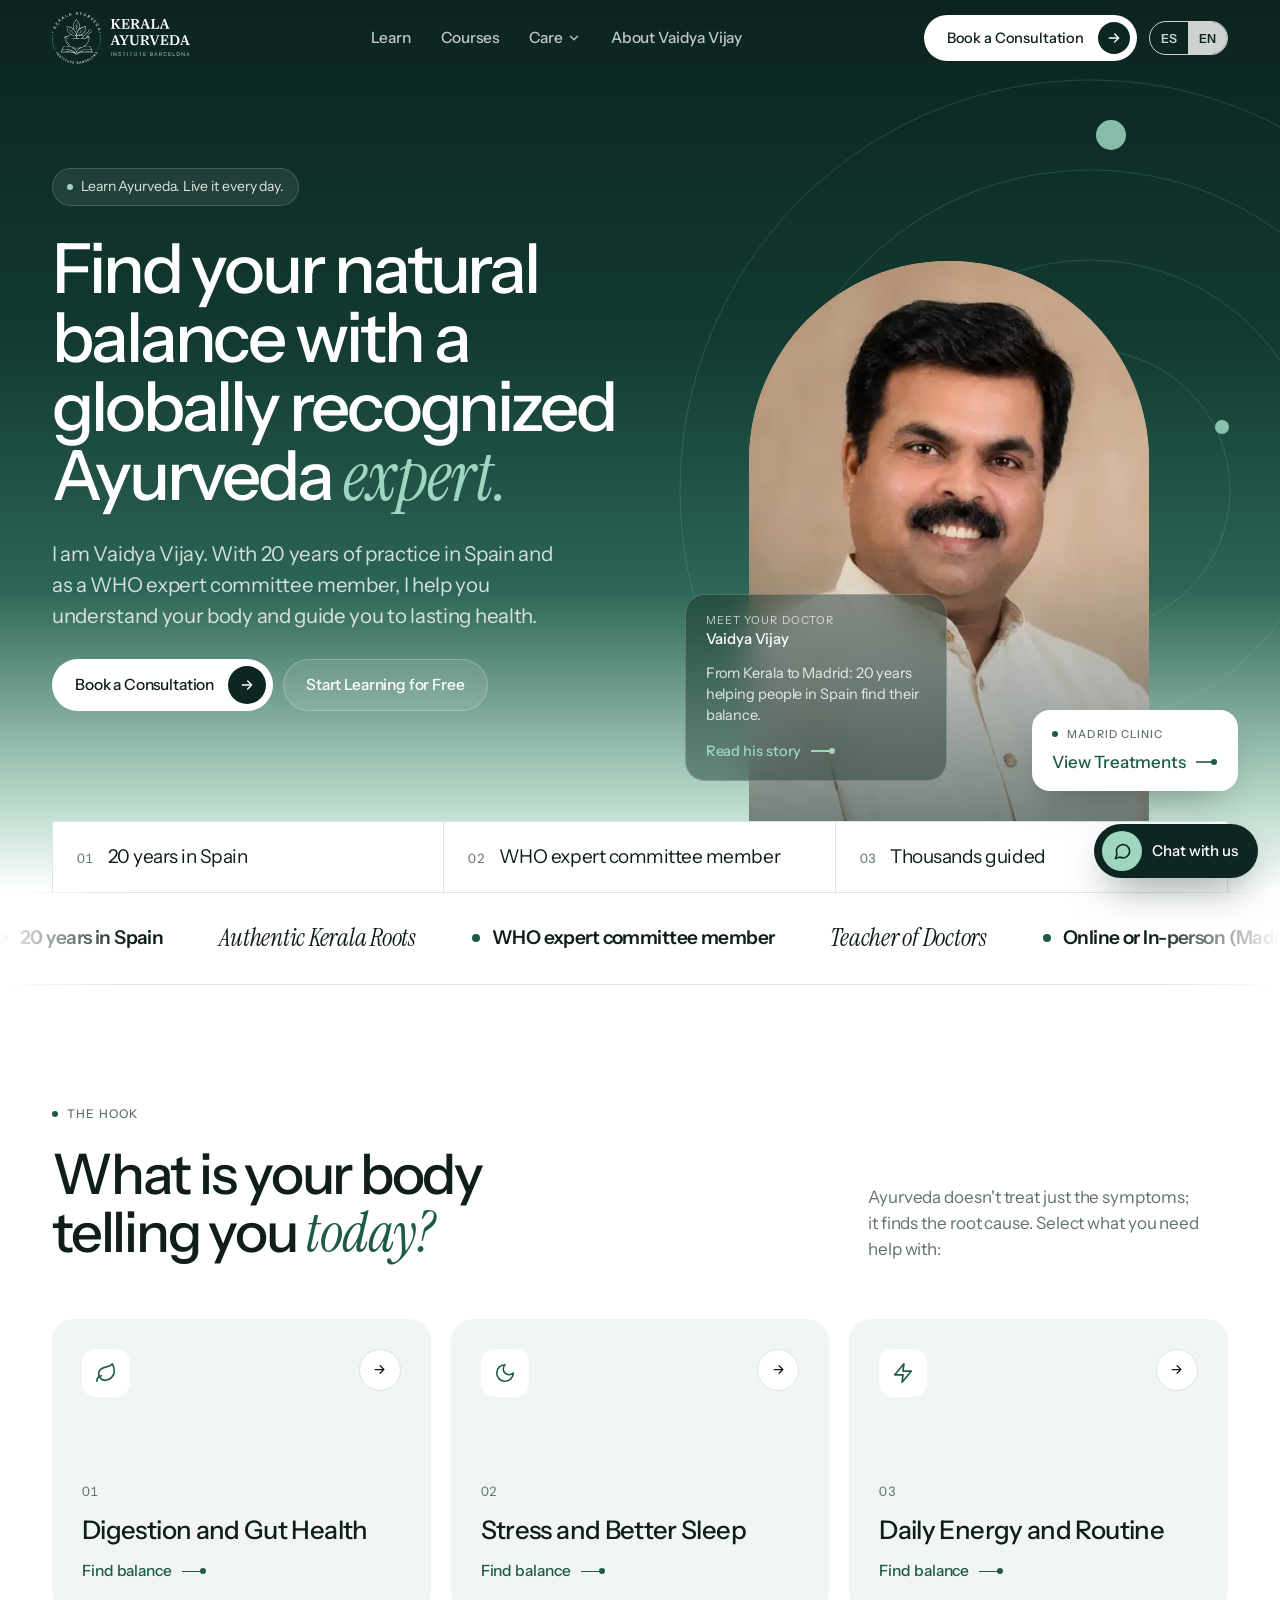
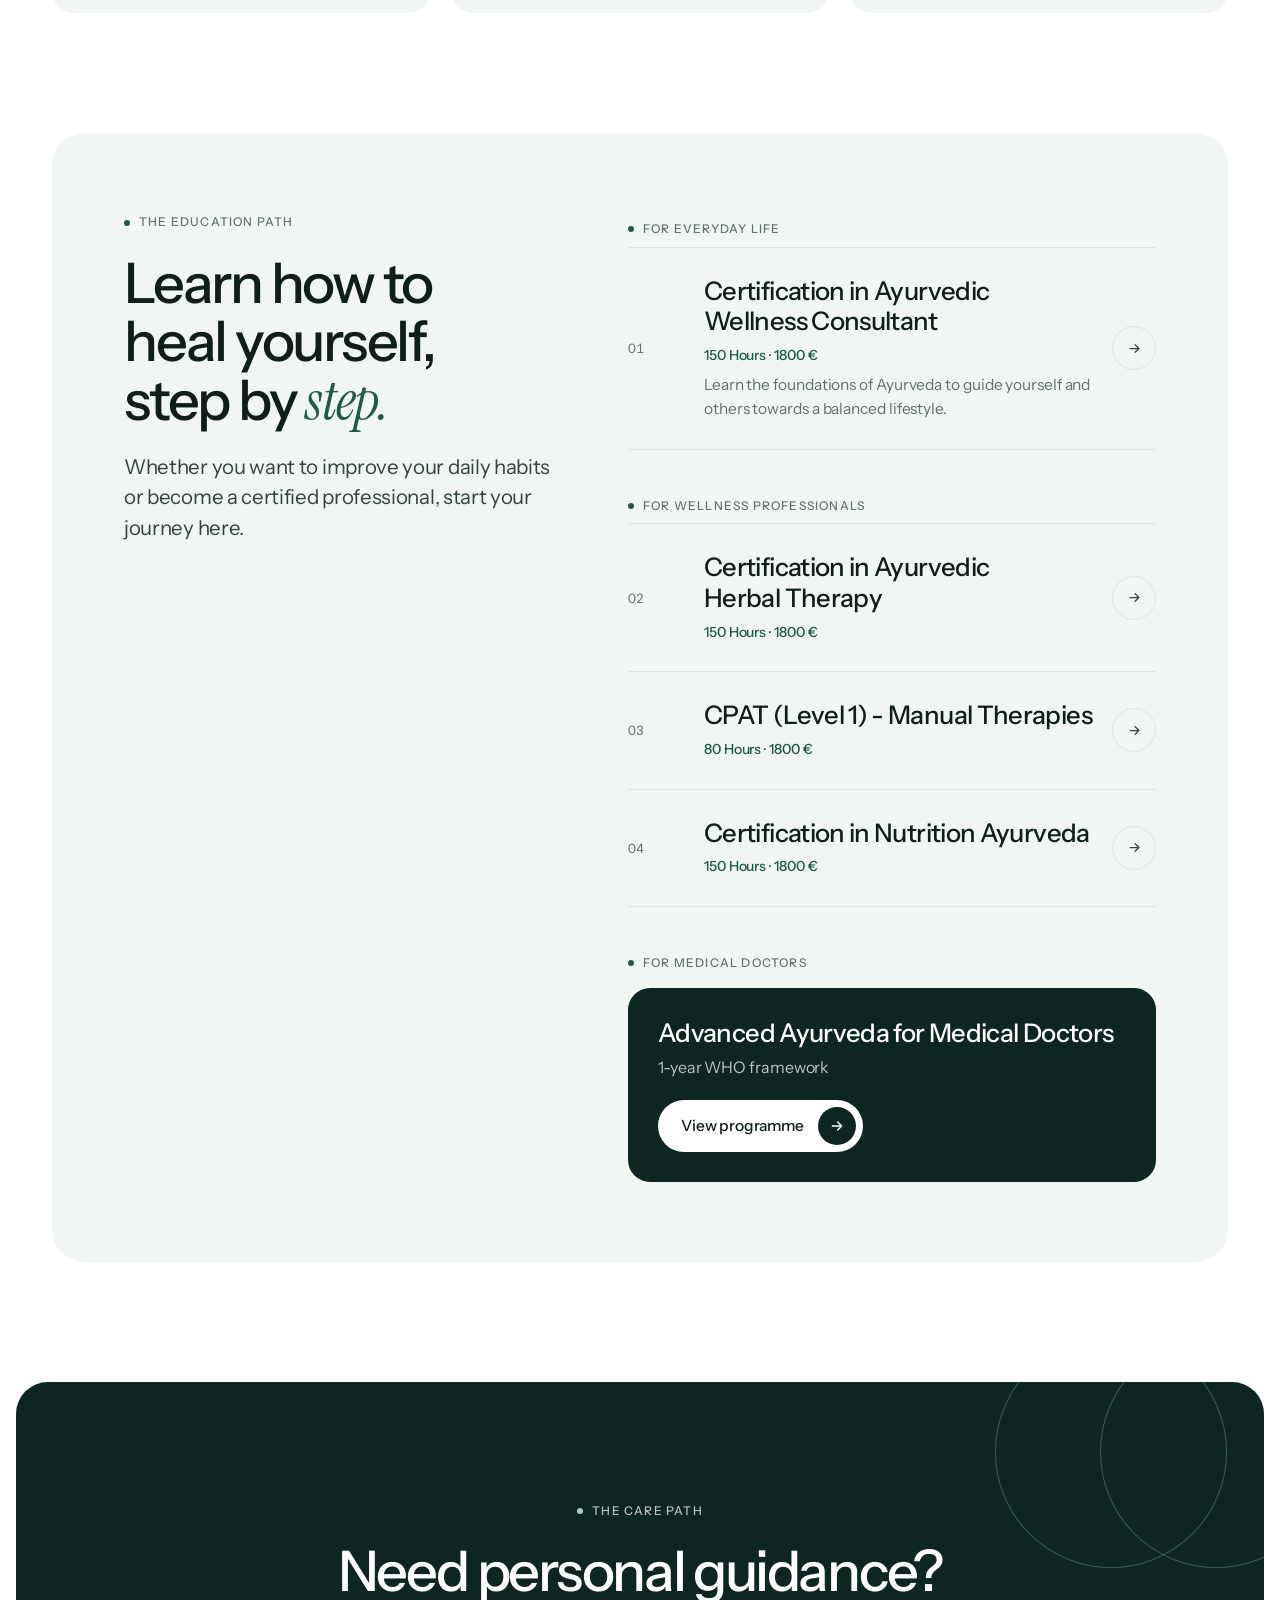
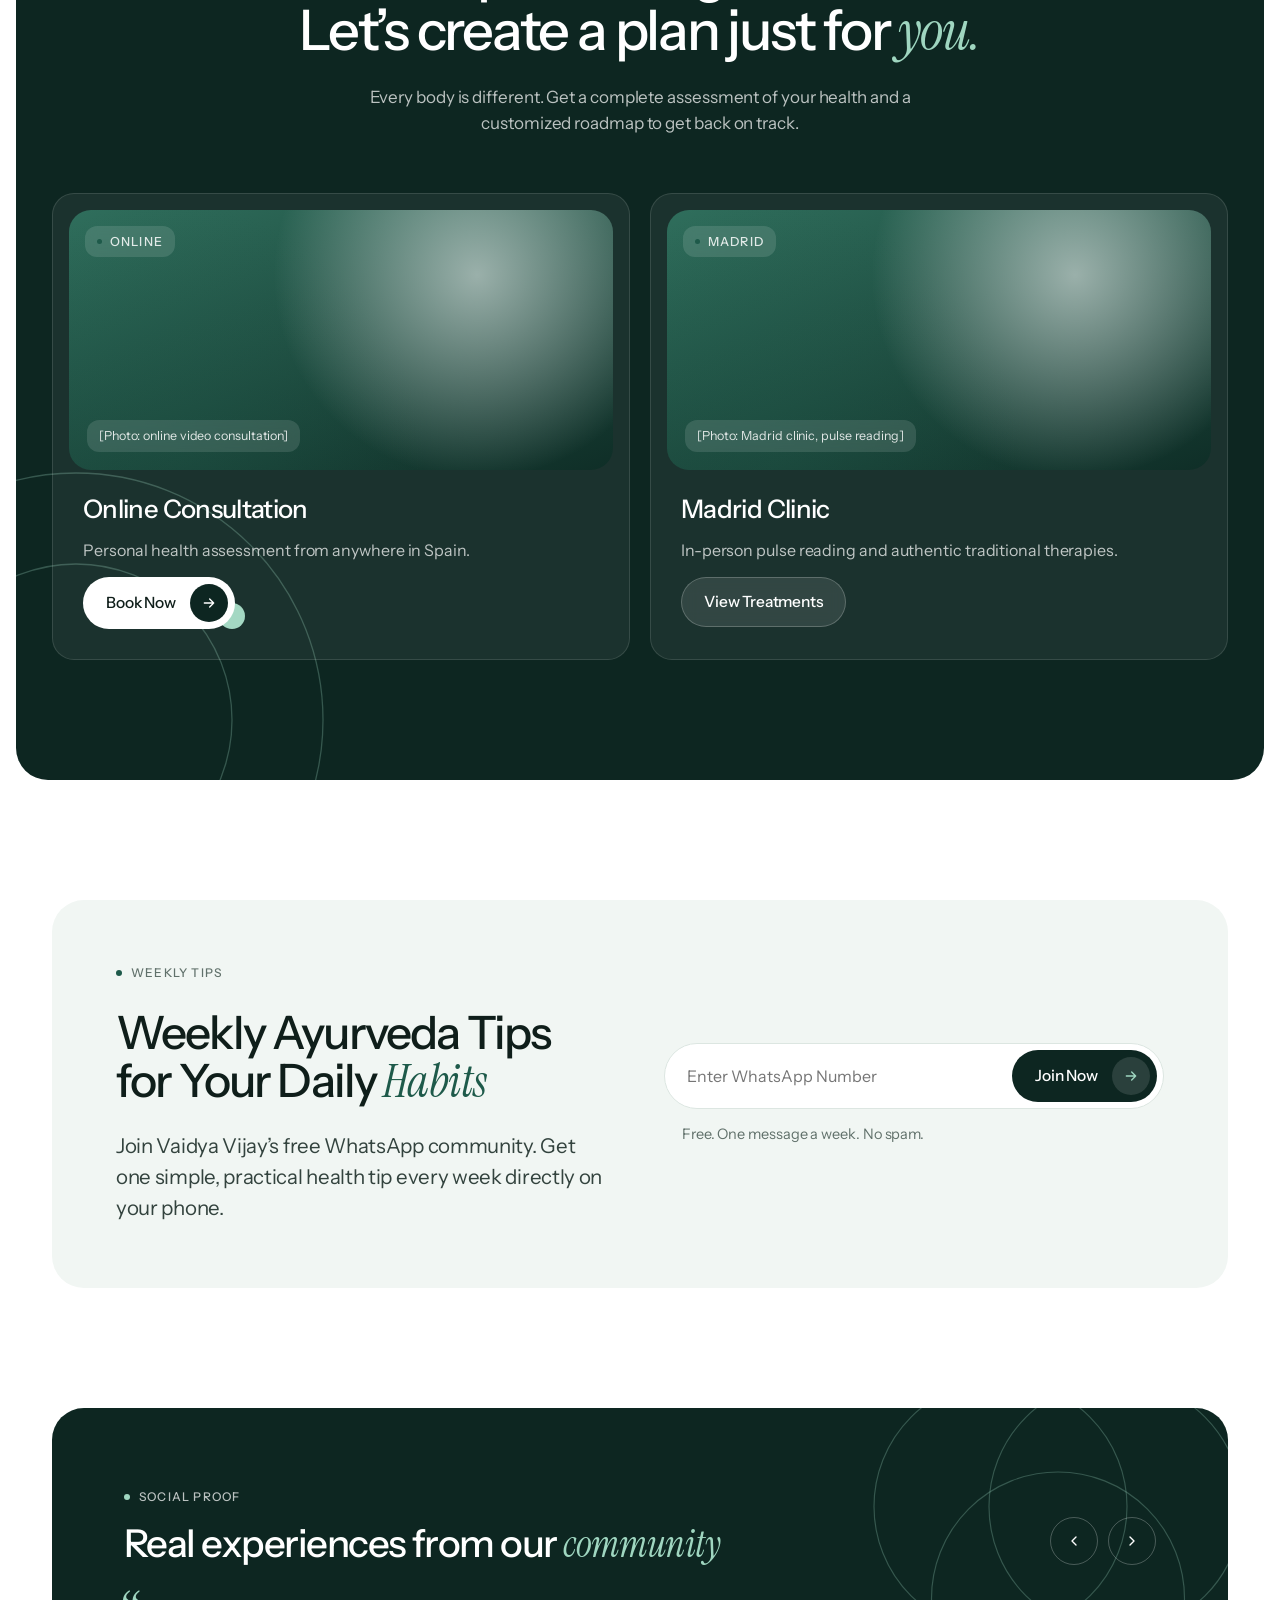
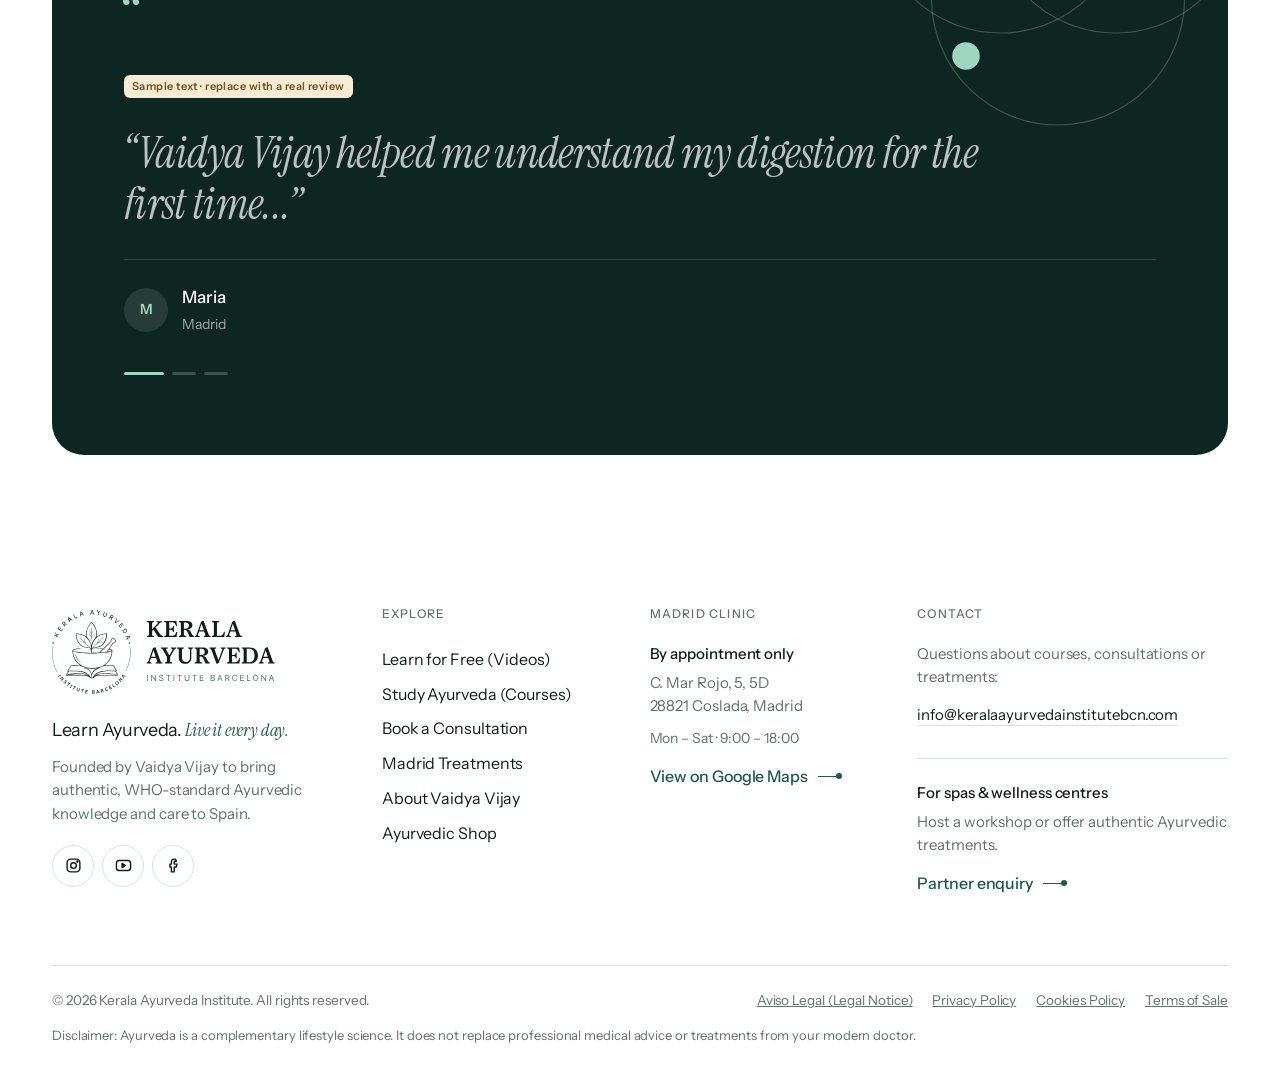
==== commit ea43d40e: "Update index.html" ====
--- a/v2/index.html
+++ b/v2/index.html
@@ -31,11 +31,11 @@
 </div>
 <div class="hero-visual" data-rv>
 <div class="arch photo"><img src="img/vijay.webp" alt="Vaidya Vijay" decoding="async"></div>
-<div class="glass-card">
-<div class="row"><span>Select what you need help with</span><span>03</span></div>
-<h4>What is your body telling you today?</h4>
-<div class="chips"><span class="chip glass">Digestion and Gut Health</span><span class="chip glass">Stress and Better Sleep</span><span class="chip glass">Daily Energy and Routine</span></div>
-</div>
+<a class="glass-card" href="about.html">
+<div class="gc-top"><span class="gc-k">Meet your doctor<b>Vaidya Vijay</b></span></div>
+<p>From Kerala to Madrid: 20 years helping people in Spain find their balance.</p>
+<span class="link">Read his story <span class="bar"></span></span>
+</a>
 <a class="float-card" href="treatments.html"><span class="eyebrow">Madrid Clinic</span><b>View Treatments <svg width="22" height="10" viewBox="0 0 22 10" fill="none" stroke="currentColor" stroke-width="1.6"><path d="M0 5h17"/><circle cx="18" cy="5" r="3" fill="currentColor" stroke="none"/></svg></b></a>
 </div>
 </div>
@@ -117,7 +117,7 @@
 <svg class="deco" viewBox="0 0 400 400" style="width:420px;right:-120px;top:-140px" aria-hidden="true"><circle cx="140" cy="200" r="110"/><circle cx="240" cy="200" r="110"/></svg>
 <div class="wrap" style="position:relative">
 <div class="head center">
-<div class="stack"><p class="eyebrow">The care path</p><h2 class="h2">Need personal guidance? Let’s create a plan just for <span class="serif">you.</span></h2></div>
+<div class="stack"><p class="eyebrow">The care path</p><h2 class="h2">Need personal guidance?<br>Let’s create a plan <span class="nw">just for <span class="serif">you.</span></span></h2></div>
 <p data-rv>Every body is different. Get a complete assessment of your health and a customized roadmap to get back on track.</p>
 </div>
 <div class="grid-2">
--- a/v2/site.css
+++ b/v2/site.css
@@ -19,7 +19,9 @@
 .section-sm{padding:80px 0}
 
 /* type */
-h1,h2,h3,h4{margin:0;color:var(--ink);font-weight:500}
+h1,h2,h3,h4{margin:0;color:var(--ink);font-weight:500;text-wrap:balance}
+.lead,.head > p{text-wrap:pretty}
+.nw{white-space:nowrap}
 .h1{font-size:clamp(44px,6.2vw,80px);line-height:1;letter-spacing:-.045em}
 .h2{font-size:clamp(34px,4.4vw,56px);line-height:1.04;letter-spacing:-.04em}
 .h3{font-size:clamp(22px,2vw,26px);line-height:1.2;letter-spacing:-.025em}
@@ -86,6 +88,7 @@
 .nav a,.nav button{font-size:15.5px;font-weight:500;letter-spacing:-.01em;text-decoration:none;color:inherit;opacity:.74;background:none;border:0;padding:8px 0;cursor:pointer;display:flex;align-items:center;gap:4px;transition:opacity .25s}
 .nav a:hover,.nav button:hover,.nav .on{opacity:1}
 .nav .care{position:relative}
+.nav .care::after{content:"";position:absolute;left:-20px;right:-20px;top:100%;height:18px}
 .menu{position:absolute;top:46px;left:-22px;min-width:260px;background:#fff;color:var(--ink);border:1px solid var(--line);border-radius:18px;padding:8px;box-shadow:0 24px 50px -20px rgba(13,38,33,.35);opacity:0;transform:translateY(6px);pointer-events:none;transition:.3s var(--ease)}
 .menu.open{opacity:1;transform:none;pointer-events:auto}
 .menu a{display:block;opacity:1;padding:12px 14px;border-radius:12px}
@@ -128,11 +131,20 @@
 .hero .ctas{display:flex;flex-wrap:wrap;gap:10px}
 .hero-visual{position:relative;height:560px}
 .arch{position:absolute;right:0;bottom:0;width:min(400px,100%);height:100%;border-radius:220px 220px 0 0;overflow:hidden;background:linear-gradient(170deg,#3B7A67,#173F35 70%);display:flex;align-items:flex-start;justify-content:center;text-align:center;padding:110px 48px 40px;color:rgba(255,255,255,.7);font-size:13.5px;line-height:1.5}
-.glass-card{position:absolute;left:-40px;bottom:120px;width:280px;padding:20px;border-radius:20px;background:rgba(255,255,255,.12);border:1px solid rgba(255,255,255,.2);backdrop-filter:blur(16px);display:flex;flex-direction:column;gap:14px;z-index:2}
+.glass-card{position:absolute;left:-64px;bottom:40px;width:262px;padding:18px 20px;text-decoration:none;color:#fff;transition:transform .5s var(--ease),background .4s;border-radius:20px;background:rgba(13,38,33,.42);border:1px solid rgba(255,255,255,.2);backdrop-filter:blur(18px);-webkit-backdrop-filter:blur(18px);display:flex;flex-direction:column;gap:14px;z-index:2}
 .glass-card .row{display:flex;justify-content:space-between;font-size:11.5px;letter-spacing:.09em;text-transform:uppercase;color:rgba(255,255,255,.78)}
 .glass-card h4{color:#fff;font-size:19px;letter-spacing:-.02em;line-height:1.25}
 .glass-card .chips{display:flex;flex-wrap:wrap;gap:6px}
 .glass-card .chip{font-size:13px;padding:5px 11px}
+a.glass-card:hover{transform:translateY(-4px);background:rgba(13,38,33,.55)}
+.glass-card .gc-top{display:flex;align-items:center;gap:12px}
+.glass-card .gc-av{width:40px;height:40px;border-radius:50%;overflow:hidden;flex:none;border:1.5px solid rgba(159,214,192,.6)}
+.glass-card .gc-av img{width:100%;height:100%;object-fit:cover;object-position:50% 20%}
+.glass-card .gc-k{font-size:11px;letter-spacing:.1em;text-transform:uppercase;color:rgba(255,255,255,.72);line-height:1.3}
+.glass-card .gc-k b{display:block;font-size:15px;letter-spacing:-.01em;text-transform:none;color:#fff;font-weight:500;margin-top:2px}
+.glass-card p{font-size:14.5px;line-height:1.45;color:rgba(255,255,255,.85);margin:0}
+.glass-card .link{color:var(--mint);font-size:14.5px}
+a.glass-card:hover .link .bar{width:34px}
 .float-card{position:absolute;right:-10px;bottom:30px;background:#fff;color:var(--ink);border-radius:18px;padding:16px 20px;display:flex;flex-direction:column;gap:6px;box-shadow:0 20px 40px -18px rgba(0,0,0,.35);z-index:3;text-decoration:none}
 .float-card .eyebrow{font-size:11px}
 .float-card b{font-weight:500;color:var(--primary);display:flex;align-items:center;gap:10px}
@@ -191,7 +203,7 @@
 .dark .row-item,.dark .rows{border-color:rgba(255,255,255,.12)}
 
 /* panels */
-.panel{border-radius:var(--r-lg);padding:80px 72px;position:relative;overflow:hidden}
+.panel{border-radius:var(--r-lg);padding:80px 72px;position:relative;overflow:hidden;overflow:clip}
 .panel.tint{background:var(--tint)}
 .panel.dark,.dark-band{background:var(--deep);color:rgba(255,255,255,.8)}
 .dark h1,.dark h2,.dark h3,.dark h4{color:#fff}
@@ -299,11 +311,64 @@
 .filters button:hover{border-color:var(--ink)}
 .filters button[aria-pressed=true]{background:var(--deep);border-color:var(--deep);color:#fff}
 
+/* treatments */
+.tx-paths{display:grid;grid-template-columns:1fr 1fr;gap:20px}
+.tx-path{border-radius:var(--r-md);padding:36px;display:flex;flex-direction:column;gap:14px;text-decoration:none;color:inherit;background:var(--tint);transition:transform .5s var(--ease),box-shadow .5s var(--ease)}
+.tx-path:hover{transform:translateY(-4px);box-shadow:0 30px 60px -30px rgba(13,38,33,.35)}
+.tx-path p:not(.eyebrow){color:var(--muted)}
+.tx-path.dark{background:var(--deep)}
+.tx-path.dark h2{color:#fff}.tx-path.dark p:not(.eyebrow){color:rgba(255,255,255,.75)}
+.tx-path.dark .eyebrow{color:rgba(255,255,255,.72)}.tx-path.dark .eyebrow::before{background:var(--mint)}
+.tx-wrap{padding:24px 0 40px}
+.tx-tools{position:sticky;top:76px;z-index:5;display:flex;flex-wrap:wrap;gap:12px 16px;align-items:center;justify-content:space-between;padding:16px 0;background:#fff;border-bottom:1px solid var(--line)}
+.tx-search{display:flex;align-items:center;gap:10px;flex:1 1 280px;max-width:380px;height:48px;padding:0 18px;border:1px solid var(--line);border-radius:999px;background:#fff;color:var(--muted)}
+.tx-search:focus-within{border-color:var(--primary);box-shadow:0 0 0 4px rgba(30,90,74,.1)}
+.tx-search svg{width:18px;height:18px;flex:none}
+.tx-search input{border:0;outline:0;font:inherit;font-size:15.5px;flex:1;min-width:0;background:transparent;color:var(--ink)}
+.tx-pricenote{margin:18px 0 0}
+.tx-group{padding-top:56px;scroll-margin-top:170px}
+.tx-ghead{display:grid;grid-template-columns:1fr 1fr;gap:12px 48px;align-items:end;margin-bottom:18px}
+.tx-ghead > p{color:var(--muted);max-width:420px;justify-self:end}
+.tx-gtitle{font-size:clamp(26px,2.6vw,34px);margin-top:10px}
+.tx-list{border-top:1px solid var(--line)}
+.tx{border-bottom:1px solid var(--line)}
+.tx summary{list-style:none;cursor:pointer;display:grid;grid-template-columns:44px 1fr auto 34px;gap:18px;align-items:center;padding:22px 0;transition:padding .4s var(--ease)}
+.tx summary::-webkit-details-marker{display:none}
+.tx summary:hover{padding-left:8px}
+.tx summary:hover b{color:var(--primary)}
+.tx-t b{display:block;font-weight:500;font-size:21px;letter-spacing:-.02em;color:var(--ink);transition:color .3s}
+.tx-t small{display:block;font-size:15px;color:var(--muted);margin-top:3px}
+.tx-meta{display:flex;gap:8px;flex-wrap:wrap;justify-content:flex-end}
+.tx-meta .pill{font-size:13.5px;padding:6px 12px}
+.tx-meta .pill.price{background:var(--deep);color:#fff}
+.tx-meta .pill.muted{background:transparent;border:1px dashed var(--line);color:var(--muted);font-weight:400}
+.tx .pm{width:34px;height:34px;border-radius:50%;border:1px solid var(--line);display:grid;place-items:center;transition:.4s var(--ease)}
+.tx .pm svg{width:14px;height:14px;transition:transform .4s var(--ease)}
+.tx[open] .pm{background:var(--deep);color:#fff;border-color:var(--deep)}
+.tx[open] .pm svg{transform:rotate(45deg)}
+.tx-body{display:grid;grid-template-columns:1.4fr .8fr;gap:40px;padding:4px 0 30px 62px}
+.tx-body ul{margin:0;padding-left:18px;color:var(--text);display:flex;flex-direction:column;gap:8px}
+.tx-body li::marker{color:var(--primary)}
+.tx-note{margin-top:14px;font-size:14.5px;color:#7A5418;background:#F7EBD3;border-radius:12px;padding:10px 14px;display:inline-block}
+.tx-tags{display:flex;flex-wrap:wrap;gap:6px;margin-top:16px}
+.tx-tags span{font-size:12.5px;padding:5px 11px;border-radius:999px;background:var(--tint);color:var(--forest)}
+.tx-book{display:flex;flex-direction:column;gap:14px;align-items:flex-start;padding:22px;border-radius:var(--r-md);background:var(--tint);align-self:start}
+.tx-book .btn{white-space:normal}
+.tx-empty{padding:40px 0;color:var(--muted)}
+.step-card.light p{color:var(--muted)}
+.step-card.light h3{color:var(--ink)}
+
 /* footer */
 .site-footer{padding:110px 0 32px;background:#fff}
 .foot-cta{border-radius:var(--r-lg);background:var(--tint);padding:56px;display:grid;grid-template-columns:1.1fr .9fr;gap:40px;align-items:center;margin-bottom:96px}
 .foot-cta .stack{display:flex;flex-direction:column;gap:16px}
-.foot-grid{display:grid;grid-template-columns:1.4fr 1fr 1.2fr 1fr;gap:40px}
+.foot-grid{display:grid;grid-template-columns:1.15fr .9fr .9fr 1.25fr;gap:44px;padding-bottom:64px}
+.fcol p{margin-bottom:10px}
+.fcol .fstrong{color:var(--ink);font-weight:500;margin-bottom:6px}
+.fcol .fhours{font-size:14px}
+.foot-grid a.fmail{display:inline-block;color:var(--ink);font-size:15px;overflow-wrap:anywhere;text-decoration:underline;text-decoration-color:var(--line);text-underline-offset:5px;margin-bottom:26px}
+.foot-grid a.fmail:hover{text-decoration-color:var(--primary)}
+.fpartner{padding-top:22px;border-top:1px solid var(--line)}
 .foot-grid h5{margin:0 0 18px;font-size:12px;font-weight:500;letter-spacing:.1em;text-transform:uppercase;color:var(--muted)}
 .foot-grid a{display:block;text-decoration:none;color:var(--ink);padding:5px 0;font-size:16px;transition:color .25s}
 .foot-grid a:hover{color:var(--primary)}
@@ -338,12 +403,16 @@
   .burger{display:grid}
   .hero-grid,.split,.panel-grid{grid-template-columns:1fr}
   .hero-visual{height:480px}
-  .glass-card{left:0}
+  .glass-card{left:-8px}
+  .hero-copy{padding-bottom:56px}
   .grid-4{grid-template-columns:repeat(2,1fr)}
-  .foot-grid{grid-template-columns:1fr 1fr}
+  .foot-grid{grid-template-columns:1fr 1fr;gap:40px 32px}
+  .fbrand{grid-column:1 / -1}
   .sticky{position:static}
   .stack-m{grid-template-columns:1fr!important}
   .stack-m > div{padding:20px!important}
+  .tx-ghead{grid-template-columns:1fr}.tx-ghead > p{justify-self:start}
+  .tx-tools{top:76px}
 }
 @media (max-width:760px){
   body{font-size:16px}
@@ -352,10 +421,13 @@
   .head{grid-template-columns:1fr;margin-bottom:36px}
   .head > p{justify-self:start}
   .hero{padding-top:128px}
+  .hero h1{font-size:38px}
   .hero-copy{padding-bottom:40px}
   .hero-visual{height:440px}
   .arch{width:82%}
-  .glass-card{width:240px;bottom:110px}
+  .glass-card{width:214px;bottom:18px;left:-6px;padding:14px 16px;gap:10px}
+  .glass-card p{font-size:13.5px}
+  .float-card{bottom:auto;top:18px;right:0;padding:12px 16px}
   .float-card{right:0}
   .strip,.grid-3,.grid-2,.grid-4{grid-template-columns:1fr}
   .strip > div{border-right:0;border-bottom:1px solid var(--line)}
@@ -370,6 +442,18 @@
   .page-hero{padding:130px 0 64px}
   .logo{height:40px}
   .brand-foot .logo{height:72px}
+  .tx-paths{grid-template-columns:1fr}
+  .tx-path{padding:28px 24px}
+  .tx summary{grid-template-columns:1fr 34px;gap:10px 14px}
+  .tx summary .num{display:none}
+  .tx-meta{grid-column:1;grid-row:2;justify-content:flex-start}
+  .tx .pm{grid-column:2;grid-row:1}
+  .tx-t b{font-size:19px}
+  .tx-body{grid-template-columns:1fr;gap:20px;padding:0 0 26px}
+  .tx-tools{padding:12px 0}
+  .tx-search{max-width:none}
+  .tx-tools .filters{flex-wrap:nowrap;overflow-x:auto;margin:0 -20px;padding:0 20px;scrollbar-width:none}
+  .tx-tools .filters button{flex:none;height:40px;font-size:14px}
   .wa-float span{display:none}
   .wa-float{padding:0 7px}
   .btn{white-space:normal}
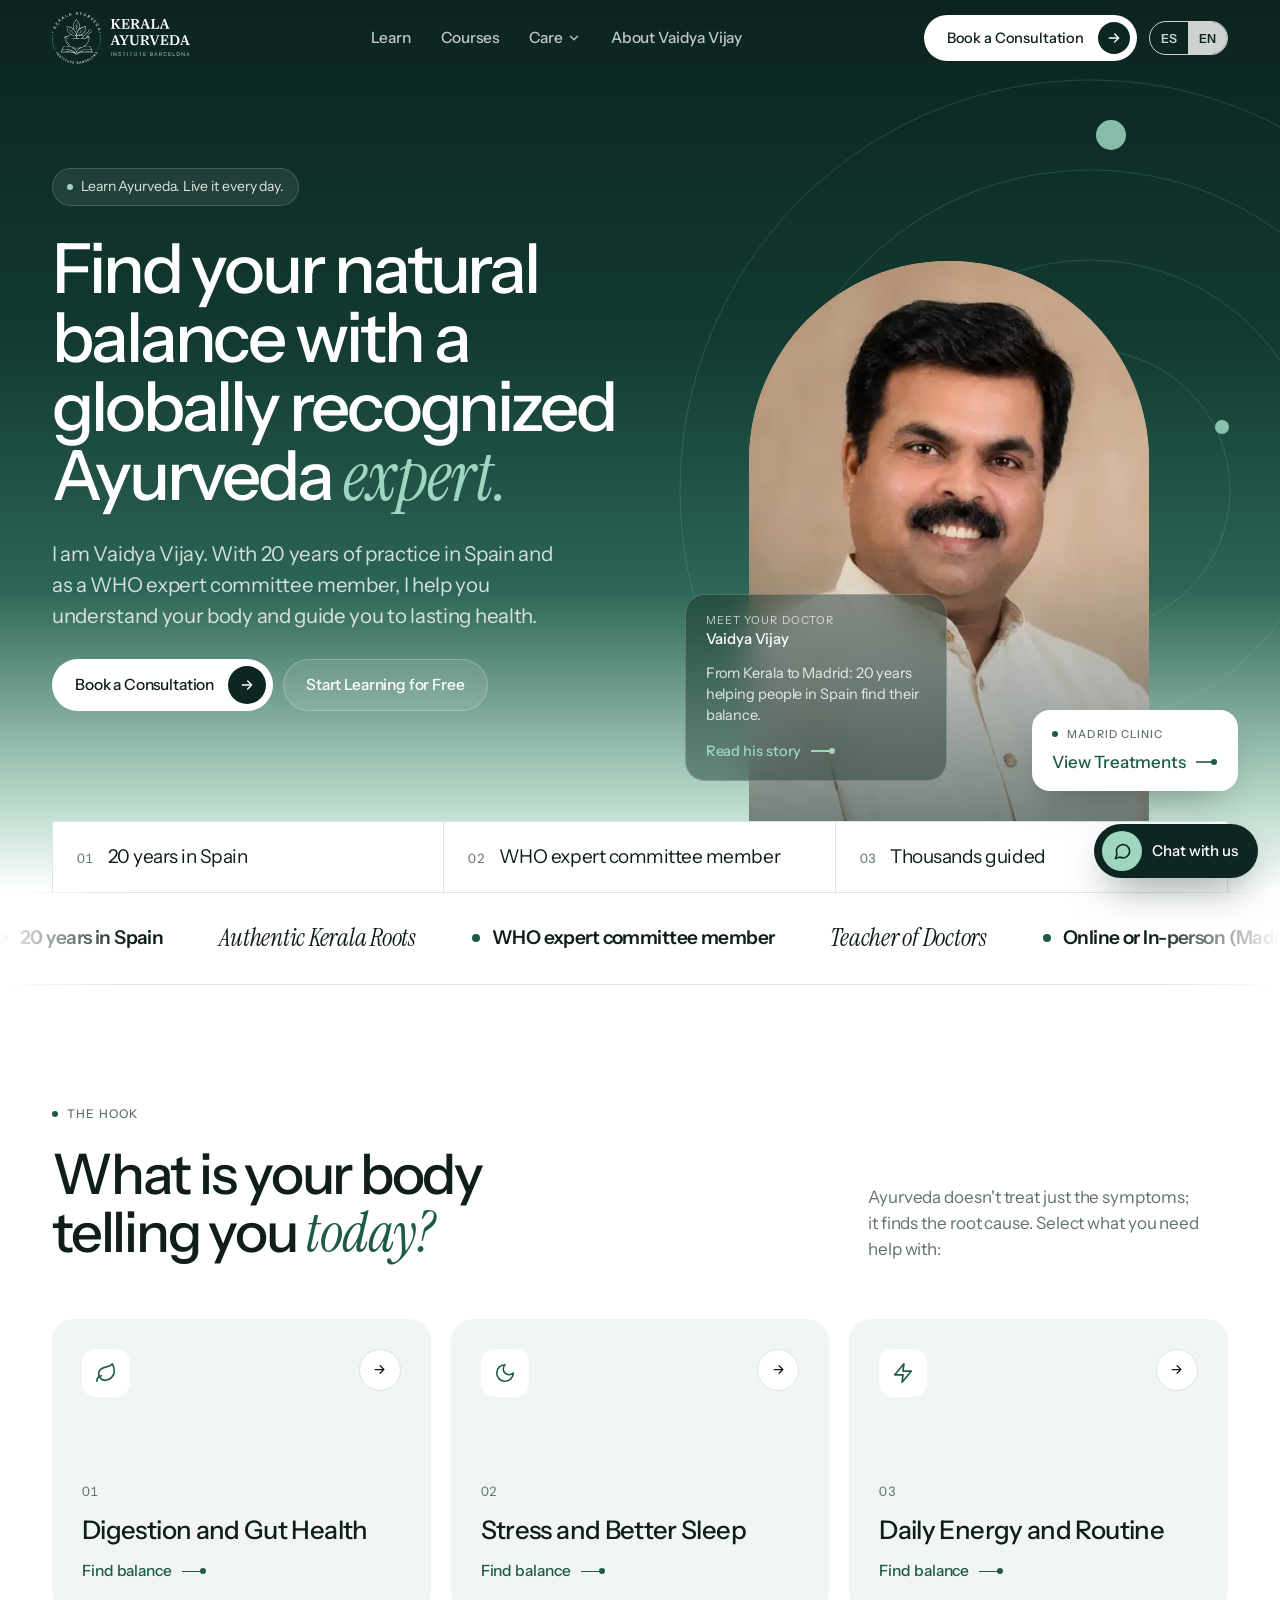
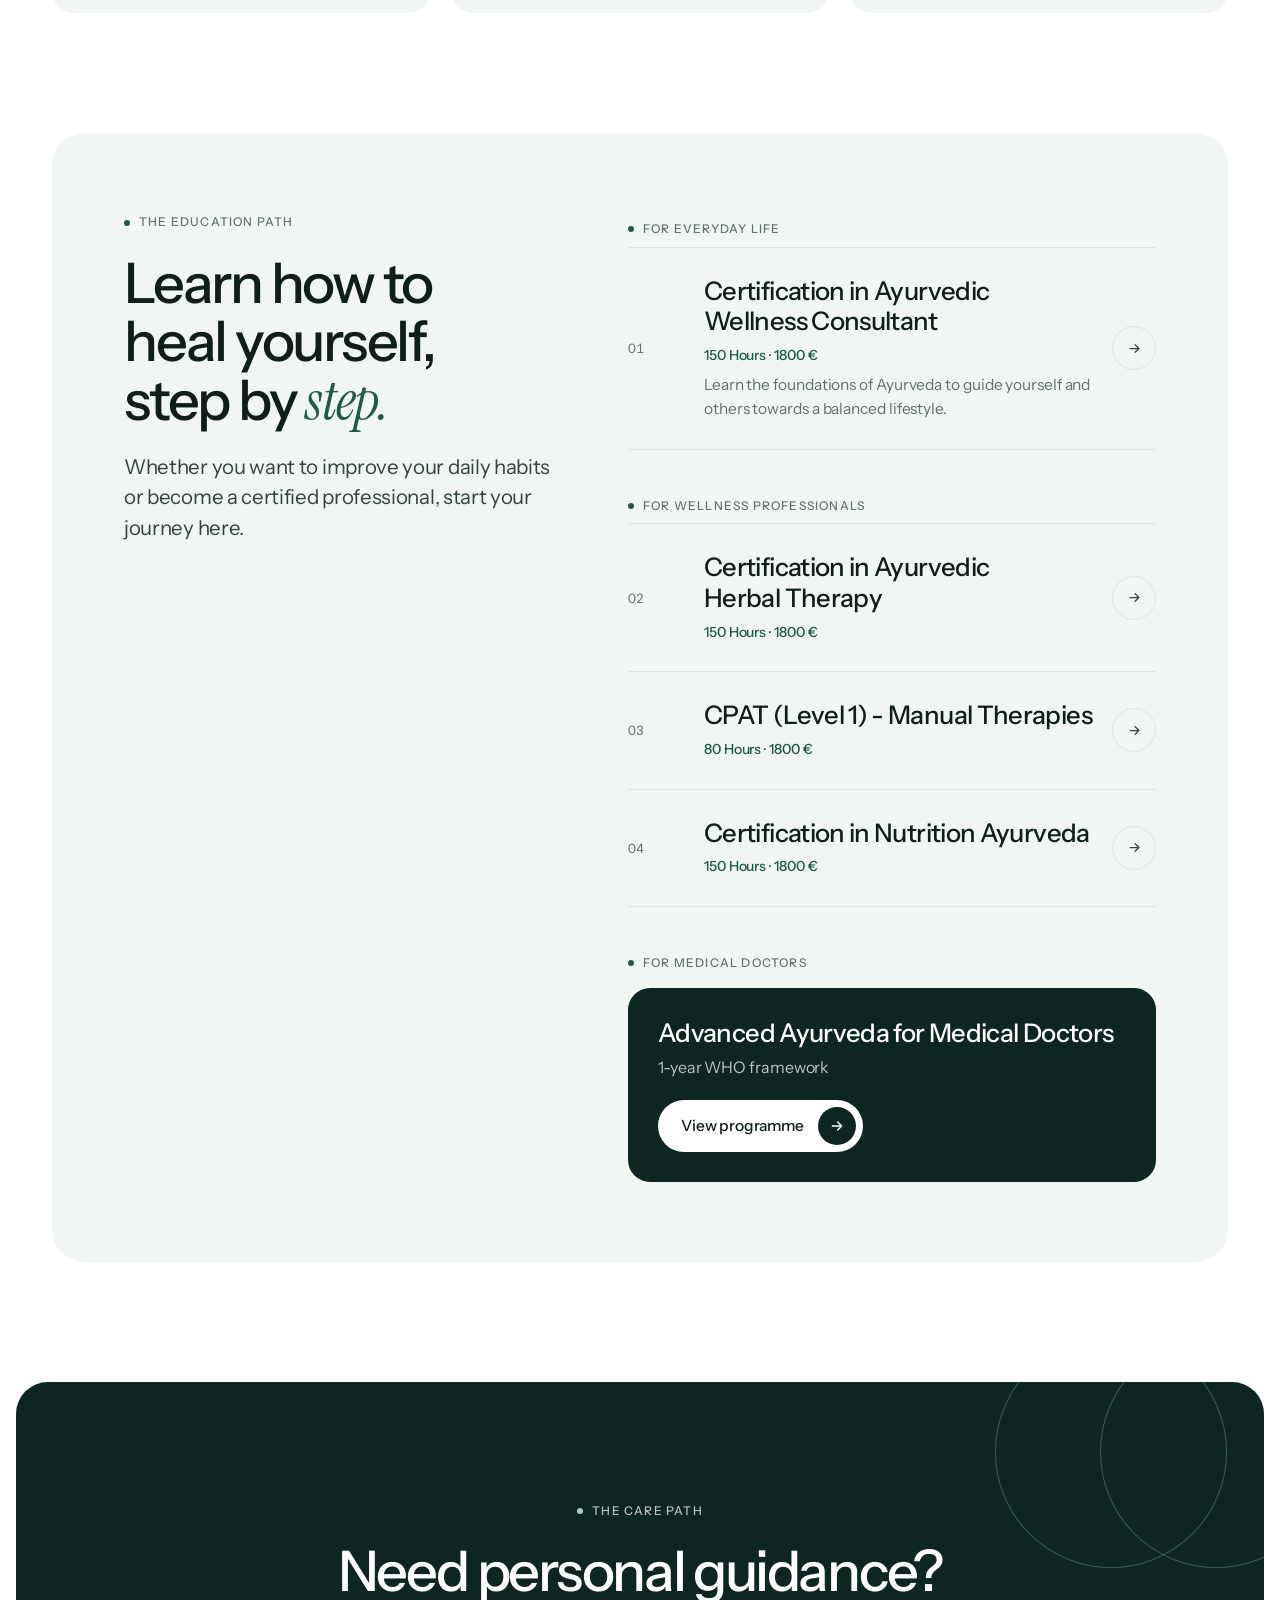
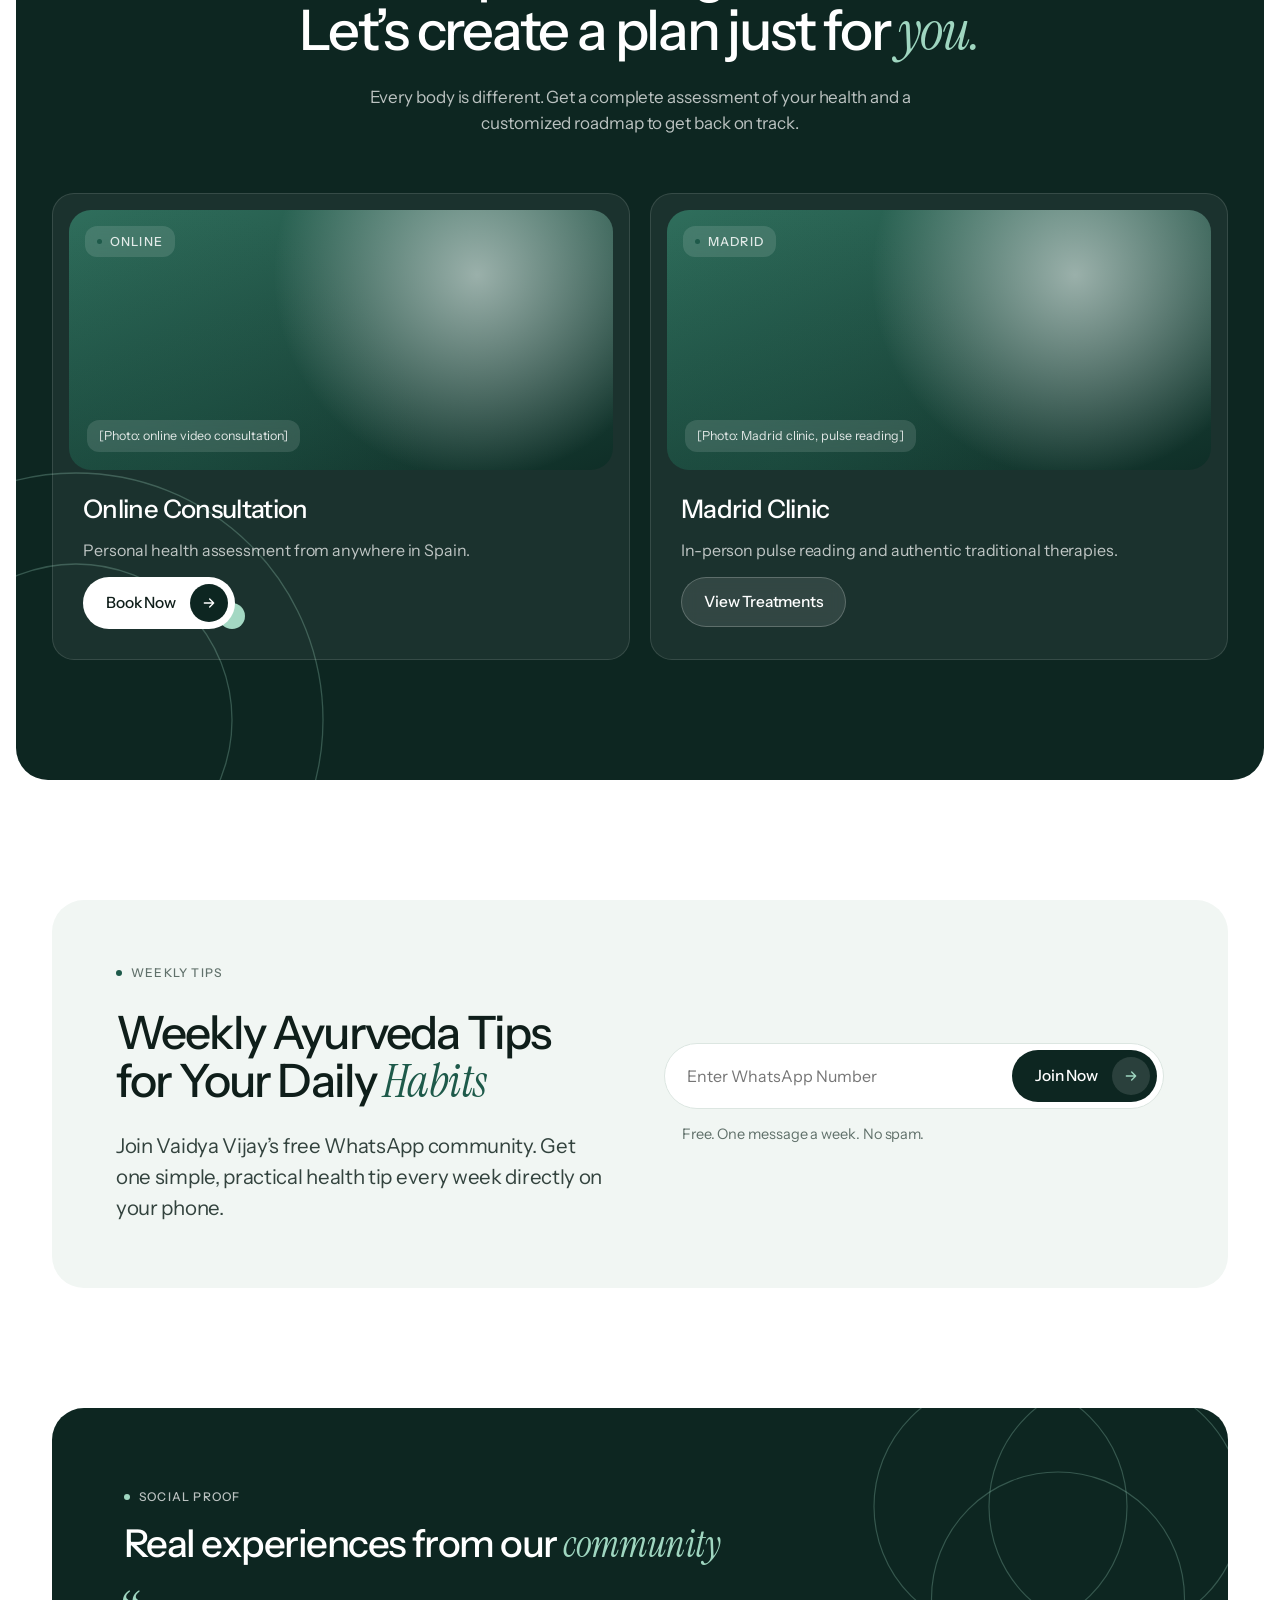
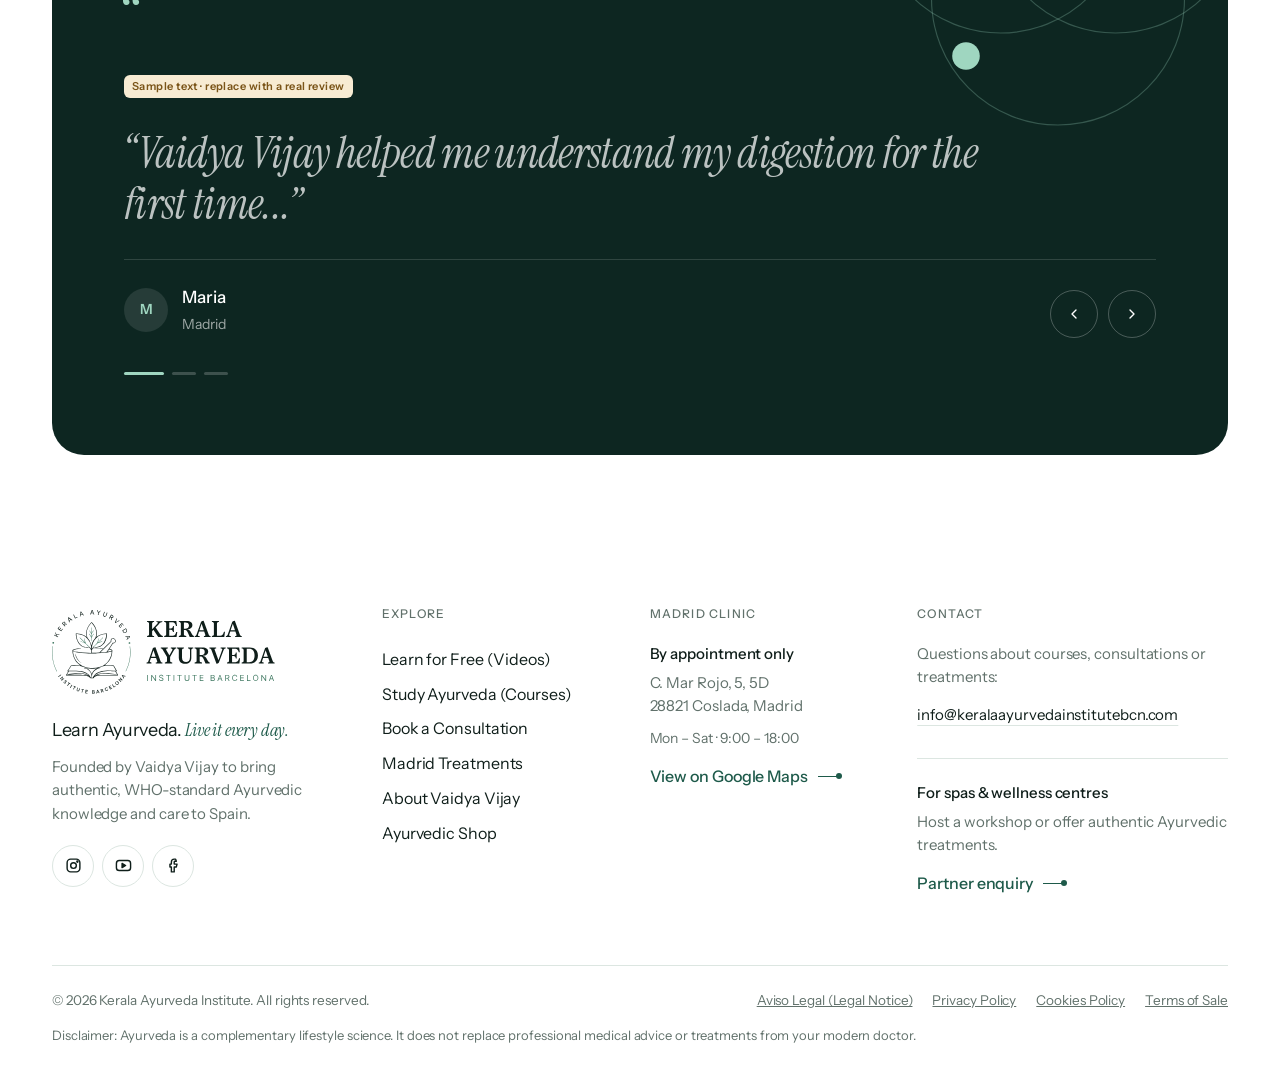
==== commit 65d963d3: "Update index.html" ====
--- a/v2/index.html
+++ b/v2/index.html
@@ -166,13 +166,13 @@
 <div style="position:relative;display:flex;flex-direction:column;gap:36px">
 <div style="display:flex;flex-wrap:wrap;justify-content:space-between;align-items:flex-end;gap:20px">
 <div style="display:flex;flex-direction:column;gap:18px"><p class="eyebrow">Social proof</p><h2 class="h2" style="font-size:clamp(28px,3vw,40px)">Real experiences from our <span class="serif">community</span></h2></div>
-<div class="ctrl"><button type="button" data-prev aria-label="Previous review"><svg viewBox="0 0 24 24" fill="none" stroke="currentColor" stroke-width="2" stroke-linecap="round" stroke-linejoin="round"><path d="m15 18-6-6 6-6"/></svg></button><button type="button" data-next aria-label="Next review"><svg viewBox="0 0 24 24" fill="none" stroke="currentColor" stroke-width="2" stroke-linecap="round" stroke-linejoin="round"><path d="m9 18 6-6-6-6"/></svg></button></div>
 </div>
 <span class="qmark" aria-hidden="true">“</span>
 <div class="slides">
 <div class="slide"><span class="note" style="align-self:flex-start">Sample text · replace with a real review</span><p class="quote">“Vaidya Vijay helped me understand my digestion for the first time...”</p><div class="person"><span class="av">M</span><div><b>Maria</b><span>Madrid</span></div></div></div>
 <div class="slide"><span class="note" style="align-self:flex-start">Sample text · replace with a real review</span><p class="quote">“The Wellness Consultant course is amazing. It’s not complicated...”</p><div class="person"><span class="av">E</span><div><b>Elena</b><span>Barcelona</span></div></div></div>
 <div class="slide"><span class="note" style="align-self:flex-start">Sample text · replace with a real review</span><p class="quote">“I booked an Abhyanga massage. It took away weeks of stress...”</p><div class="person"><span class="av">C</span><div><b>Carlos</b><span>Valencia</span></div></div></div>
+<div class="ctrl ctrl-in"><button type="button" data-prev aria-label="Previous review"><svg viewBox="0 0 24 24" fill="none" stroke="currentColor" stroke-width="2" stroke-linecap="round" stroke-linejoin="round"><path d="m15 18-6-6 6-6"/></svg></button><button type="button" data-next aria-label="Next review"><svg viewBox="0 0 24 24" fill="none" stroke="currentColor" stroke-width="2" stroke-linecap="round" stroke-linejoin="round"><path d="m9 18 6-6-6-6"/></svg></button></div>
 </div>
 <div class="dots" aria-hidden="true"><i></i><i></i><i></i></div>
 </div>
--- a/v2/site.css
+++ b/v2/site.css
@@ -105,9 +105,14 @@
 .site-header.scrolled .lang button[aria-pressed=true] span,.site-header.on-light .lang button[aria-pressed=true] span{color:#fff}
 .site-header .btn{min-height:44px;font-size:14.5px}
 .site-header .btn .ico{width:32px;height:32px}
-.burger{display:none;width:46px;height:46px;border-radius:50%;border:1px solid currentColor;background:none;color:inherit;cursor:pointer;place-items:center}
-.burger span{display:block;width:16px;height:1.5px;background:currentColor;margin:4px auto;transition:.3s}
-.mnav{position:fixed;inset:0;z-index:60;background:var(--deep);color:#fff;padding:24px 24px 32px;display:flex;flex-direction:column;opacity:0;pointer-events:none;transition:.4s var(--ease)}
+.burger{display:none;position:relative;flex:none;width:46px;height:46px;border-radius:50%;border:1px solid currentColor;background:none;color:inherit;cursor:pointer;padding:0}
+.burger span{position:absolute;left:50%;top:50%;width:18px;height:1.5px;margin:-.75px 0 0 -9px;border-radius:2px;background:currentColor;transition:transform .35s var(--ease)}
+.burger span:first-child{transform:translateY(-3.5px)}
+.burger span:last-child{transform:translateY(3.5px)}
+.burger.x{display:block}
+.burger.x span:first-child{transform:rotate(45deg)}
+.burger.x span:last-child{transform:rotate(-45deg)}
+.mnav{position:fixed;inset:0;z-index:60;background:var(--deep);color:#fff;padding:15px 20px 28px;overflow-y:auto;overscroll-behavior:contain;display:flex;flex-direction:column;opacity:0;pointer-events:none;transition:.4s var(--ease)}
 .mnav.open{opacity:1;pointer-events:auto}
 .mnav .top{display:flex;justify-content:space-between;align-items:center}
 .mnav nav{display:flex;flex-direction:column;margin-top:40px}
@@ -252,6 +257,8 @@
 .slide{position:absolute;inset:0;display:flex;flex-direction:column;gap:30px;opacity:0;transform:translateY(16px);transition:.7s var(--ease);pointer-events:none}
 .slide.on{opacity:1;transform:none;position:relative;pointer-events:auto}
 .ctrl{display:flex;gap:10px}
+.ctrl-in{position:absolute;right:0;bottom:-2px;z-index:2}
+.slides .person{padding-right:120px}
 .ctrl button{width:48px;height:48px;border-radius:50%;border:1px solid rgba(255,255,255,.25);background:transparent;color:#fff;cursor:pointer;display:grid;place-items:center;transition:.3s}
 .ctrl button:hover{background:#fff;color:var(--deep)}
 .ctrl button svg{width:16px;height:16px}
@@ -287,6 +294,12 @@
 .pill{display:inline-flex;align-items:center;gap:8px;padding:8px 14px;border-radius:999px;background:var(--tint);font-size:14.5px;color:var(--ink);font-weight:500}
 .pill svg{width:15px;height:15px;color:var(--primary)}
 .dark .pill{background:rgba(255,255,255,.08);color:#fff}
+
+/* glimpse card */
+.glimpse{display:flex;gap:16px;align-items:center;padding:14px;border-radius:18px;background:rgba(255,255,255,.07);border:1px solid rgba(255,255,255,.12);text-decoration:none;transition:background .3s}
+.glimpse:hover{background:rgba(255,255,255,.11)}
+.glimpse .glimpse-img{min-height:76px;width:76px;flex:none;border-radius:12px;padding:0}
+.glimpse .glimpse-txt{font-size:14.5px;line-height:1.5}
 
 /* faq */
 .faq{border-top:1px solid var(--line)}
@@ -458,3 +471,65 @@
   .wa-float{padding:0 7px}
   .btn{white-space:normal}
 }
+
+/* ---------- mobile polish (≤760px) ---------- */
+@media (max-width:760px){
+  /* spacing scale: 72 section · 48 small · 40/22 panel · 24 card */
+  .section{padding:72px 0}
+  .section-sm{padding:48px 0}
+  main > section[style*="padding:0 0 120px"]{padding:0 0 72px!important}
+  main > section[style*="padding:0 0 40px"]{padding:0 0 24px!important}
+  main > section[style*="padding:40px 0 40px"],main > section[style*="padding:60px 0 40px"]{padding:24px 0!important}
+  main > section[style*="padding:8px 0 56px"]{padding:0 0 40px!important}
+  .tx-wrap .wrap{display:flex;flex-direction:column}
+  .panel,.panel[style]{padding:40px 22px!important;border-radius:24px}
+  .panel.dark[style*="padding:16px"]{padding:12px!important}
+  .dark-band{margin:0 8px;border-radius:24px}
+  .head{margin-bottom:28px;gap:16px}
+  .page-hero{padding:112px 0 48px}
+  .card{padding:24px}
+  .card > .num[style]{margin-top:32px!important}
+  .card > h3[style*="margin-top"]{margin-top:28px!important}
+  .step-card{padding:24px;gap:10px}
+  .step-card .n{font-size:40px}
+  .faq summary{padding:20px 0}
+  .site-footer{padding:56px 0 28px}
+  .stack-m > .ph{min-height:220px!important}
+  .section .split > .ph{min-height:280px!important}
+  .stack-m > .ph.dark{min-height:300px!important}
+  .foot-grid{gap:36px;padding-bottom:40px}
+  .wa-float{right:16px;bottom:16px}
+  /* header */
+  .logo{height:50px}
+  .site-header .bar{height:72px}
+  /* buttons stay on one line */
+  .btn{white-space:nowrap;font-size:15px}
+  .tx-book .btn{white-space:normal}
+  /* decorative solid dots never sit on text */
+  .deco .fill{display:none}
+  /* weekly tips form stacks */
+  .inline-form{flex-direction:column;align-items:stretch;border-radius:22px;padding:8px;gap:8px}
+  .inline-form input{height:48px;padding:0 14px}
+  .inline-form .btn{justify-content:space-between;width:100%}
+  .panel.tint .split .copy{gap:16px}
+  /* testimonial */
+  .quote{font-size:28px}
+  .qmark{font-size:52px}
+  .slides{min-height:0}
+  .slides .person{padding-right:108px}
+  .ctrl button{width:44px;height:44px}
+  /* split heroes: copy first, shorter photo after */
+  .page-hero .split{gap:36px}
+  .page-hero .split > .ph:first-child{order:2}
+  .page-hero .split > .ph{min-height:360px!important;border-radius:180px 180px 24px 24px!important}
+  .page-hero .split > .ph img{object-position:50% 15%}
+  /* steps: no progress line on mobile */
+  .steps-line{display:none}
+  /* Madrid glimpse card stacks */
+  .glimpse{flex-direction:column;align-items:stretch;gap:14px}
+  .glimpse .glimpse-img{width:100%;min-height:140px}
+  .glimpse .glimpse-txt .link{display:flex;margin-top:12px}
+  .price{font-size:44px}
+  /* WhatsApp question card */
+  .panel.tint[style*="justify-content:space-between"]{gap:24px!important}
+}
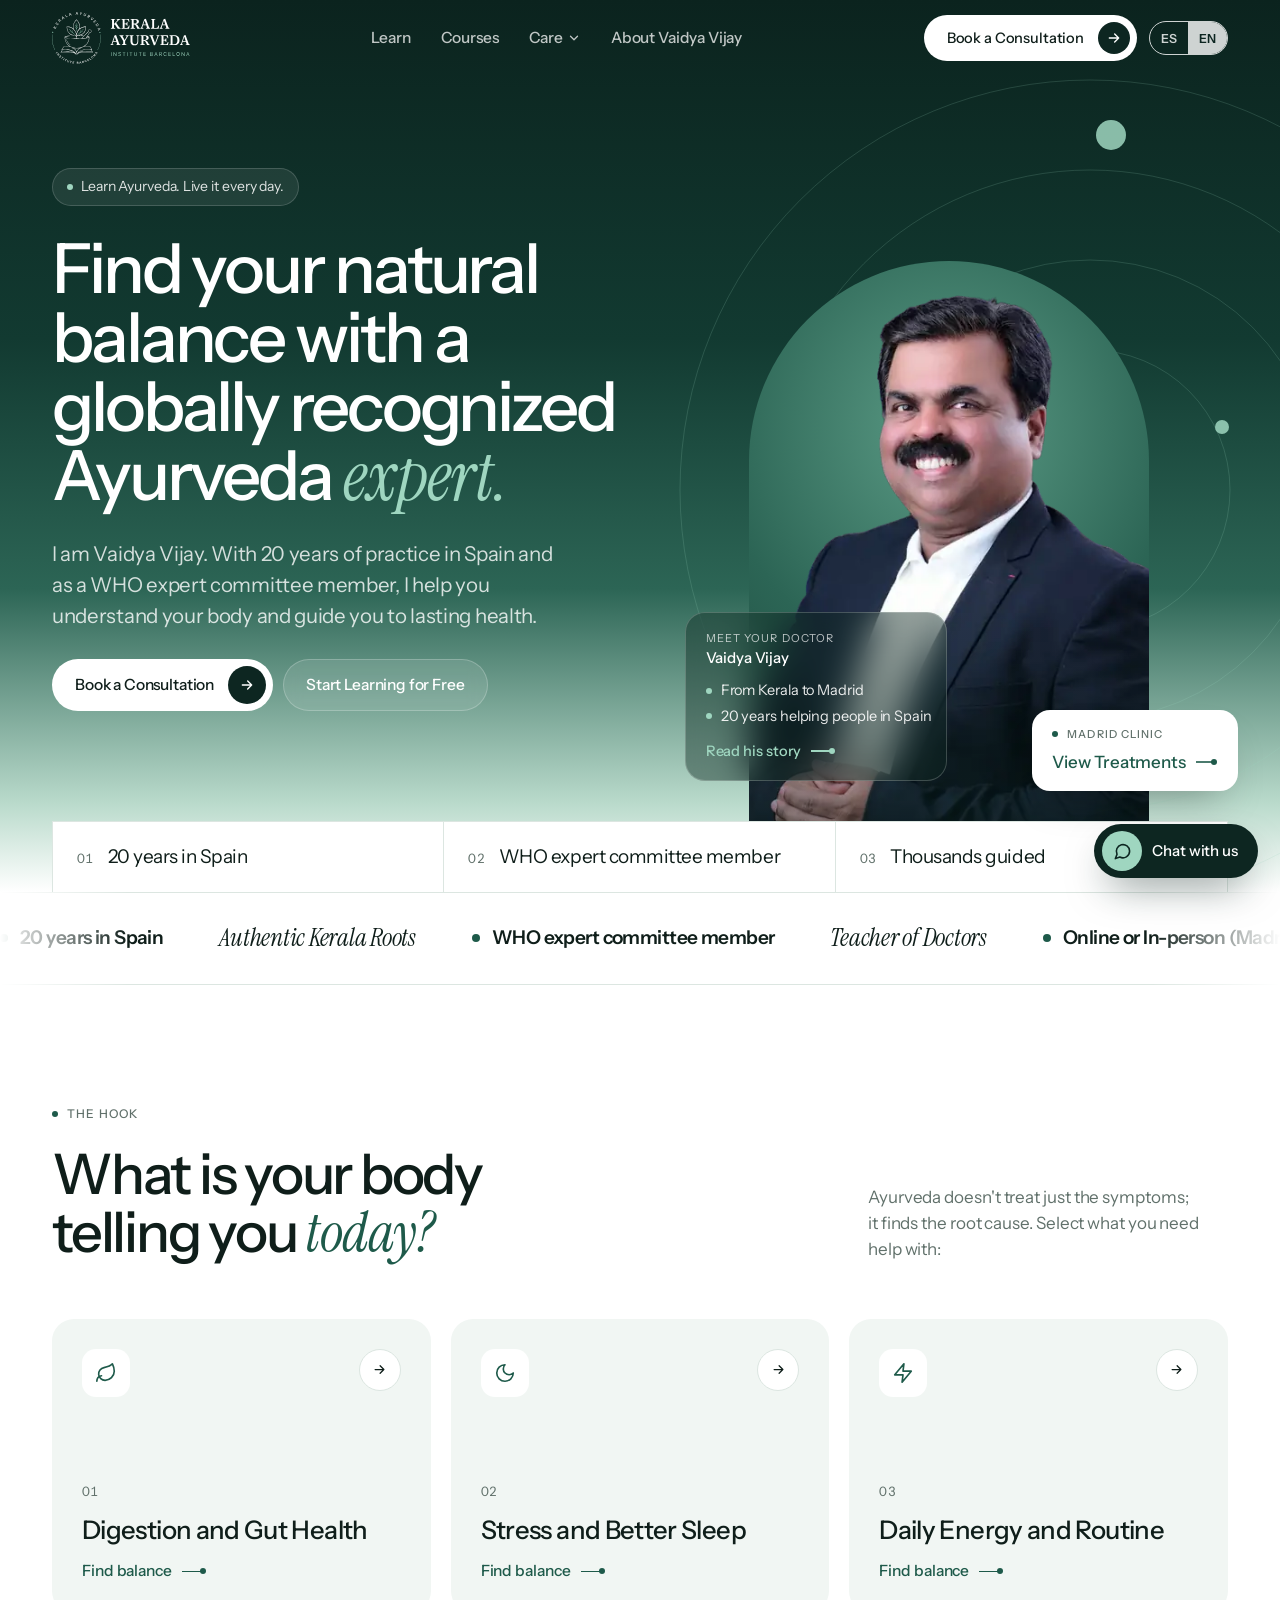
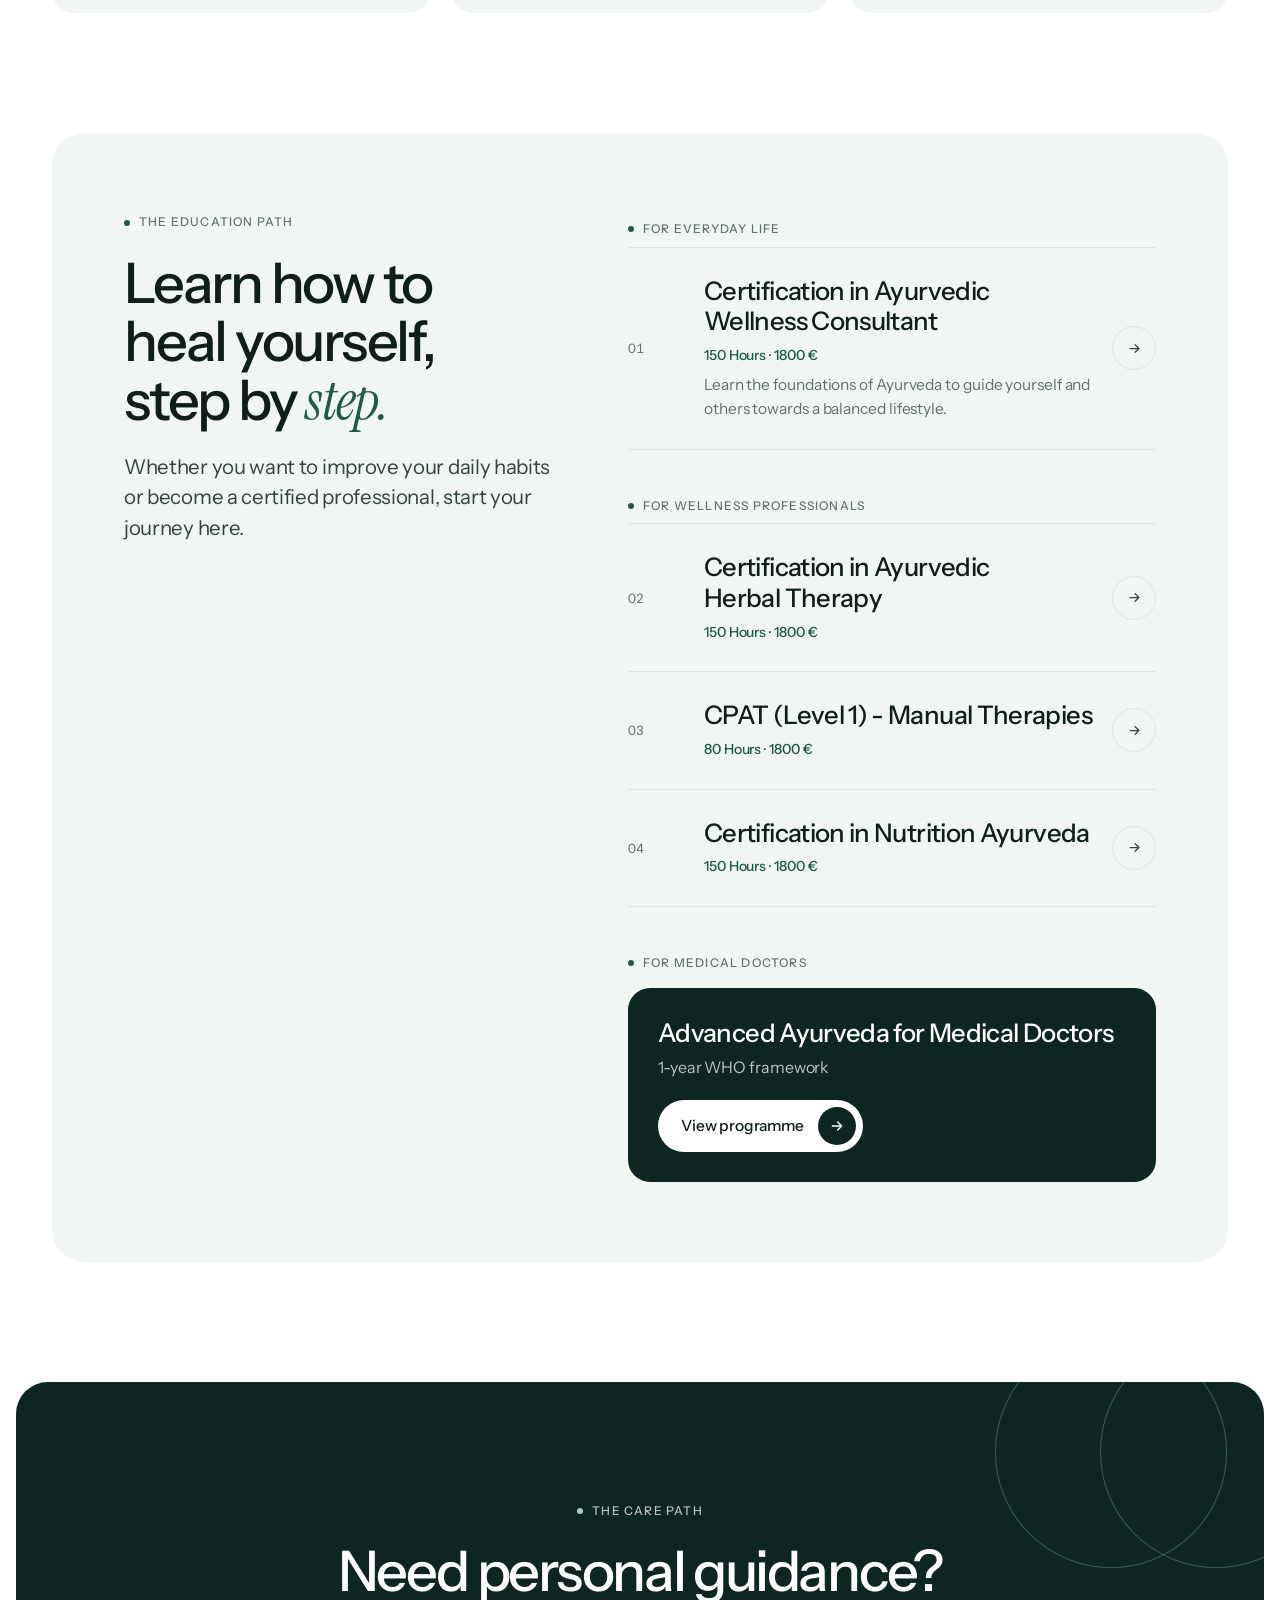
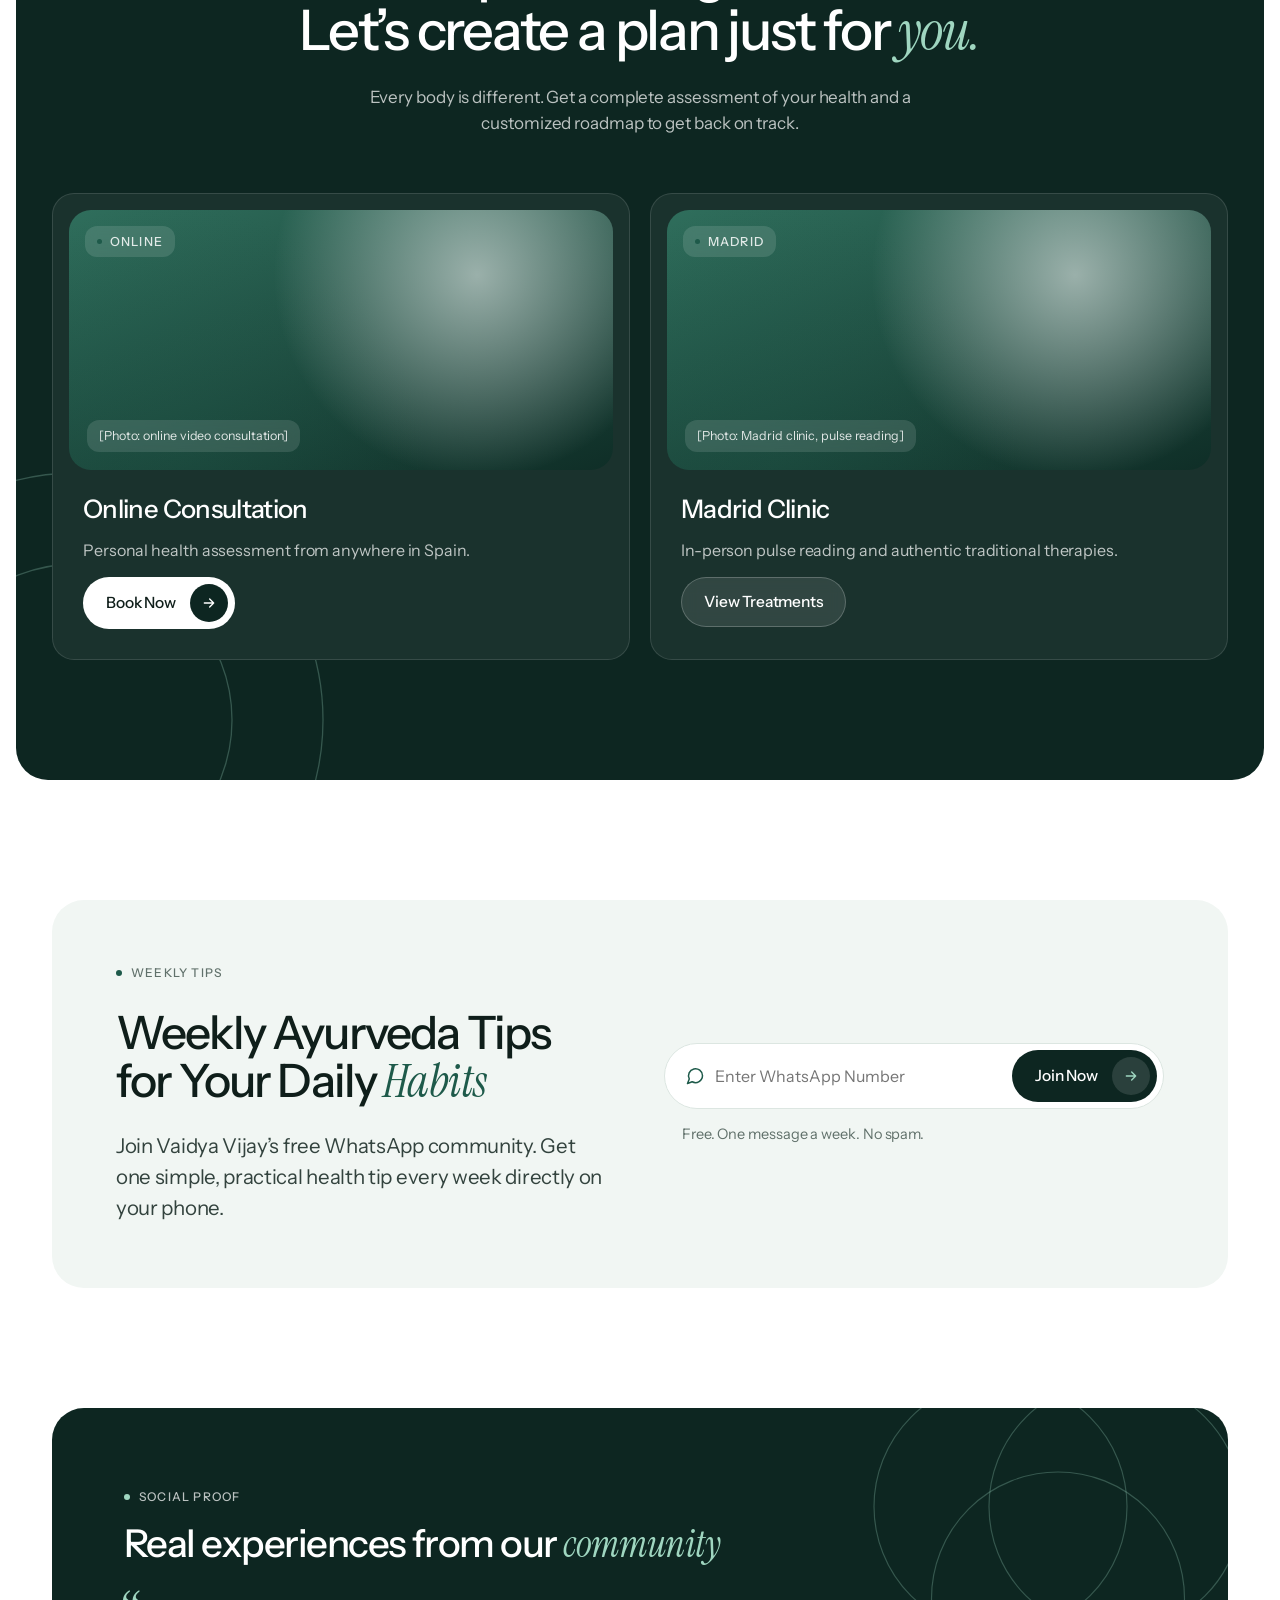
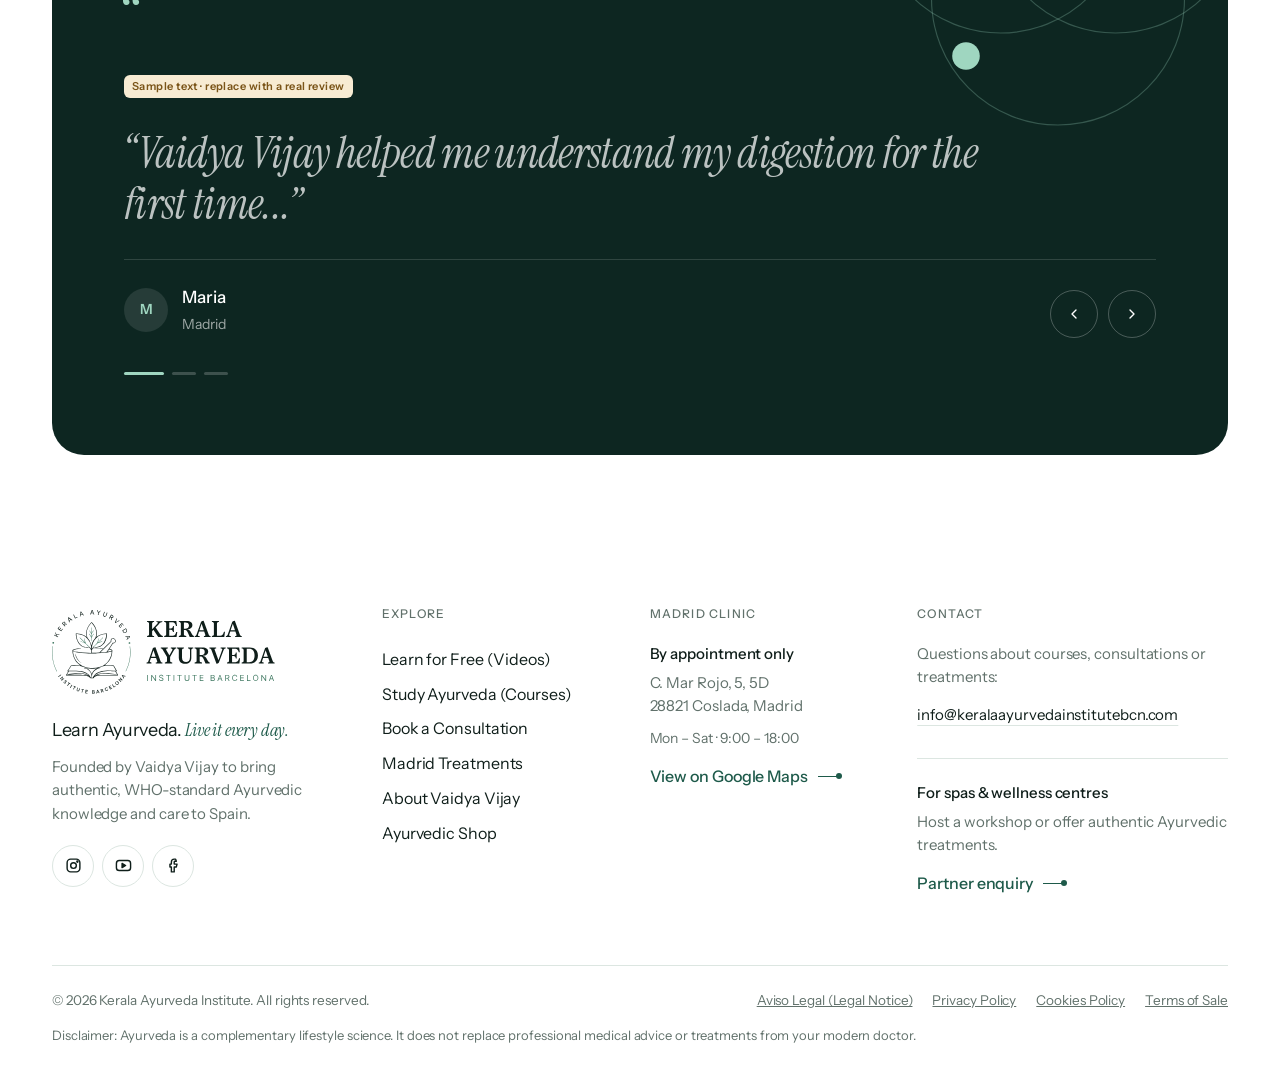
==== commit 00794463: "Update index.html" ====
--- a/v2/index.html
+++ b/v2/index.html
@@ -30,10 +30,10 @@
 </div>
 </div>
 <div class="hero-visual" data-rv>
-<div class="arch photo"><img src="img/vijay.webp" alt="Vaidya Vijay" decoding="async"></div>
+<div class="arch photo cut" style="--h:100%"><img src="img/vj-hero.webp" alt="Vaidya Vijay" decoding="async" fetchpriority="high"></div>
 <a class="glass-card" href="about.html">
 <div class="gc-top"><span class="gc-k">Meet your doctor<b>Vaidya Vijay</b></span></div>
-<p>From Kerala to Madrid: 20 years helping people in Spain find their balance.</p>
+<ul class="gc-list"><li>From Kerala to Madrid</li><li>20 years helping people in Spain</li></ul>
 <span class="link">Read his story <span class="bar"></span></span>
 </a>
 <a class="float-card" href="treatments.html"><span class="eyebrow">Madrid Clinic</span><b>View Treatments <svg width="22" height="10" viewBox="0 0 22 10" fill="none" stroke="currentColor" stroke-width="1.6"><path d="M0 5h17"/><circle cx="18" cy="5" r="3" fill="currentColor" stroke="none"/></svg></b></a>
@@ -151,7 +151,7 @@
 <p class="lead" data-rv>Join Vaidya Vijay’s free WhatsApp community. Get one simple, practical health tip every week directly on your phone.</p>
 </div>
 <div data-rv>
-<form class="inline-form"><label class="sr" for="wa-home">WhatsApp number</label><input id="wa-home" type="tel" placeholder="Enter WhatsApp Number"><button class="btn btn-dark" type="submit">Join Now<span class="ico"><svg viewBox="0 0 24 24" fill="none" stroke="currentColor" stroke-width="2" stroke-linecap="round" stroke-linejoin="round"><path d="M5 12h14M13 6l6 6-6 6"/></svg></span></button></form>
+<form class="inline-form"><label class="wa-field" for="wa-home"><svg class="wa-ic" viewBox="0 0 24 24" fill="none" stroke="currentColor" stroke-width="1.8" stroke-linecap="round" stroke-linejoin="round" aria-hidden="true"><path d="M21 11.5a8.4 8.4 0 0 1-12.4 7.4L3 21l2.1-5.5A8.4 8.4 0 1 1 21 11.5Z"/></svg><span class="sr">WhatsApp number</span><input id="wa-home" name="whatsapp" type="tel" inputmode="tel" autocomplete="tel" placeholder="Enter WhatsApp Number"></label><button class="btn btn-dark" type="submit">Join Now<span class="ico"><svg viewBox="0 0 24 24" fill="none" stroke="currentColor" stroke-width="2" stroke-linecap="round" stroke-linejoin="round"><path d="M5 12h14M13 6l6 6-6 6"/></svg></span></button></form>
 <p class="small" style="margin:14px 0 0 18px">Free. One message a week. No spam.</p>
 </div>
 </div>
--- a/v2/site.css
+++ b/v2/site.css
@@ -533,3 +533,50 @@
   /* WhatsApp question card */
   .panel.tint[style*="justify-content:space-between"]{gap:24px!important}
 }
+/* ---------- round 4: cut-out portraits, background layering, WA field ---------- */
+.photo.cut{background:radial-gradient(120% 90% at 50% 30%,#5C9C86 0%,#2C6555 48%,#173F35 100%)}
+.photo.cut > img{inset:auto;top:var(--top,6%);left:50%;transform:translateX(-50%);height:var(--h,100%);width:auto;max-width:none;object-fit:contain;object-position:50% 0}
+.photo.cut::after{background:linear-gradient(180deg,transparent 72%,rgba(13,38,33,.38))}
+.arch.photo.cut::after{background:linear-gradient(180deg,transparent 62%,rgba(13,38,33,.45))}
+.gc-list{list-style:none;margin:0;padding:0;display:flex;flex-direction:column;gap:7px}
+.gc-list li{display:flex;align-items:center;gap:9px;font-size:14.5px;line-height:1.3;color:rgba(255,255,255,.9);white-space:nowrap}
+.gc-list li::before{content:"";width:6px;height:6px;border-radius:50%;background:var(--mint);flex:none}
+/* decorative rings always sit behind content */
+.deco,.rings,.hero .orb{z-index:0}
+:where(.panel,.dark-band,.section,.page-hero,.hero,.card) > :where(:not(.deco):not(.rings):not(.orb)){position:relative;z-index:1}
+.dark .step-card:not(.light),.dark-band .step-card:not(.light){background:#1A322D}
+.dark .step-card:not(.light):hover,.dark-band .step-card:not(.light):hover{background:#203A34}
+.dark-band .card.hover[style]{background:#1A322D!important}
+/* grid children never force overflow */
+.split > *,.panel-grid > *,.hero-grid > *,.grid-2 > *,.grid-3 > *{min-width:0}
+/* WhatsApp join field */
+.wa-field{flex:1;min-width:0;display:flex;align-items:center;gap:10px;padding:0 6px 0 14px;cursor:text}
+.wa-field .wa-ic{width:20px;height:20px;flex:none;color:var(--primary)}
+.inline-form .wa-field input{padding:0;height:44px;flex:1;width:100%}
+@media (max-width:760px){
+  .inline-form{background:none;border:0;padding:0;border-radius:0;gap:10px;box-shadow:none!important}
+  .wa-field{flex:none;height:58px;padding:0 18px;background:#fff;border:1.5px solid var(--line);border-radius:16px;transition:border-color .2s,box-shadow .2s}
+  .wa-field:focus-within{border-color:var(--primary);box-shadow:0 0 0 4px rgba(30,90,74,.12)}
+  .inline-form .wa-field input{height:100%;font-size:17px}
+  .inline-form .btn{height:56px;width:100%;justify-content:space-between;padding-left:24px}
+  .inline-form + .small{margin:12px 0 0!important;text-align:center}
+  /* home hero: one compact card below the face */
+  .hero-visual{height:460px}
+  .arch{width:100%;left:0;right:0;margin:0 auto;border-radius:200px 200px 0 0}
+  .float-card{display:none}
+  .glass-card{left:12px;right:12px;bottom:12px;width:auto;padding:16px 18px;gap:10px;background:rgba(13,38,33,.6);border-radius:18px}
+  .glass-card .gc-k b{font-size:17px}
+  .gc-list li{font-size:14px}
+  /* courses doctors panel */
+  .panel.dark[style*="padding:16px"] .stack-m > div:first-child{padding:28px 14px 4px!important}
+  .stack-m .btn{white-space:normal;width:100%;justify-content:space-between;text-align:left;line-height:1.25}
+  .stack-m > .ph.photo.cut{min-height:320px!important}
+  /* page-hero rings: halo behind the portrait, never across copy */
+  .page-hero .rings{right:-300px;top:-300px;width:520px;height:520px;opacity:.45}
+  .page-hero:has(.ph.photo) .rings{top:auto;bottom:-140px;right:50%;transform:translateX(50%);width:600px;height:600px;opacity:.8}
+  .page-hero .split > .ph.cut img{object-position:50% 0}
+}
+@media (max-width:760px){
+  .hero .orb{display:none}
+  .deco circle{stroke:rgba(159,214,192,.16)}
+}
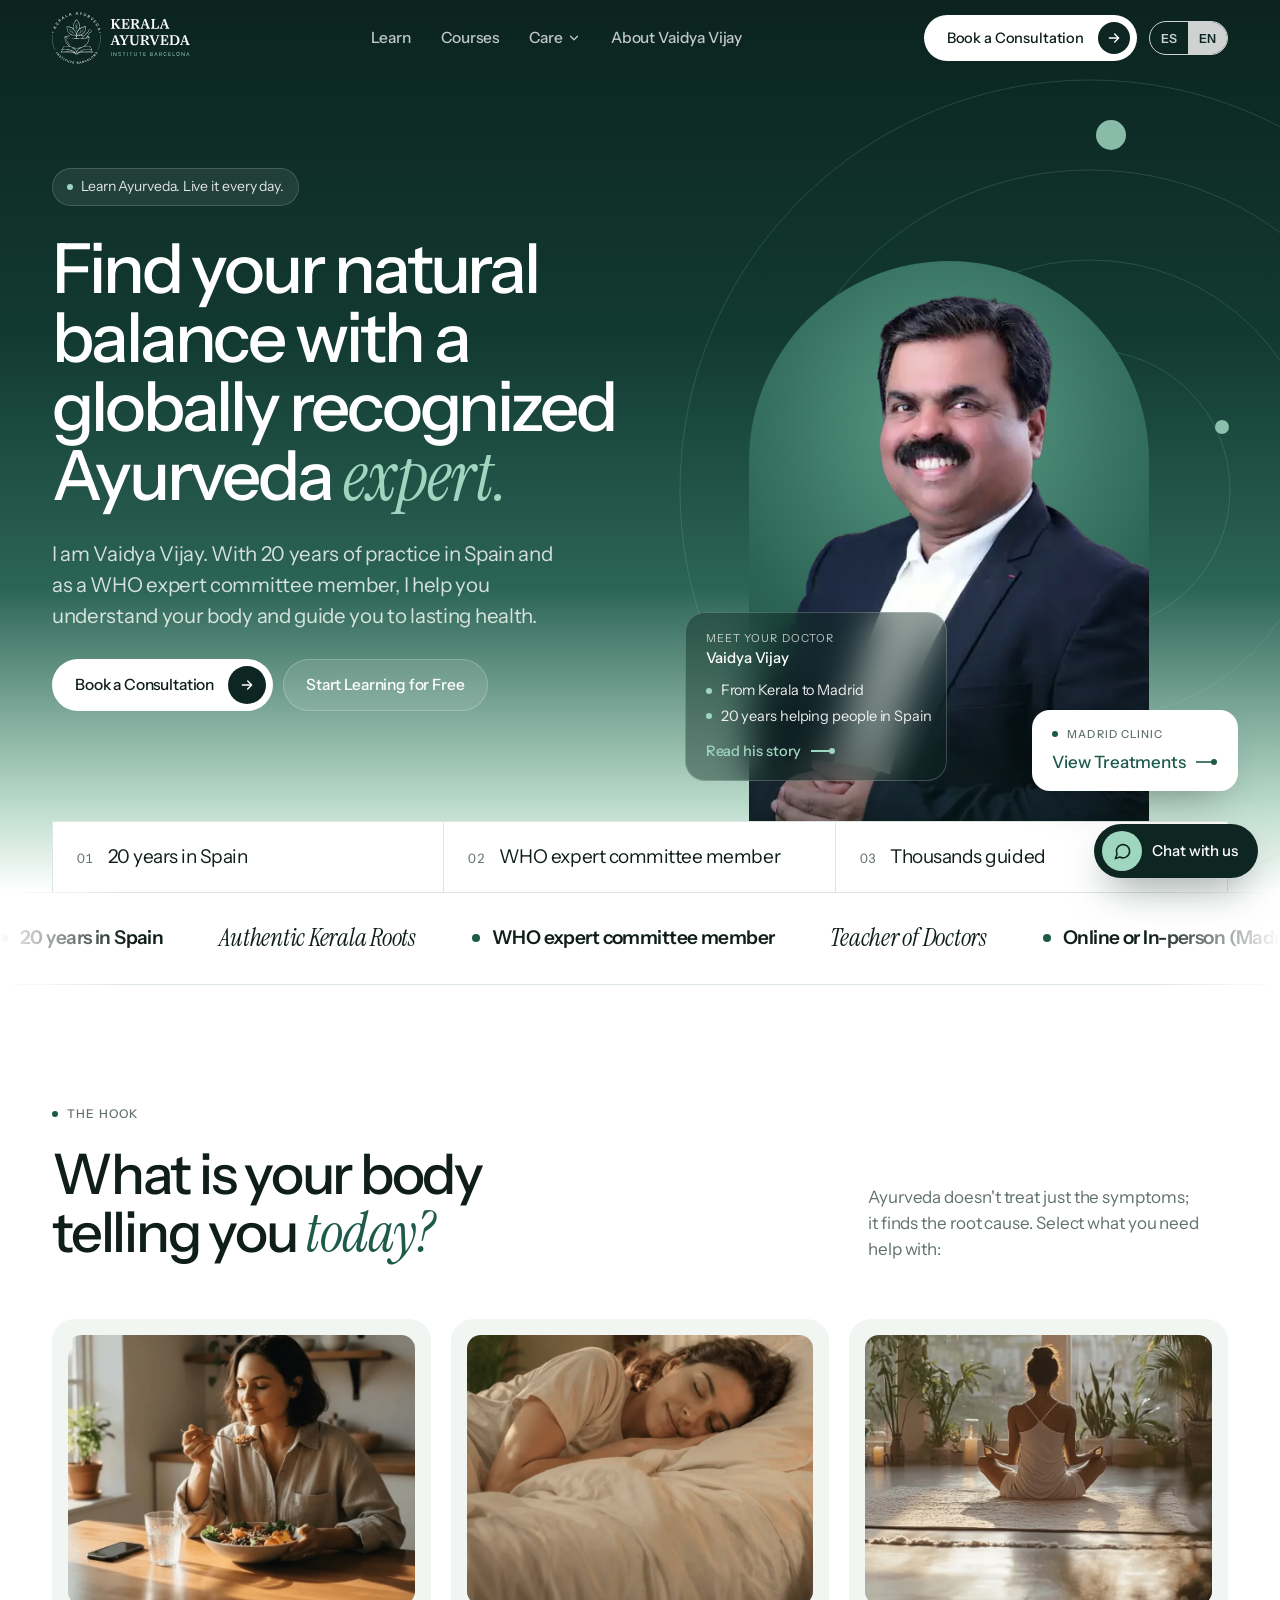
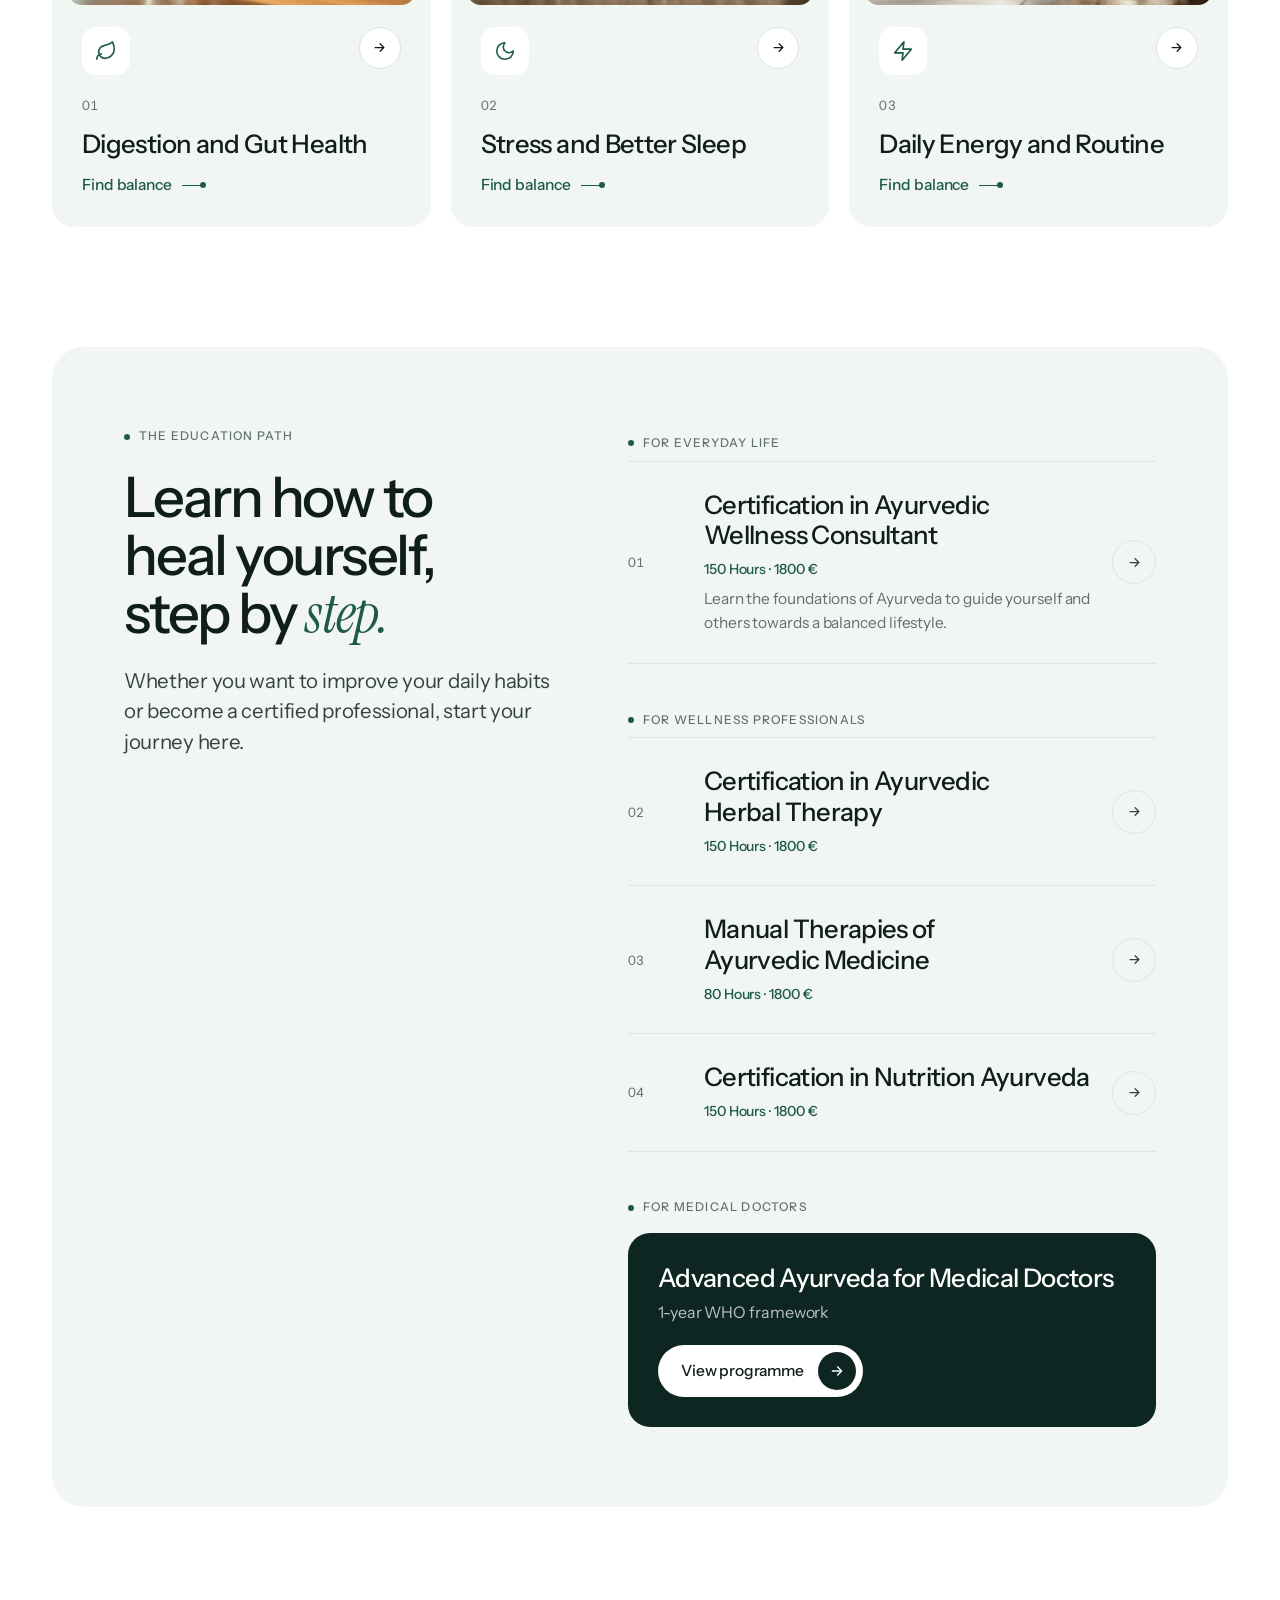
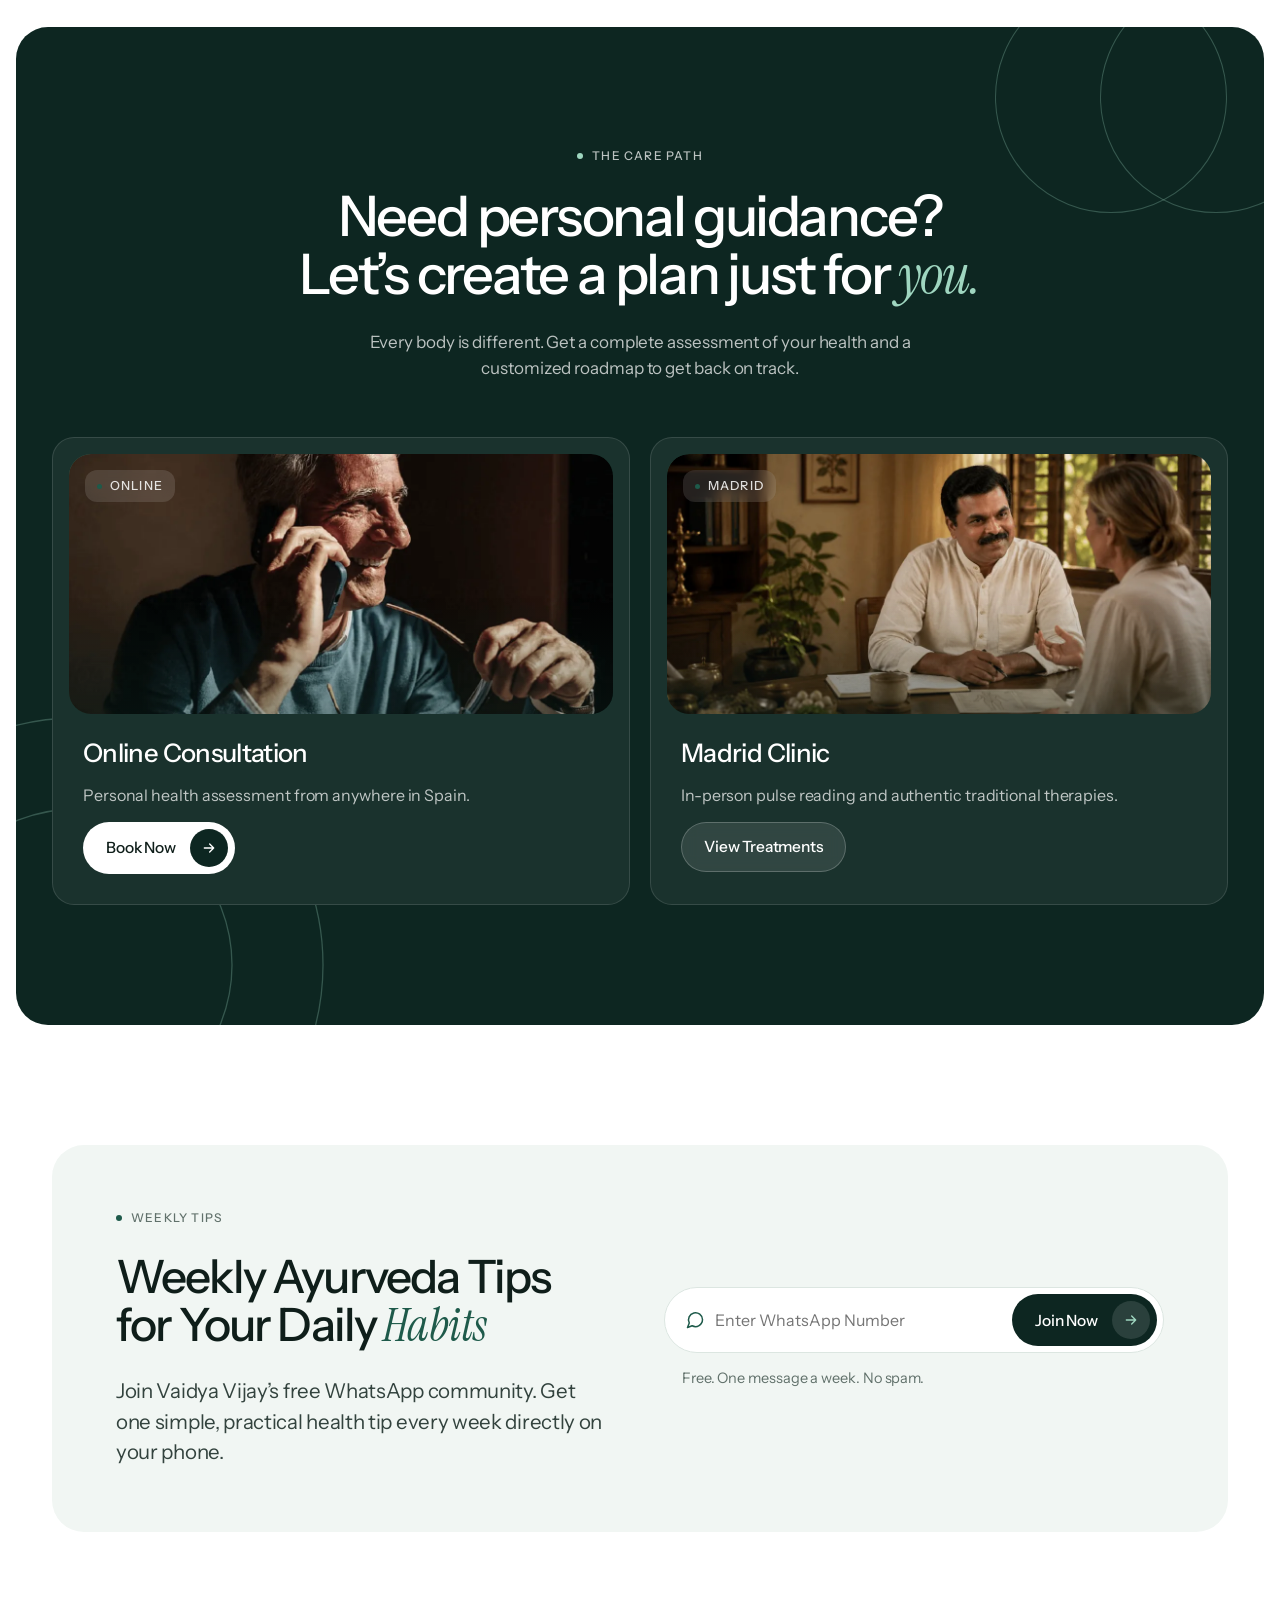
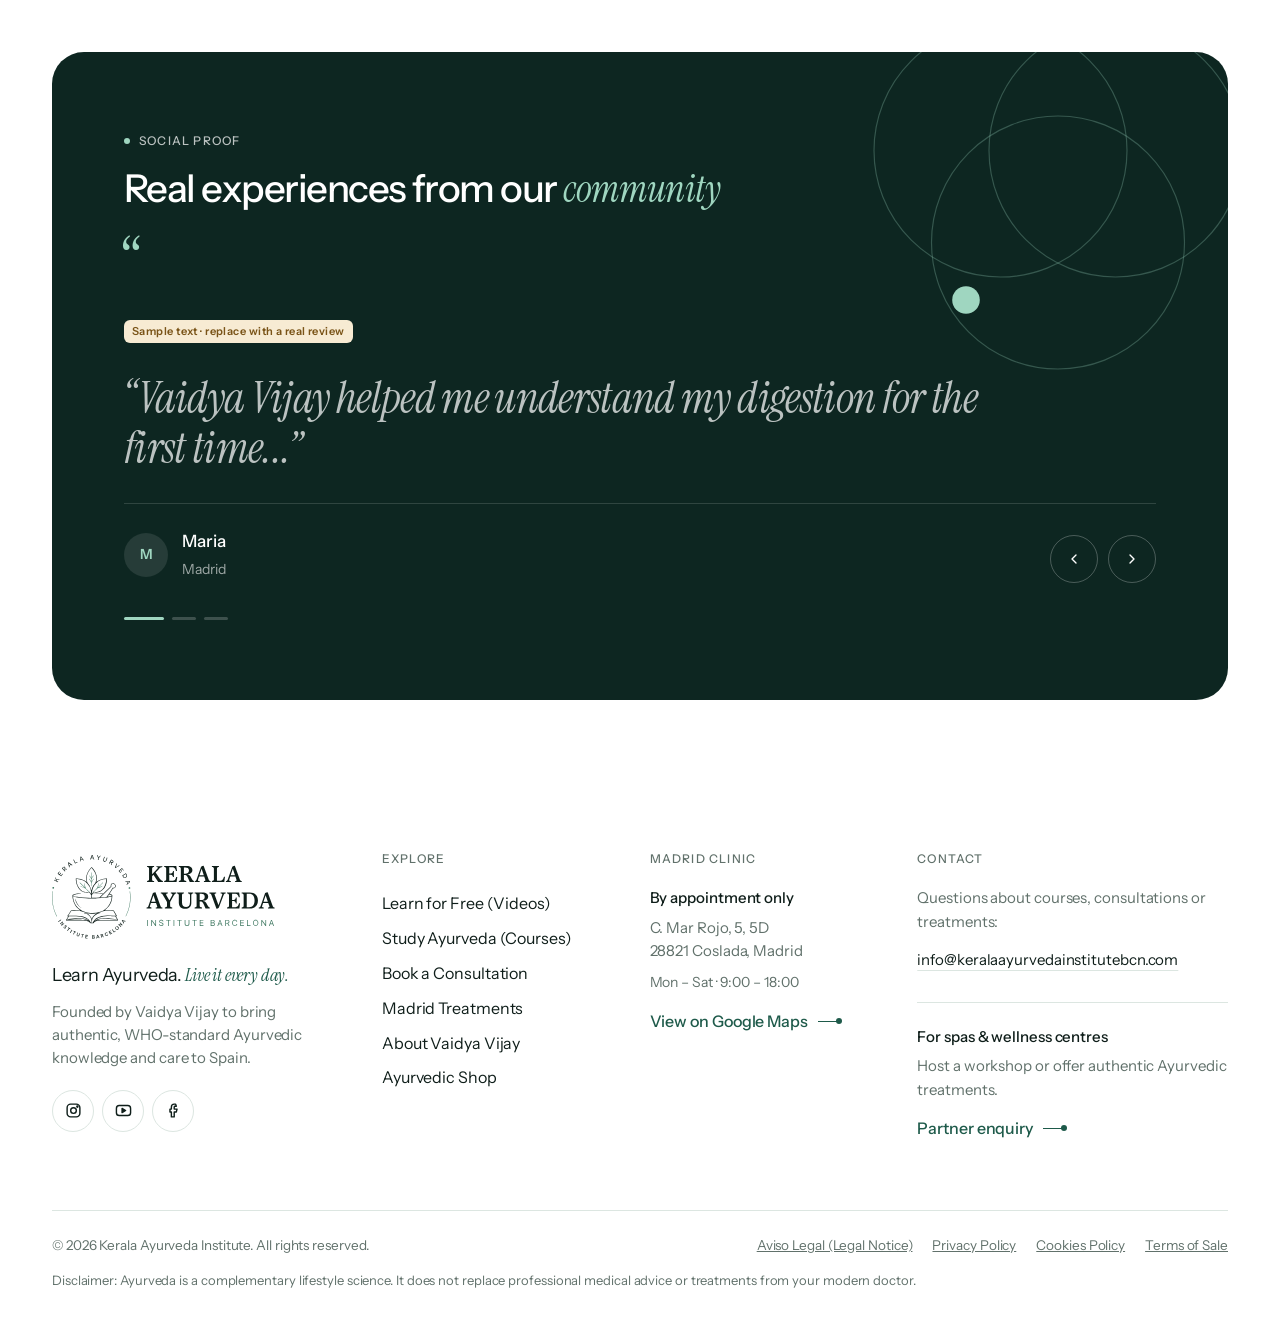
==== commit 658f879e: "Update index.html" ====
--- a/v2/index.html
+++ b/v2/index.html
@@ -60,20 +60,23 @@
 </div>
 <div class="grid-3">
 <a class="card" href="learn.html">
+<div class="ph photo hook-img"><img src="img/hook-digestion.webp" alt="Digestion and Gut Health" loading="lazy" decoding="async"></div>
 <div class="top"><span class="ic"><svg viewBox="0 0 24 24" fill="none" stroke="currentColor" stroke-width="1.8" stroke-linecap="round" stroke-linejoin="round"><path d="M11 20A7 7 0 0 1 9.8 6.1C15.5 5 17 4.5 19 2c1 2 2 4.2 2 8 0 5.5-4.8 10-10 10Z"/><path d="M2 21c0-3 1.9-5.4 5.1-6"/></svg></span><span class="go"><svg viewBox="0 0 24 24" fill="none" stroke="currentColor" stroke-width="2" stroke-linecap="round" stroke-linejoin="round"><path d="M5 12h14M13 6l6 6-6 6"/></svg></span></div>
-<span class="num" style="margin-top:70px">01</span>
+<span class="num" style="margin-top:6px">01</span>
 <h3 class="h3">Digestion and Gut Health</h3>
 <span class="link">Find balance <span class="bar"></span></span>
 </a>
 <a class="card" href="learn.html">
+<div class="ph photo hook-img"><img src="img/hook-sleep.webp" alt="Stress and Better Sleep" loading="lazy" decoding="async"></div>
 <div class="top"><span class="ic"><svg viewBox="0 0 24 24" fill="none" stroke="currentColor" stroke-width="1.8" stroke-linecap="round" stroke-linejoin="round"><path d="M12 3a6 6 0 0 0 9 9 9 9 0 1 1-9-9Z"/></svg></span><span class="go"><svg viewBox="0 0 24 24" fill="none" stroke="currentColor" stroke-width="2" stroke-linecap="round" stroke-linejoin="round"><path d="M5 12h14M13 6l6 6-6 6"/></svg></span></div>
-<span class="num" style="margin-top:70px">02</span>
+<span class="num" style="margin-top:6px">02</span>
 <h3 class="h3">Stress and Better Sleep</h3>
 <span class="link">Find balance <span class="bar"></span></span>
 </a>
 <a class="card" href="learn.html">
+<div class="ph photo hook-img"><img src="img/hook-energy.webp" alt="Daily Energy and Routine" loading="lazy" decoding="async"></div>
 <div class="top"><span class="ic"><svg viewBox="0 0 24 24" fill="none" stroke="currentColor" stroke-width="1.8" stroke-linecap="round" stroke-linejoin="round"><path d="M13 2 3 14h9l-1 8 10-12h-9l1-8z"/></svg></span><span class="go"><svg viewBox="0 0 24 24" fill="none" stroke="currentColor" stroke-width="2" stroke-linecap="round" stroke-linejoin="round"><path d="M5 12h14M13 6l6 6-6 6"/></svg></span></div>
-<span class="num" style="margin-top:70px">03</span>
+<span class="num" style="margin-top:6px">03</span>
 <h3 class="h3">Daily Energy and Routine</h3>
 <span class="link">Find balance <span class="bar"></span></span>
 </a>
@@ -98,7 +101,7 @@
 <p class="eyebrow" data-rv style="margin-bottom:8px">For Wellness Professionals</p>
 <div class="rows" style="margin-bottom:40px">
 <a class="row-item" href="courses.html"><span class="num">02</span><div><h3 class="h3">Certification in Ayurvedic Herbal Therapy</h3><p class="meta">150 Hours · 1800 €</p></div><span class="go" aria-label="View details"><svg viewBox="0 0 24 24" fill="none" stroke="currentColor" stroke-width="2" stroke-linecap="round" stroke-linejoin="round"><path d="M5 12h14M13 6l6 6-6 6"/></svg></span></a>
-<a class="row-item" href="courses.html"><span class="num">03</span><div><h3 class="h3">CPAT (Level 1) - Manual Therapies</h3><p class="meta">80 Hours · 1800 €</p></div><span class="go" aria-label="View details"><svg viewBox="0 0 24 24" fill="none" stroke="currentColor" stroke-width="2" stroke-linecap="round" stroke-linejoin="round"><path d="M5 12h14M13 6l6 6-6 6"/></svg></span></a>
+<a class="row-item" href="courses.html"><span class="num">03</span><div><h3 class="h3">Manual Therapies of Ayurvedic Medicine</h3><p class="meta">80 Hours · 1800 €</p></div><span class="go" aria-label="View details"><svg viewBox="0 0 24 24" fill="none" stroke="currentColor" stroke-width="2" stroke-linecap="round" stroke-linejoin="round"><path d="M5 12h14M13 6l6 6-6 6"/></svg></span></a>
 <a class="row-item" href="courses.html"><span class="num">04</span><div><h3 class="h3">Certification in Nutrition Ayurveda</h3><p class="meta">150 Hours · 1800 €</p></div><span class="go" aria-label="View details"><svg viewBox="0 0 24 24" fill="none" stroke="currentColor" stroke-width="2" stroke-linecap="round" stroke-linejoin="round"><path d="M5 12h14M13 6l6 6-6 6"/></svg></span></a>
 </div>
 <p class="eyebrow" data-rv style="margin-bottom:16px">For Medical Doctors</p>
@@ -122,7 +125,7 @@
 </div>
 <div class="grid-2">
 <div class="card hover" style="background:rgba(255,255,255,.06);border:1px solid rgba(255,255,255,.12);padding:16px 16px 30px">
-<div class="ph dark zoom" style="min-height:260px"><span class="tag">Online</span><span>[Photo: online video consultation]</span></div>
+<div class="ph dark zoom photo" style="min-height:260px"><img src="img/care-online.webp" alt="Online consultation with Vaidya Vijay" loading="lazy" decoding="async"><span class="tag">Online</span></div>
 <div style="padding:10px 14px 0;display:flex;flex-direction:column;gap:14px">
 <h3 class="h3">Online Consultation</h3>
 <p>Personal health assessment from anywhere in Spain.</p>
@@ -130,7 +133,7 @@
 </div>
 </div>
 <div class="card hover" style="background:rgba(255,255,255,.06);border:1px solid rgba(255,255,255,.12);padding:16px 16px 30px">
-<div class="ph dark zoom" style="min-height:260px"><span class="tag">Madrid</span><span>[Photo: Madrid clinic, pulse reading]</span></div>
+<div class="ph dark zoom photo" style="min-height:260px"><img src="img/care-madrid.webp" alt="Consultation at the Madrid clinic" loading="lazy" decoding="async"><span class="tag">Madrid</span></div>
 <div style="padding:10px 14px 0;display:flex;flex-direction:column;gap:14px">
 <h3 class="h3">Madrid Clinic</h3>
 <p>In-person pulse reading and authentic traditional therapies.</p>
--- a/v2/site.css
+++ b/v2/site.css
@@ -580,3 +580,21 @@
   .hero .orb{display:none}
   .deco circle{stroke:rgba(159,214,192,.16)}
 }
+
+/* ---------- round 5: real images in placeholders ---------- */
+.card .hook-img{min-height:0;aspect-ratio:800/623;padding:0;margin:-14px -14px 8px;border-radius:calc(var(--r-md) - 8px)}
+.card .hook-img::after{display:none}
+.card:hover .hook-img img{transform:scale(1.04)}
+.hook-img img{transition:transform .8s var(--ease)}
+.ph.illo{background:#E9F0E4}
+.ph.illo::after{display:none}
+.ph.illo > img{object-position:50% 30%}
+.ph.course-img{min-height:0;aspect-ratio:1000/907;padding:0}
+.vid > img{position:absolute;inset:0;width:100%;height:100%;object-fit:cover}
+.vid::after{background:linear-gradient(180deg,rgba(13,38,33,0) 55%,rgba(13,38,33,.35))}
+.glimpse-img.photo::after{display:none}
+.glimpse-img.photo > img{object-position:50% 40%}
+@media (max-width:760px){
+  .card .hook-img{margin:-8px -8px 6px}
+  .ph.illo{min-height:0!important;aspect-ratio:1000/907}
+}
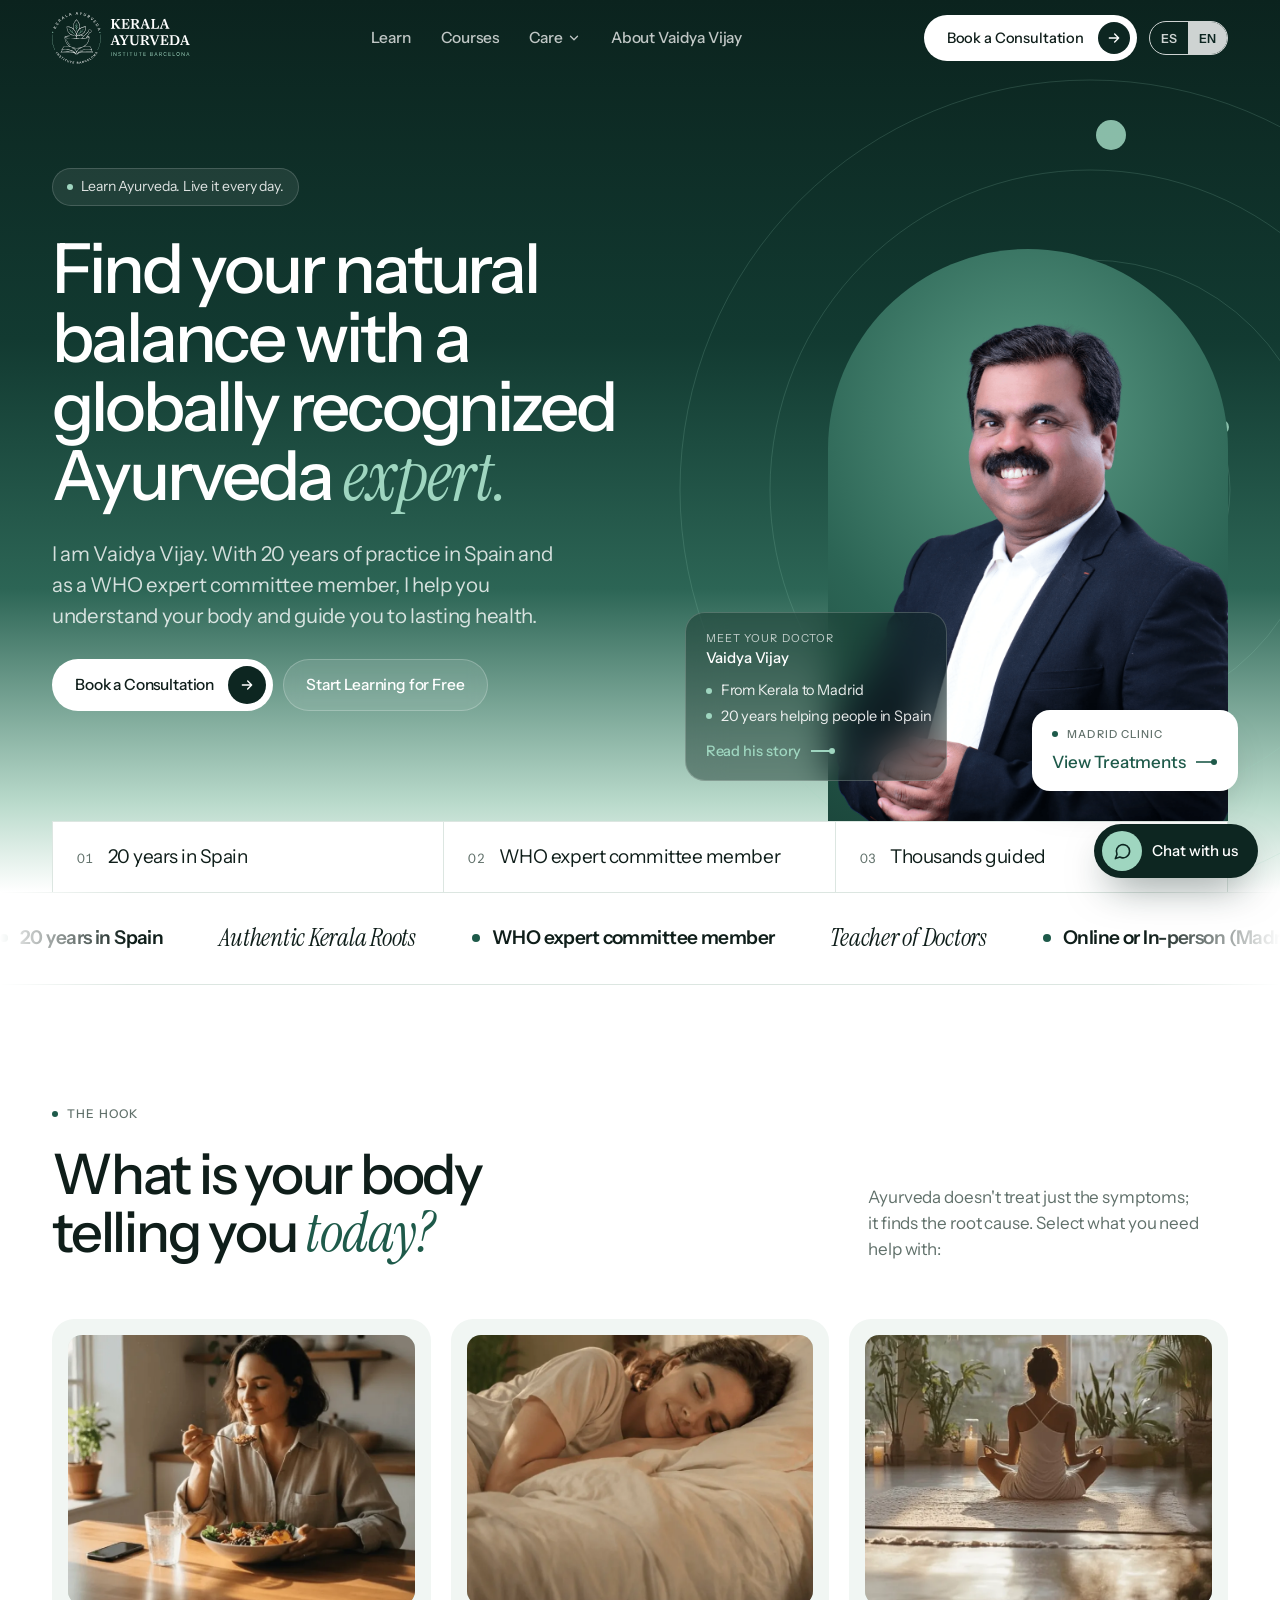
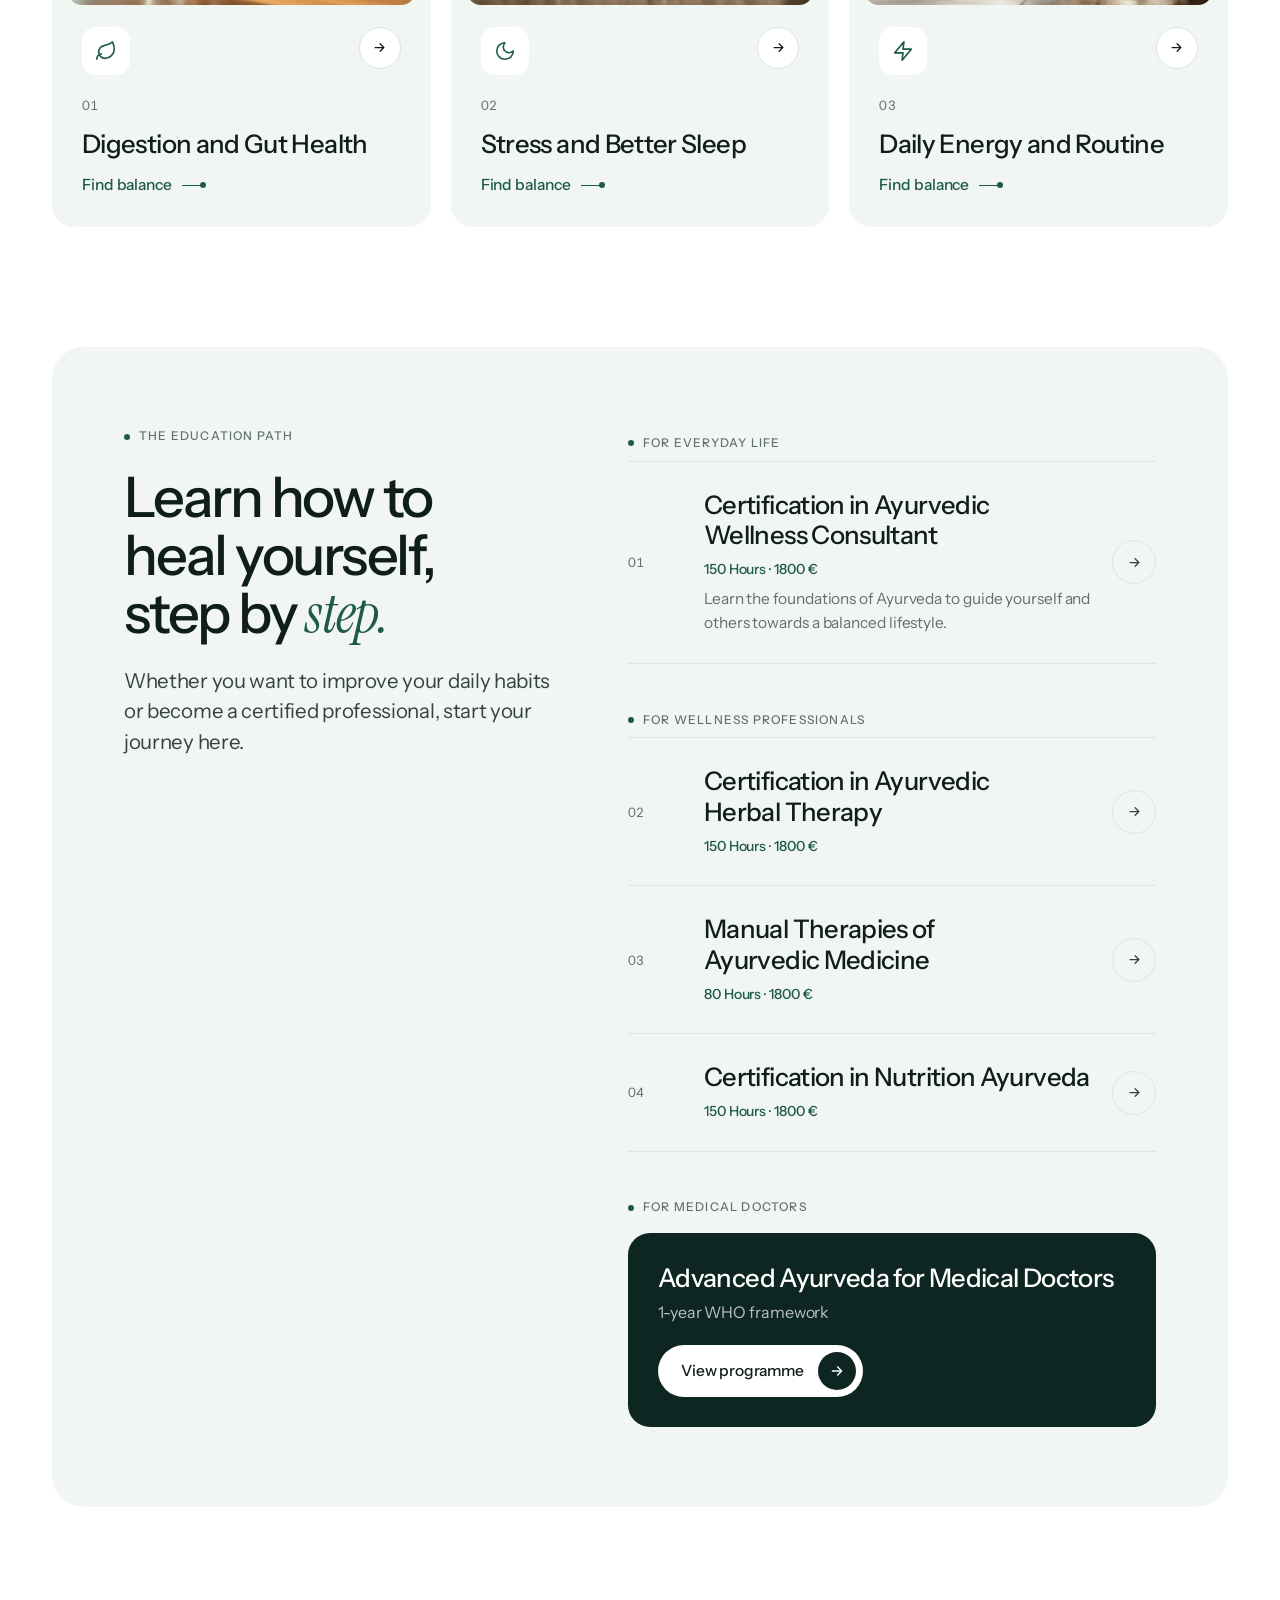
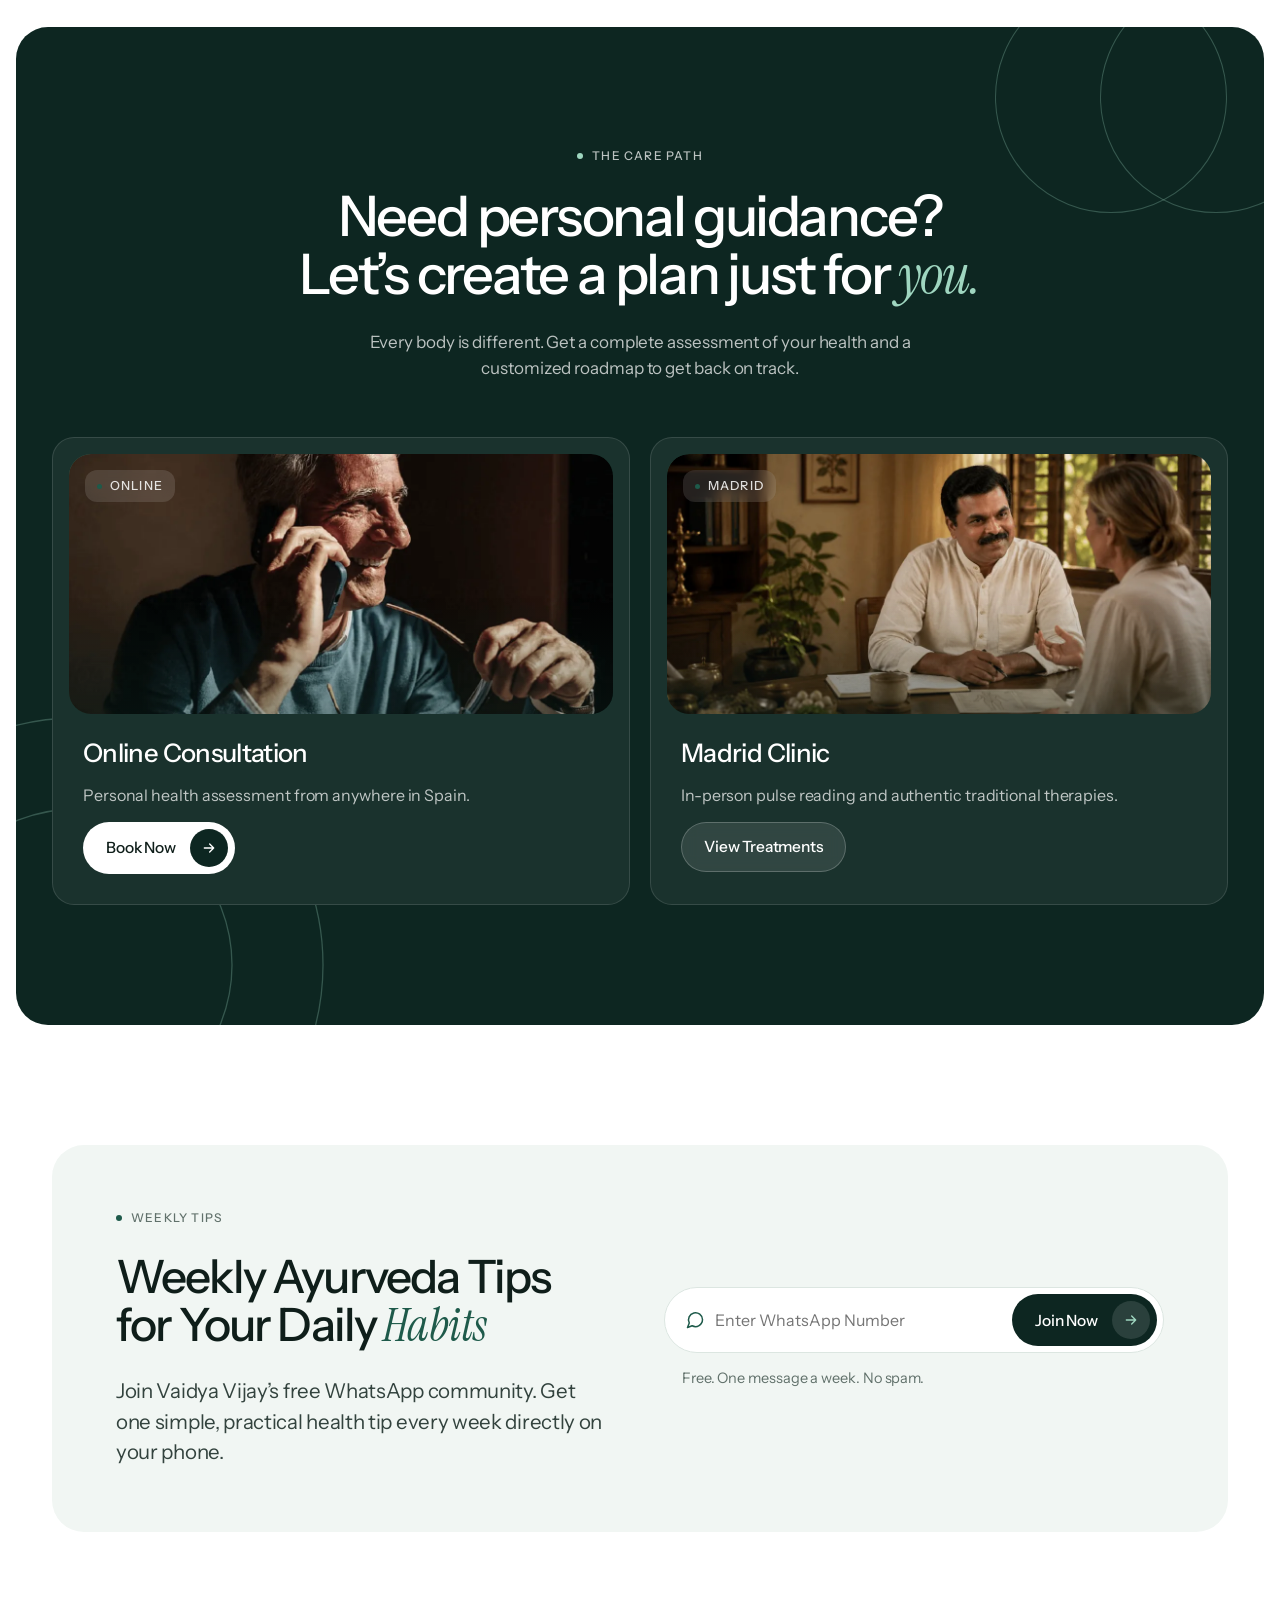
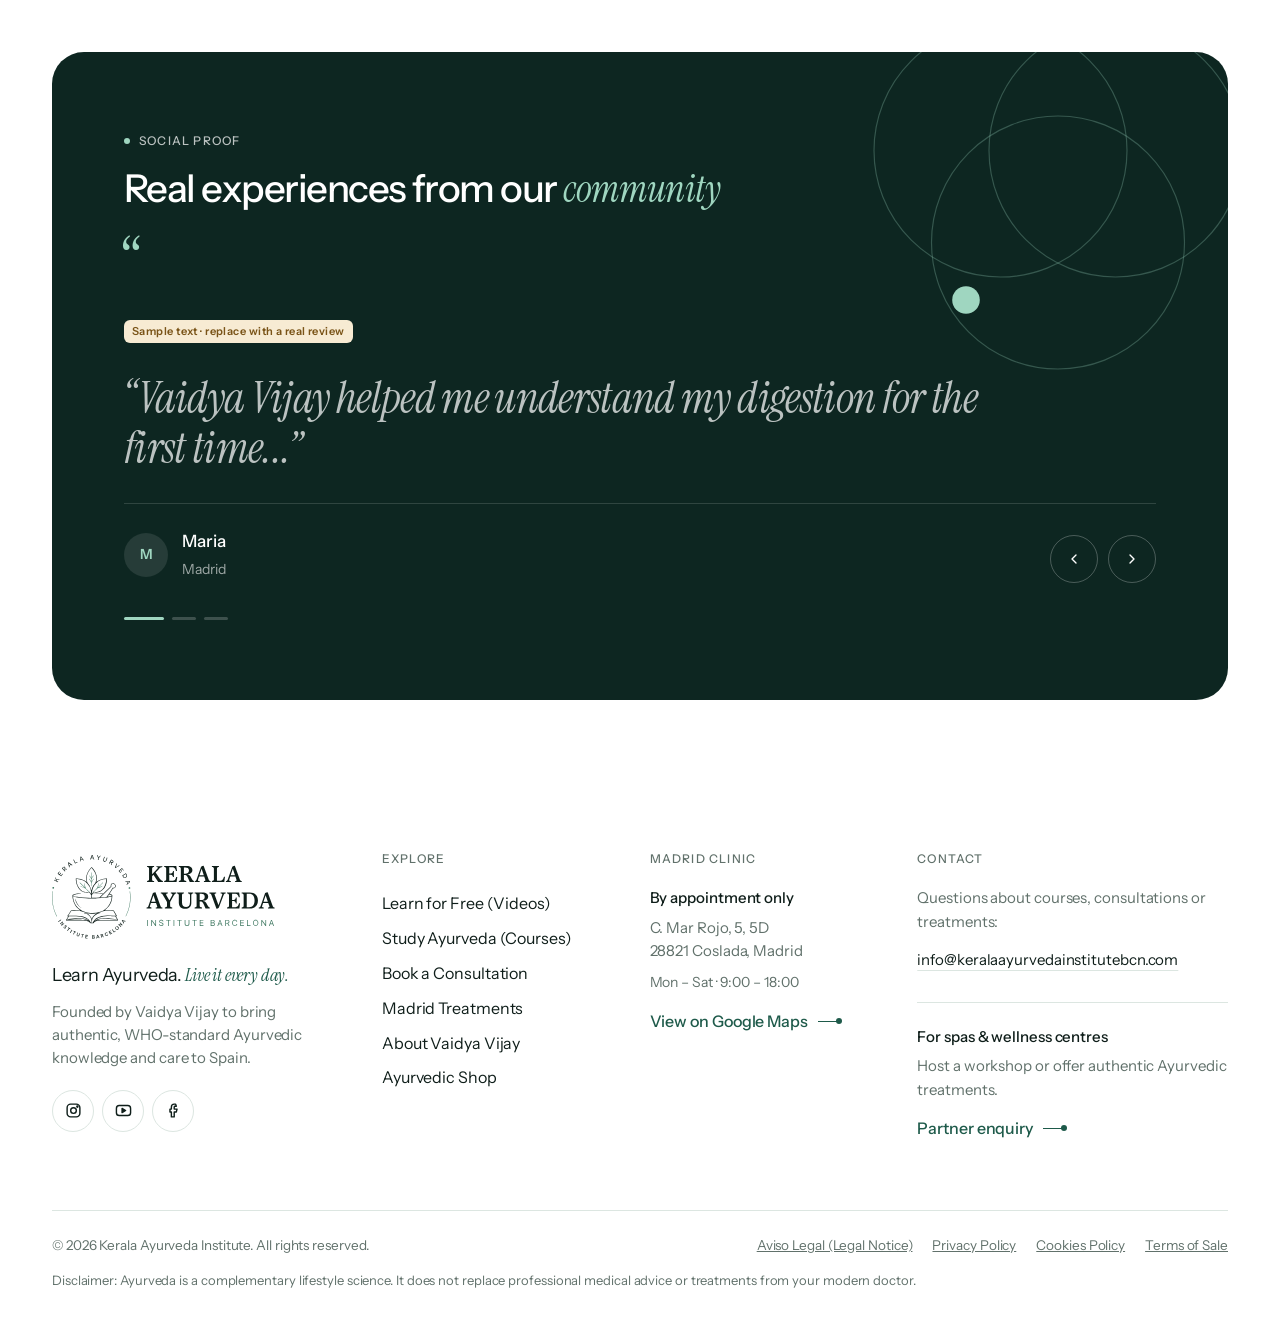
==== commit 5a68b7be: "Update index.html" ====
--- a/v2/index.html
+++ b/v2/index.html
@@ -30,7 +30,7 @@
 </div>
 </div>
 <div class="hero-visual" data-rv>
-<div class="arch photo cut" style="--h:100%"><img src="img/vj-hero.webp" alt="Vaidya Vijay" decoding="async" fetchpriority="high"></div>
+<div class="arch photo cut" style="--ar:986/1410"><img src="img/vj-hero.png" alt="Vaidya Vijay" decoding="async" fetchpriority="high"></div>
 <a class="glass-card" href="about.html">
 <div class="gc-top"><span class="gc-k">Meet your doctor<b>Vaidya Vijay</b></span></div>
 <ul class="gc-list"><li>From Kerala to Madrid</li><li>20 years helping people in Spain</li></ul>
--- a/v2/site.css
+++ b/v2/site.css
@@ -598,3 +598,81 @@
   .card .hook-img{margin:-8px -8px 6px}
   .ph.illo{min-height:0!important;aspect-ratio:1000/907}
 }
+
+/* ---------- round 6 ---------- */
+/* cut-out portraits: flush to left, right and bottom; room only at the top */
+.photo.cut{min-height:0!important;height:auto!important;aspect-ratio:var(--ar);align-self:end}
+.photo.cut > img{inset:auto 0 0 0!important;top:auto!important;left:0!important;transform:none!important;width:100%!important;height:auto!important;max-width:none;object-fit:fill}
+.photo.cut::after,.arch.photo.cut::after{display:none}
+.hero-visual:has(.arch.cut){height:auto}
+.arch.photo.cut{position:relative;margin-left:auto;height:auto}
+.cut-narrow{width:100%;max-width:460px;justify-self:center}
+/* video thumbnails: original colours, play button always on top */
+.vid > img{z-index:0}
+.vid::after{display:none}
+.vid .play{position:absolute;left:50%;top:50%;transform:translate(-50%,-50%);z-index:2;box-shadow:0 8px 24px -8px rgba(13,38,33,.45)}
+.vid:hover .play{transform:translate(-50%,-50%) scale(1.1)}
+/* courses: Safari needs an explicit width for aspect-ratio boxes in grids */
+.ph.illo,.ph.course-img{width:100%}
+/* treatments grid */
+.tc-grid{display:grid;grid-template-columns:repeat(3,1fr);gap:36px 22px}
+.tc{position:relative;display:flex;flex-direction:column}
+.tc[hidden]{display:none}
+.tc-media{position:relative;aspect-ratio:4/5;border-radius:var(--r-md);overflow:hidden;background:linear-gradient(160deg,#2F6E5C,#0F2E27)}
+.tc-media img{position:absolute;inset:0;width:100%;height:100%;object-fit:cover;transition:transform 1s var(--ease)}
+.tc-ph{display:none}
+.tc-media.noimg .tc-ph{position:absolute;inset:0;display:flex;flex-direction:column;align-items:center;justify-content:center;gap:14px;color:rgba(255,255,255,.85);text-align:center;padding:24px}
+.tc-ph svg{width:40px;height:40px;color:var(--mint)}
+.tc-ph i{font-family:"Instrument Serif",serif;font-size:30px;line-height:1.1}
+.tc-num{position:absolute;top:14px;left:14px;font-size:12.5px;font-weight:500;letter-spacing:.06em;color:var(--deep);background:rgba(255,255,255,.88);backdrop-filter:blur(6px);padding:6px 10px;border-radius:999px}
+.tc-info{display:flex;flex-direction:column;gap:6px;padding:18px 4px 0}
+.tc-name{font-size:23px;font-weight:500;letter-spacing:-.02em;line-height:1.15}
+.tc-sub{color:var(--muted);font-size:15.5px}
+.tc-meta{display:flex;flex-wrap:wrap;gap:8px;margin-top:8px}
+.tc-meta .pill{font-size:13.5px;padding:6px 12px}
+.tc-meta .pill.price{background:var(--deep);color:#fff}
+.tc-meta .pill.muted{background:transparent;border:1px dashed var(--line);color:var(--muted);font-weight:400}
+.tc-more{margin-top:12px;align-self:flex-start;display:inline-flex;align-items:center;gap:10px;height:42px;padding:0 8px 0 18px;border-radius:999px;border:1px solid var(--line);background:#fff;font:inherit;font-size:14.5px;font-weight:500;color:var(--ink);cursor:pointer;transition:.35s var(--ease)}
+.tc-more span{width:28px;height:28px;border-radius:50%;background:var(--tint);display:grid;place-items:center;transition:.35s var(--ease)}
+.tc-more svg{width:13px;height:13px;transition:transform .35s var(--ease)}
+.tc-more:hover{border-color:var(--deep)}
+.tc.open .tc-more{background:var(--deep);color:#fff;border-color:var(--deep)}
+.tc.open .tc-more span{background:rgba(255,255,255,.15)}
+.tc.open .tc-more svg{transform:rotate(45deg)}
+.tc-rname{display:none}
+.tc-desc ul{margin:0;padding-left:18px;display:flex;flex-direction:column;gap:7px}
+.tc-desc .tx-tags{margin-top:14px}
+.tc-cta{display:flex;flex-direction:column;align-items:flex-start;gap:12px;margin-top:18px}
+.tc-cta .btn{white-space:normal}
+/* desktop with a mouse: details slide up over the photo on hover */
+@media (hover:hover) and (min-width:761px){
+  .tc-reveal{position:absolute;top:0;left:0;right:0;aspect-ratio:4/5;border-radius:var(--r-md);overflow:hidden;z-index:3;pointer-events:none;
+    clip-path:inset(100% 0 0 0 round var(--r-md));transition:clip-path .6s var(--ease)}
+  .tc-rin{position:absolute;inset:0;overflow:auto;padding:24px 24px 22px;display:flex;flex-direction:column;justify-content:flex-end;color:rgba(255,255,255,.88);
+    background:linear-gradient(180deg,rgba(13,38,33,.55) 0%,rgba(13,38,33,.94) 38%,#0D2621 100%);backdrop-filter:blur(2px);font-size:14.5px;line-height:1.5}
+  .tc-rin > *{opacity:0;transform:translateY(14px);transition:opacity .45s var(--ease),transform .55s var(--ease)}
+  .tc-rname{display:block;font-family:"Instrument Serif",serif;font-style:italic;font-size:30px;color:#fff;margin-bottom:10px;line-height:1.05}
+  .tc-desc li::marker{color:var(--mint)}
+  .tc-desc .tx-tags span{background:rgba(255,255,255,.1);color:#fff}
+  .tc-desc .tx-note{background:rgba(247,235,211,.95)}
+  .tc-cta .btn{background:#fff;color:var(--deep)}
+  .tc-cta .btn .ico{background:var(--deep);color:#fff}
+  .tc-cta .link{color:var(--mint)}
+  .tc:hover .tc-reveal,.tc:focus-within .tc-reveal,.tc.open .tc-reveal{clip-path:inset(0 0 0 0 round var(--r-md));pointer-events:auto}
+  .tc:hover .tc-rin > *,.tc:focus-within .tc-rin > *,.tc.open .tc-rin > *{opacity:1;transform:none}
+  .tc:hover .tc-rin > :nth-child(2),.tc.open .tc-rin > :nth-child(2){transition-delay:.08s}
+  .tc:hover .tc-rin > :nth-child(3),.tc.open .tc-rin > :nth-child(3){transition-delay:.16s}
+  .tc:hover .tc-media img{transform:scale(1.06)}
+  .tc-more{display:none}
+}
+/* touch screens and phones: tap "Details & book" to open the details under the card */
+@media (hover:none),(max-width:760px){
+  .tc-reveal{display:grid;grid-template-rows:0fr;transition:grid-template-rows .5s var(--ease)}
+  .tc-rin{overflow:hidden;min-height:0;font-size:15px}
+  .tc.open .tc-reveal{grid-template-rows:1fr}
+  .tc.open .tc-rin{margin-top:14px;padding:20px;border-radius:var(--r-md);background:var(--tint)}
+  .tc-desc li::marker{color:var(--primary)}
+  .tc-desc .tx-tags span{background:#fff}
+}
+@media (max-width:1080px){.tc-grid{grid-template-columns:repeat(2,1fr)}}
+@media (max-width:600px){.tc-grid{grid-template-columns:1fr;gap:40px}.tc-media{aspect-ratio:4/3.4}.tc-name{font-size:22px}}
